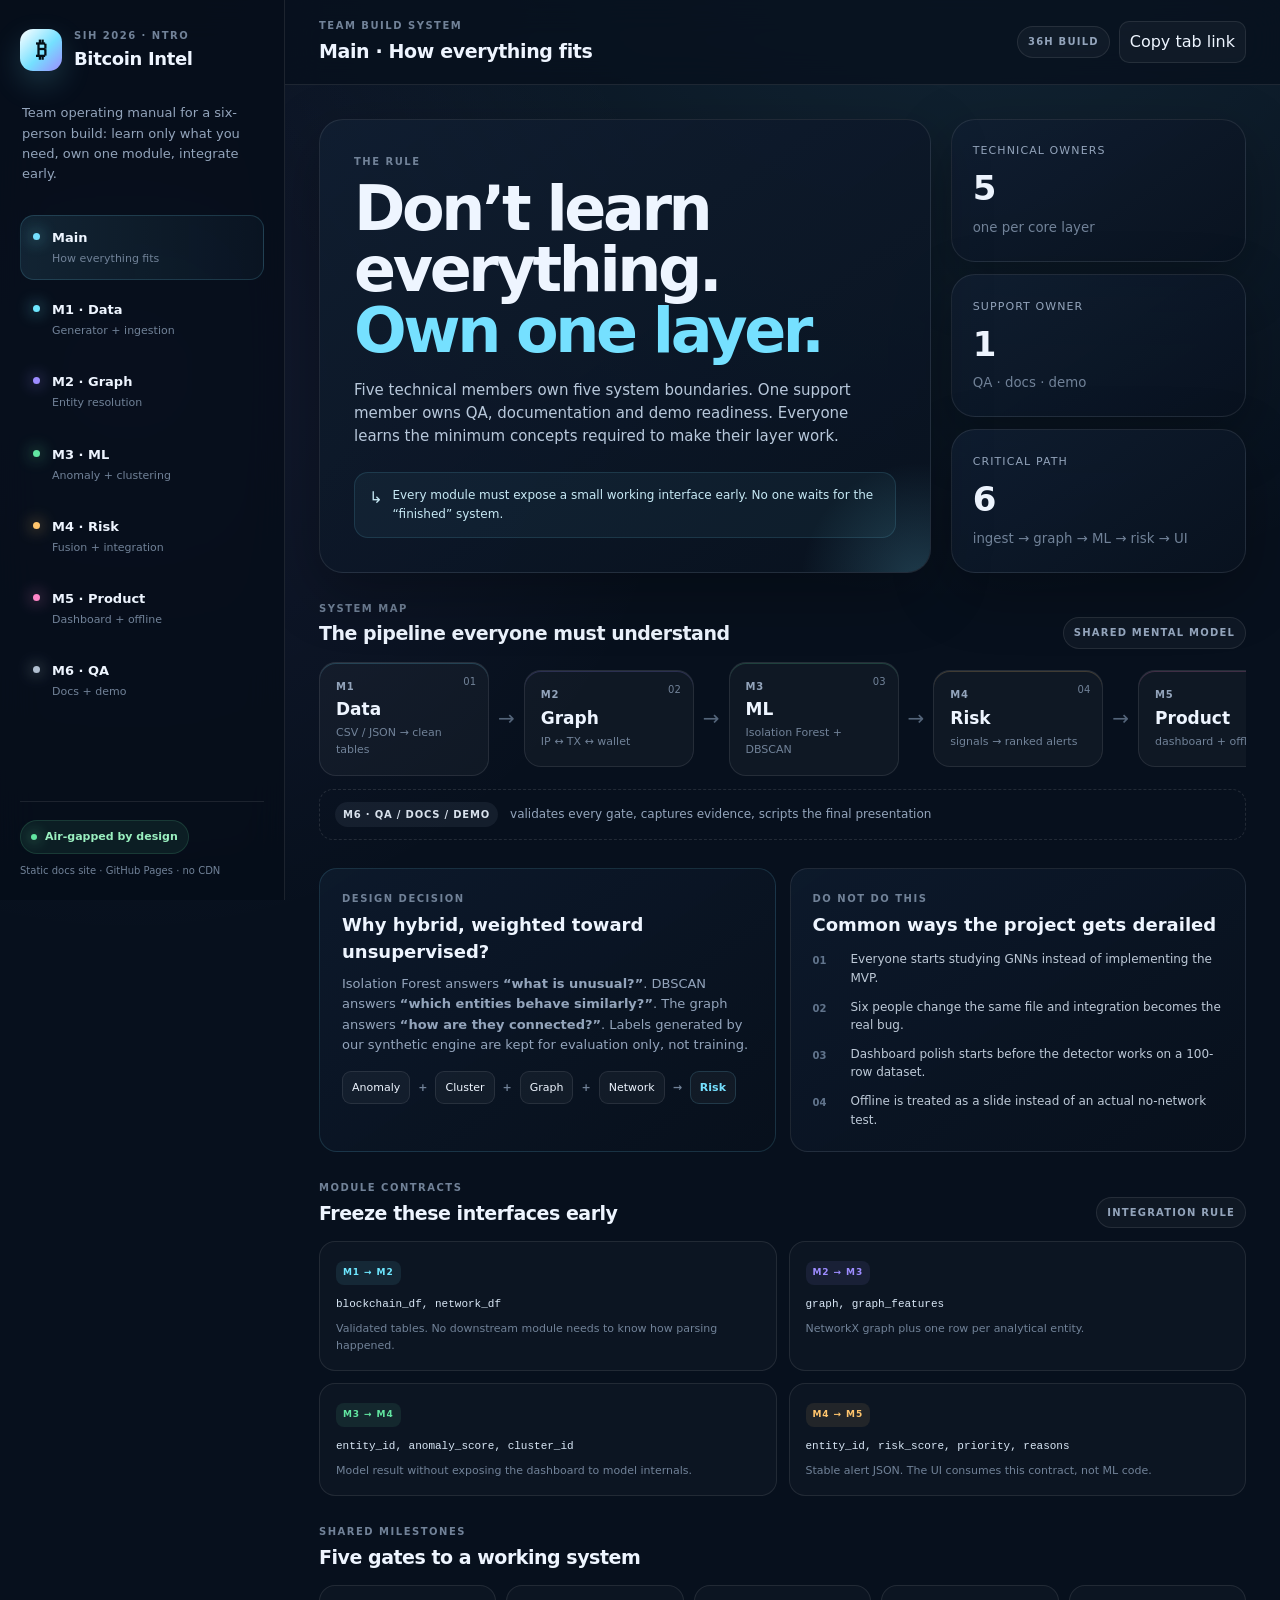
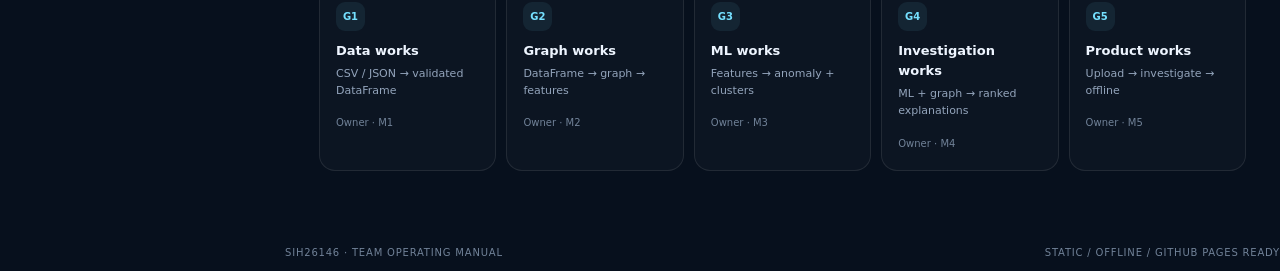
==== docs/index.html @ 5b1ecae4 "roles assignment and website" ====
<!doctype html>
<html lang="en">
<head>
  <meta charset="utf-8">
  <meta name="viewport" content="width=device-width, initial-scale=1">
  <meta name="theme-color" content="#09111f">
  <meta name="description" content="SIH26146 team operating manual — roles, learning roadmaps, module contracts, and the complete build flow.">
  <title>SIH26146 · Team Operating Manual</title>
  <link rel="stylesheet" href="styles.css">
</head>
<body>
  <div class="app-shell">
    <aside class="sidebar" id="sidebar">
      <div class="brand">
        <div class="brand-mark" aria-hidden="true">₿</div>
        <div>
          <div class="eyebrow">SIH 2026 · NTRO</div>
          <h1>Bitcoin Intel</h1>
        </div>
      </div>

      <div class="sidebar-copy">
        <p>Team operating manual for a six-person build: learn only what you need, own one module, integrate early.</p>
      </div>

      <nav class="role-nav" aria-label="Team sections">
        <button class="nav-item active" data-tab="main"><span class="nav-dot accent"></span><span><strong>Main</strong><small>How everything fits</small></span></button>
        <button class="nav-item" data-tab="m1"><span class="nav-dot cyan"></span><span><strong>M1 · Data</strong><small>Generator + ingestion</small></span></button>
        <button class="nav-item" data-tab="m2"><span class="nav-dot violet"></span><span><strong>M2 · Graph</strong><small>Entity resolution</small></span></button>
        <button class="nav-item" data-tab="m3"><span class="nav-dot green"></span><span><strong>M3 · ML</strong><small>Anomaly + clustering</small></span></button>
        <button class="nav-item" data-tab="m4"><span class="nav-dot amber"></span><span><strong>M4 · Risk</strong><small>Fusion + integration</small></span></button>
        <button class="nav-item" data-tab="m5"><span class="nav-dot pink"></span><span><strong>M5 · Product</strong><small>Dashboard + offline</small></span></button>
        <button class="nav-item" data-tab="m6"><span class="nav-dot slate"></span><span><strong>M6 · QA</strong><small>Docs + demo</small></span></button>
      </nav>

      <div class="sidebar-footer">
        <div class="status-pill"><span></span> Air-gapped by design</div>
        <div class="tiny">Static docs site · GitHub Pages · no CDN</div>
      </div>
    </aside>

    <main class="content">
      <header class="topbar">
        <button class="mobile-menu" id="menuBtn" aria-label="Open navigation">☰</button>
        <div>
          <div class="eyebrow">TEAM BUILD SYSTEM</div>
          <h2 id="pageTitle">Main · How everything fits</h2>
        </div>
        <div class="top-actions">
          <div class="build-tag">36h build</div>
          <button class="ghost-btn" id="copyLink">Copy tab link</button>
        </div>
      </header>

      <section class="page active-page" data-page="main">
        <div class="hero-grid">
          <div class="hero-copy">
            <div class="kicker">THE RULE</div>
            <h3>Don’t learn everything.<br><span>Own one layer.</span></h3>
            <p class="lead">Five technical members own five system boundaries. One support member owns QA, documentation and demo readiness. Everyone learns the minimum concepts required to make their layer work.</p>
            <div class="hero-note"><span class="note-icon">↳</span><span>Every module must expose a small working interface early. No one waits for the “finished” system.</span></div>
          </div>
          <div class="metric-stack">
            <div class="metric-card"><span>Technical owners</span><strong>5</strong><small>one per core layer</small></div>
            <div class="metric-card"><span>Support owner</span><strong>1</strong><small>QA · docs · demo</small></div>
            <div class="metric-card"><span>Critical path</span><strong>6</strong><small>ingest → graph → ML → risk → UI</small></div>
          </div>
        </div>

        <section class="section">
          <div class="section-head"><div><div class="kicker">SYSTEM MAP</div><h4>The pipeline everyone must understand</h4></div><span class="section-chip">shared mental model</span></div>
          <div class="pipeline">
            <div class="pipeline-node cyan"><span class="node-num">01</span><b>M1</b><strong>Data</strong><small>CSV / JSON → clean tables</small></div>
            <div class="pipe-arrow">→</div>
            <div class="pipeline-node violet"><span class="node-num">02</span><b>M2</b><strong>Graph</strong><small>IP ↔ TX ↔ wallet</small></div>
            <div class="pipe-arrow">→</div>
            <div class="pipeline-node green"><span class="node-num">03</span><b>M3</b><strong>ML</strong><small>Isolation Forest + DBSCAN</small></div>
            <div class="pipe-arrow">→</div>
            <div class="pipeline-node amber"><span class="node-num">04</span><b>M4</b><strong>Risk</strong><small>signals → ranked alerts</small></div>
            <div class="pipe-arrow">→</div>
            <div class="pipeline-node pink"><span class="node-num">05</span><b>M5</b><strong>Product</strong><small>dashboard + offline run</small></div>
          </div>
          <div class="support-lane"><span class="lane-label">M6 · QA / docs / demo</span><span>validates every gate, captures evidence, scripts the final presentation</span></div>
        </section>

        <section class="section two-col">
          <div class="panel accent-panel">
            <div class="kicker">DESIGN DECISION</div>
            <h4>Why hybrid, weighted toward unsupervised?</h4>
            <p>Isolation Forest answers <b>“what is unusual?”</b>. DBSCAN answers <b>“which entities behave similarly?”</b>. The graph answers <b>“how are they connected?”</b>. Labels generated by our synthetic engine are kept for evaluation only, not training.</p>
            <div class="mini-flow"><span>Anomaly</span><b>+</b><span>Cluster</span><b>+</b><span>Graph</span><b>+</b><span>Network</span><b>→</b><strong>Risk</strong></div>
          </div>
          <div class="panel">
            <div class="kicker">DO NOT DO THIS</div>
            <h4>Common ways the project gets derailed</h4>
            <div class="bad-list">
              <div><span>01</span><p>Everyone starts studying GNNs instead of implementing the MVP.</p></div>
              <div><span>02</span><p>Six people change the same file and integration becomes the real bug.</p></div>
              <div><span>03</span><p>Dashboard polish starts before the detector works on a 100-row dataset.</p></div>
              <div><span>04</span><p>Offline is treated as a slide instead of an actual no-network test.</p></div>
            </div>
          </div>
        </section>

        <section class="section">
          <div class="section-head"><div><div class="kicker">MODULE CONTRACTS</div><h4>Freeze these interfaces early</h4></div><span class="section-chip">integration rule</span></div>
          <div class="contracts">
            <div class="contract"><span class="contract-tag cyan-bg">M1 → M2</span><code>blockchain_df, network_df</code><p>Validated tables. No downstream module needs to know how parsing happened.</p></div>
            <div class="contract"><span class="contract-tag violet-bg">M2 → M3</span><code>graph, graph_features</code><p>NetworkX graph plus one row per analytical entity.</p></div>
            <div class="contract"><span class="contract-tag green-bg">M3 → M4</span><code>entity_id, anomaly_score, cluster_id</code><p>Model result without exposing the dashboard to model internals.</p></div>
            <div class="contract"><span class="contract-tag amber-bg">M4 → M5</span><code>entity_id, risk_score, priority, reasons</code><p>Stable alert JSON. The UI consumes this contract, not ML code.</p></div>
          </div>
        </section>

        <section class="section">
          <div class="section-head"><div><div class="kicker">SHARED MILESTONES</div><h4>Five gates to a working system</h4></div></div>
          <div class="milestones">
            <div class="mile"><span>G1</span><b>Data works</b><p>CSV / JSON → validated DataFrame</p><small>Owner · M1</small></div>
            <div class="mile"><span>G2</span><b>Graph works</b><p>DataFrame → graph → features</p><small>Owner · M2</small></div>
            <div class="mile"><span>G3</span><b>ML works</b><p>Features → anomaly + clusters</p><small>Owner · M3</small></div>
            <div class="mile"><span>G4</span><b>Investigation works</b><p>ML + graph → ranked explanations</p><small>Owner · M4</small></div>
            <div class="mile"><span>G5</span><b>Product works</b><p>Upload → investigate → offline</p><small>Owner · M5</small></div>
          </div>
        </section>
      </section>

      <section class="page" data-page="m1">
        <div class="role-hero role-cyan"><div><span class="role-badge">M1 · DATA ENGINEER</span><h3>Make sure garbage never reaches the rest of the system.</h3><p>Own the synthetic world and the ingestion boundary. Your output becomes the input contract for the graph engineer.</p></div><div class="role-stat"><b>Own</b><span>data/generator/*<br>src/ingestion/*</span></div></div>
        <div class="section two-col">
          <div class="panel"><div class="kicker">LEARN IN THIS ORDER</div><h4>Only the concepts you need</h4><ol class="learn-list"><li><b>Python + pandas</b><span>DataFrames, read_csv/read_json, filtering, groupby, merge, dtypes.</span></li><li><b>Validation</b><span>Missing fields, duplicates, invalid timestamps/IPs, numeric ranges.</span></li><li><b>Synthetic behavior</b><span>Normal, burst, fan-out, fan-in, chain, mixed scenarios.</span></li><li><b>Testing</b><span>Write small tests for accepted and rejected files.</span></li></ol></div>
          <div class="panel"><div class="kicker">FILES</div><h4>Where you work</h4><div class="file-tree"><code>data/generator/generate.py</code><code>src/ingestion/loader.py</code><code>tests/test_generator.py</code><code>tests/test_ingestion.py</code></div><div class="callout">Do not expose <code>ground_truth_anomalous</code> to ML training. It exists for post-hoc evaluation.</div></div>
        </div>
        <div class="section"><div class="section-head"><div><div class="kicker">SYNTHETIC ENGINE</div><h4>Generate behaviors, not random rows</h4></div></div><div class="behavior-grid"><div><b>NORMAL</b><span>ordinary payments, exchange use, miner payouts</span></div><div><b>BURST</b><span>normal activity followed by dense rapid transfers</span></div><div><b>FAN-OUT</b><span>one source distributes to many wallets</span></div><div><b>FAN-IN</b><span>many wallets consolidate into one</span></div><div><b>CHAIN</b><span>A → B → C → D with short inter-arrivals</span></div><div><b>MIXED</b><span>combined behaviors for harder tests</span></div></div></div>
        <div class="section"><div class="section-head"><div><div class="kicker">HANDOFF</div><h4>Your contract to M2</h4></div></div><div class="handoff"><div><span>BLOCKCHAIN</span><code>timestamp · txid · input_wallet · output_wallet · amount · fee · script_type</code></div><div><span>NETWORK</span><code>timestamp · src_ip · dst_ip · src_port · dst_port · txid</code></div></div></div>
        <div class="section two-col"><div class="panel"><div class="kicker">SUCCESS TEST</div><h4>You're done when…</h4><p>You can give the loader a good file, missing-column file, duplicate file, empty file and malformed file and predict exactly what each should do.</p></div><div class="panel"><div class="kicker">DO NOT OVERLEARN</div><h4>Skip for now</h4><p>Bitcoin cryptography, blockchain internals, Spark, huge-scale distributed systems. Your job is reliable synthetic data and clean ingestion first.</p></div></div>
      </section>

      <section class="page" data-page="m2">
        <div class="role-hero role-violet"><div><span class="role-badge">M2 · GRAPH ENGINEER</span><h3>Turn tables into relationships an investigator can follow.</h3><p>Own entity resolution, graph construction and graph-level features. Think in nodes, edges, paths and evidence.</p></div><div class="role-stat"><b>Own</b><span>src/graph/*</span></div></div>
        <div class="section two-col">
          <div class="panel"><div class="kicker">LEARN IN THIS ORDER</div><h4>Graph basics → NetworkX → heuristics</h4><ol class="learn-list"><li><b>Graph vocabulary</b><span>Node, edge, directed graph, weighted graph, degree, path, neighbor.</span></li><li><b>NetworkX</b><span>MultiDiGraph, node/edge attributes, neighbors, degree and metrics.</span></li><li><b>Bitcoin entity thinking</b><span>TXs, wallets and IP observations are different node types.</span></li><li><b>CIO heuristic</b><span>Multiple inputs can suggest common ownership, but the link is a heuristic, not truth.</span></li></ol></div>
          <div class="panel"><div class="kicker">FILES</div><h4>Where you work</h4><div class="file-tree"><code>src/graph/build_graph.py</code><code>src/graph/cio.py</code><code>src/graph/features.py</code><code>tests/test_graph.py</code></div><div class="callout">Keep relationship provenance. Prefer <code>method=CIO</code> and a confidence/evidence score over pretending a heuristic is certain.</div></div>
        </div>
        <div class="section"><div class="section-head"><div><div class="kicker">TARGET GRAPH</div><h4>What the graph should look like</h4></div></div><div class="ascii-graph"><span class="g-ip">IP_01</span><i>observed</i><span class="arrow">↓</span><span class="g-tx">TX_100</span><div class="fork"><span><span class="g-wallet">W_A</span><small>input</small></span><span><span class="g-wallet">W_B</span><small>output</small></span></div><span class="arrow">↓</span><span class="g-tx">TX_101</span><div class="fork"><span class="g-wallet">W_C</span><span class="g-wallet">W_D</span></div></div></div>
        <div class="section"><div class="section-head"><div><div class="kicker">FEATURE TABLE</div><h4>What M3 needs from you</h4></div></div><div class="feature-chips"><span>degree</span><span>in_degree</span><span>out_degree</span><span>PageRank</span><span>clustering</span><span>betweenness</span><span>unique_counterparties</span><span>cluster_size</span></div></div>
        <div class="section two-col"><div class="panel"><div class="kicker">SUCCESS TEST</div><h4>Build a toy graph first</h4><pre><code>A → B
A → C
A → D

B → X
C → X
D → X</code></pre><p>Confirm A has high out-degree and X has high in-degree. Then replace the toy graph with real generated records.</p></div><div class="panel"><div class="kicker">DO NOT OVERLEARN</div><h4>Skip GNNs for now</h4><p>You do not need GraphSAGE or GAT to build the first working graph. The graph's most valuable job is correlation, features and evidence.</p></div></div>
      </section>

      <section class="page" data-page="m3">
        <div class="role-hero role-green"><div><span class="role-badge">M3 · ML ENGINEER</span><h3>Answer “what is unusual?” and “which entities behave similarly?”</h3><p>Your critical path is simple: feature matrix → scaling → Isolation Forest → DBSCAN → evaluation. SHAP comes later.</p></div><div class="role-stat"><b>Own</b><span>src/ml/*</span></div></div>
        <div class="section two-col">
          <div class="panel"><div class="kicker">LEARN IN THIS ORDER</div><h4>Don't drown in ML theory</h4><ol class="learn-list"><li><b>Feature vectors</b><span>Turn wallet behavior into numbers.</span></li><li><b>Standardization</b><span>Learn why features on very different scales need normalization.</span></li><li><b>Isolation Forest</b><span>Learn the idea of isolating unusual points, then implement it.</span></li><li><b>DBSCAN</b><span>Dense groups become clusters; sparse points become noise.</span></li><li><b>Evaluation</b><span>Use your synthetic labels only after prediction: precision, recall, F1.</span></li></ol></div>
          <div class="panel"><div class="kicker">FILES</div><h4>Where you work</h4><div class="file-tree"><code>src/ml/detect.py</code><code>src/ml/preprocess.py</code><code>src/ml/evaluate.py</code><code>src/ml/explain.py</code></div><div class="callout">Start with DBSCAN, not HDBSCAN. If the critical path is stable, experiment later. Never feed generator labels into training.</div></div>
        </div>
        <div class="section"><div class="section-head"><div><div class="kicker">MODEL ROLES</div><h4>Keep the jobs separate</h4></div></div><div class="role-split"><div><b>Isolation Forest</b><span>“What is unusual compared with the baseline?”</span></div><div><b>DBSCAN</b><span>“Which entities sit in similar behavioral regions?”</span></div><div><b>Graph</b><span>“How are these entities actually connected?”</span></div><div><b>Ground truth</b><span>“Did our synthetic injection get detected?” — evaluation only.</span></div></div></div>
        <div class="section two-col"><div class="panel"><div class="kicker">SUCCESS TEST</div><h4>Make the detector react to behavior</h4><p>M1 gives you normal, burst, fan-out and chain scenarios. Your first useful result is not “99% accuracy”; it is being able to show that anomalous scenarios systematically receive stronger anomaly scores.</p></div><div class="panel"><div class="kicker">SHAP TIMING</div><h4>Do this after the detector works</h4><p>If SHAP becomes a blocker, ship a simpler evidence explanation first: deviation from baseline + graph evidence + feature contribution. The system must not wait for XAI perfection.</p></div></div>
        <div class="section"><div class="section-head"><div><div class="kicker">HANDOFF</div><h4>M4 receives this stable record</h4></div></div><div class="json-card"><code>{
  "entity_id": "W17",
  "anomaly_score": 0.91,
  "is_anomaly": true,
  "cluster_id": 4,
  "cluster_size": 17
}</code></div></div>
      </section>

      <section class="page" data-page="m4">
        <div class="role-hero role-amber"><div><span class="role-badge">M4 · RISK + INTEGRATION</span><h3>Make all five modules behave like one system.</h3><p>You own the boundary nobody notices until it breaks: module contracts, pipeline orchestration, risk fusion, alert formatting and end-to-end tests.</p></div><div class="role-stat"><b>Own</b><span>src/scoring/*<br>src/pipeline.py<br>integration tests</span></div></div>
        <div class="section two-col">
          <div class="panel"><div class="kicker">LEARN IN THIS ORDER</div><h4>Think like a systems engineer</h4><ol class="learn-list"><li><b>Python modules</b><span>Functions, imports, clean interfaces.</span></li><li><b>Data contracts</b><span>Know exactly what comes in and out of M1/M2/M3.</span></li><li><b>JSON</b><span>Turn model output into a stable alert format for M5.</span></li><li><b>Testing</b><span>Write integration tests that catch broken handoffs.</span></li></ol></div>
          <div class="panel"><div class="kicker">FILES</div><h4>Where you work</h4><div class="file-tree"><code>src/scoring/risk_engine.py</code><code>src/pipeline.py</code><code>tests/test_pipeline.py</code><code>tests/test_scoring.py</code></div><div class="callout">M4 should be the first person to say “this module contract is wrong.” Catch integration bugs before the dashboard does.</div></div>
        </div>
        <div class="section"><div class="section-head"><div><div class="kicker">RISK FUSION</div><h4>Signals become a ranked investigative lead</h4></div></div><div class="fusion-row"><div><span>ANOMALY</span><b>40%</b><small>starting weight</small></div><span class="plus">+</span><div><span>GRAPH</span><b>20%</b><small>starting weight</small></div><span class="plus">+</span><div><span>NETWORK</span><b>20%</b><small>starting weight</small></div><span class="plus">+</span><div><span>CLUSTER</span><b>20%</b><small>starting weight</small></div><span class="equals">=</span><div class="result"><span>RISK</span><b>0–100</b><small>ranked alert</small></div></div><p class="muted-note">These weights are configuration, not scientific truth. Compare a few settings on held-out synthetic scenarios and keep the result that behaves best.</p></div>
        <div class="section"><div class="section-head"><div><div class="kicker">ALERT CONTRACT</div><h4>This is what M5 displays</h4></div></div><div class="json-card"><code>{
  "entity_id": "W17",
  "risk_score": 91,
  "priority": "HIGH",
  "cluster_id": 4,
  "reasons": [
    "High transaction velocity",
    "Abnormal fan-out pattern",
    "IP reused across multiple entities"
  ]
}</code></div></div>
        <div class="section two-col"><div class="panel"><div class="kicker">SUCCESS TEST</div><h4>One command should run the backend</h4><pre><code>python -m src.pipeline data/sample.csv</code></pre><p>Result: a machine-readable alert artifact that the dashboard can consume without manually invoking five different modules.</p></div><div class="panel"><div class="kicker">YOUR BIGGEST JOB</div><h4>Protect the critical path</h4><p>Don't let GeoIP, Docker, SHAP, HDBSCAN or advanced graph metrics block the basic flow. Ship the smallest integrated system first.</p></div></div>
      </section>

      <section class="page" data-page="m5">
        <div class="role-hero role-pink"><div><span class="role-badge">M5 · DASHBOARD + OFFLINE</span><h3>Make the system usable — and prove it works with the internet off.</h3><p>Own the investigator experience plus local assets and deployment scripts. The judges should understand the value by clicking three things.</p></div><div class="role-stat"><b>Own</b><span>dashboard/*<br>docker/*<br>scripts/*</span></div></div>
        <div class="section two-col">
          <div class="panel"><div class="kicker">LEARN IN THIS ORDER</div><h4>Streamlit → PyVis → offline</h4><ol class="learn-list"><li><b>Streamlit</b><span>title, metrics, dataframe, button, selectbox, columns, state.</span></li><li><b>PyVis</b><span>Nodes, edges, grouping, labels, local resources.</span></li><li><b>Investigation UX</b><span>Overview → Ranked Alerts → Entity Detail.</span></li><li><b>Offline packaging</b><span>Local wheels, local assets, localhost, optional Docker image.</span></li></ol></div>
          <div class="panel"><div class="kicker">FILES</div><h4>Where you work</h4><div class="file-tree"><code>dashboard/app.py</code><code>dashboard/graph_view.py</code><code>docker/build_offline.sh</code><code>docker/Dockerfile</code><code>scripts/test_offline.sh</code></div><div class="callout">No CDN-hosted JS. No runtime API. No runtime pip install. The app must survive a physically disconnected network.</div></div>
        </div>
        <div class="section"><div class="section-head"><div><div class="kicker">JUDGE FLOW</div><h4>Build these three screens first</h4></div></div><div class="screen-flow"><div><span>01</span><b>Overview</b><p>Transactions · wallets · IPs · total alerts · high-priority alerts</p></div><i>→</i><div><span>02</span><b>Ranked Alerts</b><p>Entity · risk · cluster · reason · priority</p></div><i>→</i><div><span>03</span><b>Investigation</b><p>Graph · timeline · network context · evidence</p></div></div></div>
        <div class="section"><div class="section-head"><div><div class="kicker">OFFLINE CHECK</div><h4>The demo that earns the “offline” claim</h4></div></div><div class="offline-check"><div class="check"><span>✓</span> Start locally</div><div class="check"><span>✓</span> Upload dataset</div><div class="check"><span>✓</span> Run ML</div><div class="check"><span>✓</span> Render graph</div><div class="check"><span>✓</span> Show explanations</div><div class="check"><span>✓</span> Disable network</div><div class="check"><span>✓</span> Repeat the flow</div></div></div>
      </section>

      <section class="page" data-page="m6">
        <div class="role-hero role-slate"><div><span class="role-badge">M6 · QA + DOCS + DEMO</span><h3>Your job is to make the team's work understandable, testable and demo-ready.</h3><p>This is a deliberate non-coding role. You own the evidence package so technical members can stay on the critical path.</p></div><div class="role-stat"><b>Own</b><span>docs/*<br>QA matrix<br>demo script</span></div></div>
        <div class="section two-col">
          <div class="panel"><div class="kicker">LEARN FIRST</div><h4>Understand the project, not its internals</h4><ol class="learn-list"><li><b>Know the pipeline</b><span>Data → graph → ML → risk → dashboard.</span></li><li><b>Know the vocabulary</b><span>Anomaly, cluster, fan-in, fan-out, burst, evidence path.</span></li><li><b>Know the UI</b><span>Be able to guide a judge through one complete investigation.</span></li><li><b>Know the claims</b><span>Never say “criminal” or “proven laundering”; say “anomalous” / “investigative lead.”</span></li></ol></div>
          <div class="panel"><div class="kicker">DELIVERABLES</div><h4>Own these artifacts</h4><div class="file-tree"><code>docs/QA_CHECKLIST.md</code><code>docs/SCENARIOS.md</code><code>docs/JUDGE_QA.md</code><code>docs/demo-script.md</code><code>screenshots/*</code></div><div class="callout">Your evidence should answer: what was injected, what was detected, what score was produced, and why.</div></div>
        </div>
        <div class="section"><div class="section-head"><div><div class="kicker">QA MATRIX</div><h4>Test by scenario, not just by button</h4></div></div><div class="qa-grid"><div><b>NORMAL</b><span>Should stay low-risk.</span></div><div><b>BURST</b><span>Should show elevated temporal signals.</span></div><div><b>FAN-OUT</b><span>Should show high out-degree / counterparties.</span></div><div><b>FAN-IN</b><span>Should show high in-degree / consolidation.</span></div><div><b>CHAIN</b><span>Should expose sequential evidence.</span></div><div><b>MIXED</b><span>Should produce combined reasons.</span></div></div></div>
        <div class="section"><div class="section-head"><div><div class="kicker">DEMO SCRIPT</div><h4>Keep the story under five minutes</h4></div></div><div class="timeline"><div><span>00:00</span><p>Problem: turn raw metadata into ranked investigative leads.</p></div><div><span>00:30</span><p>Upload synthetic dataset and run investigation.</p></div><div><span>01:20</span><p>Open highest-risk entity.</p></div><div><span>02:00</span><p>Show graph + temporal/evidence path.</p></div><div><span>02:45</span><p>Explain anomaly model and why labels are evaluation-only.</p></div><div><span>03:30</span><p>Disable internet and repeat a local run.</p></div><div><span>04:15</span><p>Close with: offline + graph + correlation + explainability.</p></div></div></div>
        <div class="section"><div class="section-head"><div><div class="kicker">JUDGE QUESTIONS</div><h4>Know these answers cold</h4></div></div><div class="qa-list"><div><b>Why unsupervised?</b><p>Because reliable real-world labels are unavailable in the deployment setting; synthetic labels are kept for evaluation rather than training.</p></div><div><b>Does anomaly mean criminal?</b><p>No. It means the behavior deviates from the learned baseline and should be investigated.</p></div><div><b>Why a graph?</b><p>Because the core intelligence task is relational: how wallets, transactions and network observations connect.</p></div><div><b>Why not a huge neural model?</b><p>The system must run offline on CPU and explain its alerts. Simpler models make that constraint achievable and testable.</p></div></div></div>
      </section>

      <footer class="footer"><span>SIH26146 · team operating manual</span><span>Static / offline / GitHub Pages ready</span></footer>
    </main>
  </div>
  <script src="app.js"></script>
</body>
</html>
---- docs/styles.css ----
:root {
  --bg: #07101d;
  --panel: #0b1626;
  --panel-2: #0e1b2d;
  --line: rgba(255,255,255,.09);
  --text: #eef5ff;
  --muted: #93a4bb;
  --muted-2: #718298;
  --accent: #75e0ff;
  --cyan: #6ee7ff;
  --violet: #9d8cff;
  --green: #62e6a1;
  --amber: #ffc56d;
  --pink: #ff86c8;
  --slate: #b1bfd0;
  --shadow: 0 20px 60px rgba(0,0,0,.28);
  --radius: 18px;
}
* { box-sizing: border-box; }
html { scroll-behavior: smooth; }
body {
  margin: 0;
  background:
    radial-gradient(circle at 75% -10%, rgba(117,224,255,.12), transparent 35%),
    radial-gradient(circle at 10% 20%, rgba(157,140,255,.08), transparent 30%),
    var(--bg);
  color: var(--text);
  font-family: Inter, ui-sans-serif, system-ui, -apple-system, BlinkMacSystemFont, "Segoe UI", sans-serif;
  line-height: 1.55;
}
button { font: inherit; }
.app-shell { min-height: 100vh; display: grid; grid-template-columns: 285px minmax(0, 1fr); }
.sidebar {
  position: sticky; top: 0; height: 100vh; padding: 28px 20px 22px;
  border-right: 1px solid var(--line); background: rgba(6,14,25,.78); backdrop-filter: blur(18px);
  display: flex; flex-direction: column; z-index: 20;
}
.brand { display: flex; gap: 12px; align-items: center; margin-bottom: 18px; }
.brand-mark { width: 42px; height: 42px; border-radius: 13px; display:grid; place-items:center; font-size: 22px; font-weight: 800; color: #041018; background: linear-gradient(135deg,#fff,#75e0ff 55%,#9d8cff); box-shadow: 0 12px 30px rgba(117,224,255,.18); }
.eyebrow, .kicker { font-size: 10px; letter-spacing: .15em; text-transform: uppercase; color: var(--muted-2); font-weight: 800; }
.brand h1 { margin: 1px 0 0; font-size: 18px; letter-spacing: -.02em; }
.sidebar-copy { color: var(--muted); font-size: 13px; padding: 0 2px 18px; }
.role-nav { display: grid; gap: 7px; }
.nav-item {
  border: 1px solid transparent; background: transparent; color: inherit; text-align: left; width: 100%; padding: 12px 12px;
  border-radius: 14px; display: grid; grid-template-columns: 9px 1fr; gap: 10px; cursor: pointer; transition: .2s ease;
}
.nav-item:hover { background: rgba(255,255,255,.04); border-color: var(--line); transform: translateX(2px); }
.nav-item.active { background: linear-gradient(90deg, rgba(117,224,255,.10), rgba(117,224,255,.03)); border-color: rgba(117,224,255,.16); }
.nav-item strong { display:block; font-size: 13px; }
.nav-item small { display:block; color: var(--muted-2); margin-top: 2px; font-size: 11px; }
.nav-dot { width: 7px; height: 7px; border-radius: 50%; margin-top: 5px; box-shadow: 0 0 16px currentColor; }
.nav-dot.accent{color:var(--accent);background:currentColor}.nav-dot.cyan{color:var(--cyan);background:currentColor}.nav-dot.violet{color:var(--violet);background:currentColor}.nav-dot.green{color:var(--green);background:currentColor}.nav-dot.amber{color:var(--amber);background:currentColor}.nav-dot.pink{color:var(--pink);background:currentColor}.nav-dot.slate{color:var(--slate);background:currentColor}
.sidebar-footer { margin-top:auto; padding-top: 18px; border-top: 1px solid var(--line); }
.status-pill { display:inline-flex; align-items:center; gap:8px; padding: 7px 10px; border-radius:999px; background: rgba(98,230,161,.08); color:#9af0c0; border:1px solid rgba(98,230,161,.14); font-size:11px; font-weight:700; }
.status-pill span { width:6px;height:6px;border-radius:50%;background:var(--green);box-shadow:0 0 14px var(--green); }
.tiny { margin-top: 9px; font-size: 10px; color: var(--muted-2); }
.content { min-width: 0; }
.topbar { position: sticky; top: 0; z-index: 10; display:flex; align-items:center; justify-content:space-between; gap: 20px; padding: 18px 34px; border-bottom: 1px solid var(--line); background: rgba(7,16,29,.78); backdrop-filter: blur(16px); }
.topbar h2 { margin: 3px 0 0; font-size: 19px; letter-spacing: -.02em; }
.top-actions { display:flex; gap:9px; align-items:center; }
.build-tag, .section-chip { font-size:10px; font-weight:800; letter-spacing:.12em; text-transform:uppercase; padding:7px 10px; border-radius:999px; border:1px solid var(--line); background: rgba(255,255,255,.035); color:var(--muted); }
.ghost-btn, .mobile-menu { border:1px solid var(--line); background:rgba(255,255,255,.035); color:var(--text); border-radius:10px; padding:8px 10px; cursor:pointer; }
.mobile-menu { display:none; }
.page { display:none; width:min(1120px, calc(100% - 68px)); margin:0 auto; padding: 34px 0 40px; }
.page.active-page { display:block; animation: pageIn .25s ease; }
@keyframes pageIn { from {opacity:0; transform:translateY(4px)} to {opacity:1; transform:none} }
.hero-grid { display:grid; grid-template-columns: 1.45fr .7fr; gap: 20px; align-items:stretch; }
.hero-copy, .metric-card { border:1px solid var(--line); background:linear-gradient(145deg, rgba(16,30,49,.9), rgba(9,18,31,.92)); border-radius:24px; box-shadow:var(--shadow); }
.hero-copy { padding: 34px; position:relative; overflow:hidden; }
.hero-copy::after { content:""; position:absolute; width:260px; height:260px; right:-120px; bottom:-140px; border-radius:50%; background:radial-gradient(circle,rgba(117,224,255,.2),transparent 65%); pointer-events:none; }
.hero-copy h3, .role-hero h3 { font-size: clamp(36px, 5vw, 62px); line-height: .98; letter-spacing:-.055em; margin: 10px 0 17px; }
.hero-copy h3 span { color: var(--accent); }
.lead { max-width: 680px; color:#b8c8db; font-size: 15px; }
.hero-note { display:flex; gap: 10px; align-items:flex-start; margin-top: 24px; padding: 13px 14px; border:1px solid rgba(117,224,255,.13); border-radius:14px; background:rgba(117,224,255,.05); color:#c7e9f5; font-size:12px; }
.note-icon { font-size:16px; }
.metric-stack { display:grid; gap: 12px; }
.metric-card { padding: 21px; display:flex; flex-direction:column; justify-content:center; }
.metric-card span { color:var(--muted); font-size:11px; text-transform:uppercase; letter-spacing:.1em; }
.metric-card strong { margin:3px 0; font-size:34px; letter-spacing:-.05em; }
.metric-card small { color:var(--muted-2); }
.section { margin-top: 28px; }
.section-head { display:flex; justify-content:space-between; gap:18px; align-items:end; margin-bottom: 13px; }
.section-head h4 { margin:3px 0 0; font-size: 19px; letter-spacing:-.025em; }
.pipeline { display:grid; grid-template-columns: 1fr auto 1fr auto 1fr auto 1fr auto 1fr; align-items:center; gap:9px; overflow:auto; padding-bottom:3px; }
.pipeline-node { min-width: 170px; padding:16px; border-radius:17px; background:rgba(255,255,255,.035); border:1px solid var(--line); position:relative; }
.pipeline-node b { font-size:10px; letter-spacing:.08em; color:var(--muted); display:block; margin-bottom:2px; }
.pipeline-node strong { display:block; font-size:17px; }
.pipeline-node small { color:var(--muted-2); font-size:11px; display:block; margin-top:2px; }
.node-num { position:absolute; right:12px; top:11px; color:var(--muted-2); font-size:10px; }
.pipeline-node.cyan { box-shadow: inset 0 1px 0 rgba(110,231,255,.2) }.pipeline-node.violet{box-shadow: inset 0 1px 0 rgba(157,140,255,.2)}.pipeline-node.green{box-shadow: inset 0 1px 0 rgba(98,230,161,.2)}.pipeline-node.amber{box-shadow: inset 0 1px 0 rgba(255,197,109,.2)}.pipeline-node.pink{box-shadow: inset 0 1px 0 rgba(255,134,200,.2)}
.pipe-arrow { color:#54657a; font-size:20px; }
.support-lane { display:flex; gap: 12px; align-items:center; margin-top:10px; padding:12px 15px; border:1px dashed rgba(255,255,255,.11); border-radius:14px; color:var(--muted); font-size:12px; }
.lane-label { padding:5px 8px; border-radius:999px; background:rgba(177,191,208,.08); color:#d8e1ec; font-size:10px; font-weight:800; letter-spacing:.08em; text-transform:uppercase; }
.two-col { display:grid; grid-template-columns:1fr 1fr; gap:14px; }
.panel { border:1px solid var(--line); background:linear-gradient(145deg, rgba(14,27,45,.88), rgba(8,16,28,.92)); border-radius:18px; padding:22px; }
.panel h4 { margin:4px 0 8px; font-size:18px; }
.panel p { margin:0; color:var(--muted); font-size:13px; }
.accent-panel { border-color:rgba(117,224,255,.14); }
.mini-flow { margin-top:16px; display:flex; align-items:center; gap:8px; flex-wrap:wrap; font-size:11px; }
.mini-flow span,.mini-flow strong { padding:7px 9px; border-radius:9px; background:rgba(255,255,255,.04); border:1px solid var(--line); }
.mini-flow strong { color:var(--accent); border-color:rgba(117,224,255,.16); }
.mini-flow b { color:var(--muted-2); }
.bad-list { display:grid; gap:10px; margin-top:12px; }
.bad-list div { display:grid; grid-template-columns:28px 1fr; gap:10px; align-items:start; }
.bad-list span { color:#61748c; font-size:10px; font-weight:800; padding-top:3px; }
.bad-list p { font-size:12px; color:#bdc9d7; }
.contracts { display:grid; grid-template-columns:repeat(2,1fr); gap:12px; }
.contract { border:1px solid var(--line); background:rgba(255,255,255,.025); border-radius:16px; padding:16px; }
.contract-tag { display:inline-block; font-size:9px; letter-spacing:.1em; font-weight:800; padding:5px 7px; border-radius:8px; margin-bottom:11px; }
.cyan-bg{background:rgba(110,231,255,.09);color:var(--cyan)}.violet-bg{background:rgba(157,140,255,.09);color:var(--violet)}.green-bg{background:rgba(98,230,161,.09);color:var(--green)}.amber-bg{background:rgba(255,197,109,.09);color:var(--amber)}
.contract code,.file-tree code { display:block; color:#dae8f7; font-size:11px; overflow:auto; white-space:nowrap; }
.contract p { margin:7px 0 0; color:var(--muted-2); font-size:11px; }
.milestones { display:grid; grid-template-columns:repeat(5,1fr); gap:10px; }
.mile { border:1px solid var(--line); border-radius:16px; padding:16px; background:rgba(255,255,255,.025); }
.mile span { display:inline-grid; place-items:center; width:29px; height:29px; border-radius:9px; background:rgba(117,224,255,.08); color:var(--accent); font-size:10px; font-weight:800; }
.mile b { display:block; margin:10px 0 4px; font-size:13px; }.mile p{color:var(--muted);font-size:11px;margin:0 0 10px}.mile small{color:var(--muted-2);font-size:10px}
.role-hero { border-radius:24px; padding:31px; border:1px solid var(--line); background:linear-gradient(145deg, rgba(15,29,46,.95), rgba(8,16,28,.96)); display:flex; justify-content:space-between; gap:26px; align-items:flex-end; overflow:hidden; position:relative; }
.role-hero::after { content:""; position:absolute; width:340px; height:340px; right:-160px; top:-160px; border-radius:50%; background:radial-gradient(circle, currentColor, transparent 67%); opacity:.08; pointer-events:none; }
.role-hero h3 { max-width:760px; font-size:clamp(33px,4.6vw,56px); margin:10px 0 0; }
.role-hero p { max-width: 700px; color:#b7c7da; font-size:14px; margin:15px 0 0; }
.role-badge { display:inline-block; font-size:10px; font-weight:900; letter-spacing:.12em; border:1px solid currentColor; border-radius:999px; padding:7px 10px; }
.role-stat { min-width:180px; padding:16px; border-radius:15px; border:1px solid var(--line); background:rgba(0,0,0,.14); position:relative; z-index:1; }
.role-stat b { display:block; font-size:10px; letter-spacing:.11em; text-transform:uppercase; color:var(--muted-2); margin-bottom:7px; }.role-stat span{font-size:12px;color:#dbe5f0;line-height:1.65}
.role-cyan{color:var(--cyan)}.role-violet{color:var(--violet)}.role-green{color:var(--green)}.role-amber{color:var(--amber)}.role-pink{color:var(--pink)}.role-slate{color:var(--slate)}
.learn-list { margin:12px 0 0; padding-left:18px; display:grid; gap:13px; }.learn-list li{padding-left:3px;color:#dbe6f4}.learn-list b{display:block;font-size:13px}.learn-list span{display:block;color:var(--muted);font-size:12px;margin-top:2px}
.file-tree { display:grid; gap:8px; margin-top:13px; }.callout { margin-top:14px; padding:11px 12px; border-radius:12px; background:rgba(255,255,255,.035); border:1px solid var(--line); color:#aabacd; font-size:11px; }
.behavior-grid,.qa-grid { display:grid; grid-template-columns:repeat(3,1fr); gap:10px; }.behavior-grid div,.qa-grid div { border:1px solid var(--line); border-radius:15px; padding:15px; background:rgba(255,255,255,.025); }.behavior-grid b,.qa-grid b{display:block;font-size:11px;letter-spacing:.08em}.behavior-grid span,.qa-grid span{display:block;color:var(--muted);font-size:11px;margin-top:6px}
.handoff { display:grid; gap:10px; }.handoff div{padding:13px 15px;border:1px solid var(--line);border-radius:14px;background:rgba(255,255,255,.025)}.handoff span{display:block;color:var(--muted-2);font-size:9px;letter-spacing:.12em;font-weight:900;margin-bottom:7px}.handoff code{font-size:11px;color:#dae8f7;white-space:normal}
.ascii-graph { min-height:260px; border:1px solid var(--line); border-radius:18px; background:radial-gradient(circle at 50% 25%,rgba(117,224,255,.05),transparent 50%),rgba(255,255,255,.02); display:flex; align-items:center; justify-content:center; flex-direction:column; gap:11px; position:relative; overflow:hidden; }
.ascii-graph i{font-size:10px;color:var(--muted-2);}.g-ip,.g-tx,.g-wallet{padding:8px 11px;border-radius:10px;font-size:11px;font-weight:800;border:1px solid var(--line)}.g-ip{color:var(--cyan);background:rgba(110,231,255,.06)}.g-tx{color:var(--amber);background:rgba(255,197,109,.06)}.g-wallet{color:var(--violet);background:rgba(157,140,255,.06)}.g-wallet small{display:block;color:var(--muted-2);font-size:8px;text-align:center;font-weight:600;margin-top:2px}.fork{display:flex;gap:90px;align-items:flex-start}.arrow{color:#52657c}
.feature-chips { display:flex; gap:8px; flex-wrap:wrap; }.feature-chips span{font-family:ui-monospace,SFMono-Regular,Menlo,monospace;font-size:10px;padding:8px 10px;border:1px solid var(--line);border-radius:9px;background:rgba(255,255,255,.025);color:#ccd9e8}
pre,.json-card { margin:12px 0 0; padding:14px; border-radius:13px; border:1px solid var(--line); background:#06101c; overflow:auto; }.json-card code, pre code{font-family:ui-monospace,SFMono-Regular,Menlo,monospace;color:#cfe8ff;font-size:11px;line-height:1.6}.muted-note{color:var(--muted-2);font-size:11px;margin-top:12px}
.role-split { display:grid; grid-template-columns:repeat(4,1fr); gap:10px; }.role-split div{padding:16px;border:1px solid var(--line);border-radius:15px;background:rgba(255,255,255,.025)}.role-split b{display:block;font-size:12px}.role-split span{display:block;color:var(--muted);font-size:11px;margin-top:6px}
.fusion-row{display:grid;grid-template-columns:1fr auto 1fr auto 1fr auto 1fr auto 1.1fr;align-items:center;gap:9px}.fusion-row>div{border:1px solid var(--line);border-radius:14px;padding:14px;background:rgba(255,255,255,.025)}.fusion-row span:not(.plus):not(.equals){display:block;color:var(--muted-2);font-size:9px;letter-spacing:.1em;font-weight:900}.fusion-row b{display:block;font-size:22px;letter-spacing:-.04em}.fusion-row small{color:var(--muted-2);font-size:9px}.fusion-row .plus,.fusion-row .equals{color:#52657b;text-align:center}.fusion-row .result{border-color:rgba(255,197,109,.16);background:rgba(255,197,109,.05)}.fusion-row .result b{color:var(--amber)}
.screen-flow{display:grid;grid-template-columns:1fr auto 1fr auto 1fr;align-items:center;gap:10px}.screen-flow>div{padding:18px;border:1px solid var(--line);border-radius:16px;background:rgba(255,255,255,.025)}.screen-flow span{display:inline-grid;place-items:center;width:27px;height:27px;border-radius:8px;background:rgba(255,134,200,.08);color:var(--pink);font-size:10px;font-weight:800}.screen-flow b{display:block;margin-top:9px;font-size:14px}.screen-flow p{color:var(--muted);font-size:11px;margin:5px 0 0}.screen-flow i{color:#52657b;font-style:normal}
.offline-check{display:grid;grid-template-columns:repeat(4,1fr);gap:10px}.check{padding:12px;border:1px solid rgba(98,230,161,.12);background:rgba(98,230,161,.05);border-radius:13px;color:#c9f0da;font-size:11px}.check span{color:var(--green);margin-right:6px;font-weight:900}
.timeline{display:grid;gap:0}.timeline div{display:grid;grid-template-columns:70px 1fr;gap:14px;padding:12px 0;border-bottom:1px solid var(--line)}.timeline div:last-child{border-bottom:0}.timeline span{font-family:ui-monospace,SFMono-Regular,Menlo,monospace;color:var(--accent);font-size:10px;padding-top:3px}.timeline p{margin:0;color:#c1cfdd;font-size:12px}
.qa-list{display:grid;grid-template-columns:1fr 1fr;gap:10px}.qa-list div{padding:15px;border:1px solid var(--line);border-radius:15px;background:rgba(255,255,255,.025)}.qa-list b{font-size:12px}.qa-list p{margin-top:5px;color:var(--muted);font-size:11px}
.footer{display:flex;justify-content:space-between;gap:20px;padding:34px 0 10px;color:var(--muted-2);font-size:10px;text-transform:uppercase;letter-spacing:.08em}
@media (max-width: 1050px){.app-shell{grid-template-columns:235px 1fr}.page{width:min(100% - 42px,1120px)}.topbar{padding:16px 21px}.milestones{grid-template-columns:repeat(3,1fr)}.role-split{grid-template-columns:1fr 1fr}.fusion-row{grid-template-columns:1fr auto 1fr auto 1fr}.fusion-row>div:nth-of-type(6),.fusion-row>span:nth-of-type(6),.fusion-row>div:nth-of-type(7),.fusion-row>span:nth-of-type(7){display:none}}
@media (max-width: 780px){.app-shell{display:block}.sidebar{position:fixed;left:0;top:0;width:285px;transform:translateX(-101%);transition:.25s ease;box-shadow:30px 0 80px rgba(0,0,0,.35)}body.menu-open .sidebar{transform:none}.mobile-menu{display:block}.topbar{gap:10px}.top-actions .build-tag{display:none}.page{width:min(100% - 28px,1120px);padding-top:22px}.hero-grid,.two-col{grid-template-columns:1fr}.metric-stack{grid-template-columns:repeat(3,1fr)}.pipeline{grid-template-columns:1fr;gap:8px}.pipe-arrow{display:none}.pipeline-node{min-width:0}.support-lane{display:block}.lane-label{display:inline-block;margin-bottom:6px}.contracts{grid-template-columns:1fr}.milestones{grid-template-columns:1fr 1fr}.behavior-grid,.qa-grid{grid-template-columns:1fr 1fr}.role-hero{display:block}.role-stat{margin-top:20px}.screen-flow{grid-template-columns:1fr}.screen-flow i{display:none}.offline-check{grid-template-columns:1fr 1fr}.qa-list{grid-template-columns:1fr}.fusion-row{grid-template-columns:1fr;}.fusion-row .plus,.fusion-row .equals{display:none}.fork{gap:40px}.footer{display:block}.footer span{display:block;margin-top:5px}}
@media (max-width: 520px){.hero-copy{padding:24px}.metric-stack{grid-template-columns:1fr}.milestones,.behavior-grid,.qa-grid,.offline-check{grid-template-columns:1fr}.role-hero{padding:24px}.role-hero h3{font-size:34px}.topbar h2{font-size:16px}.ghost-btn{font-size:11px}.section-head{align-items:flex-start;flex-direction:column;gap:8px}}
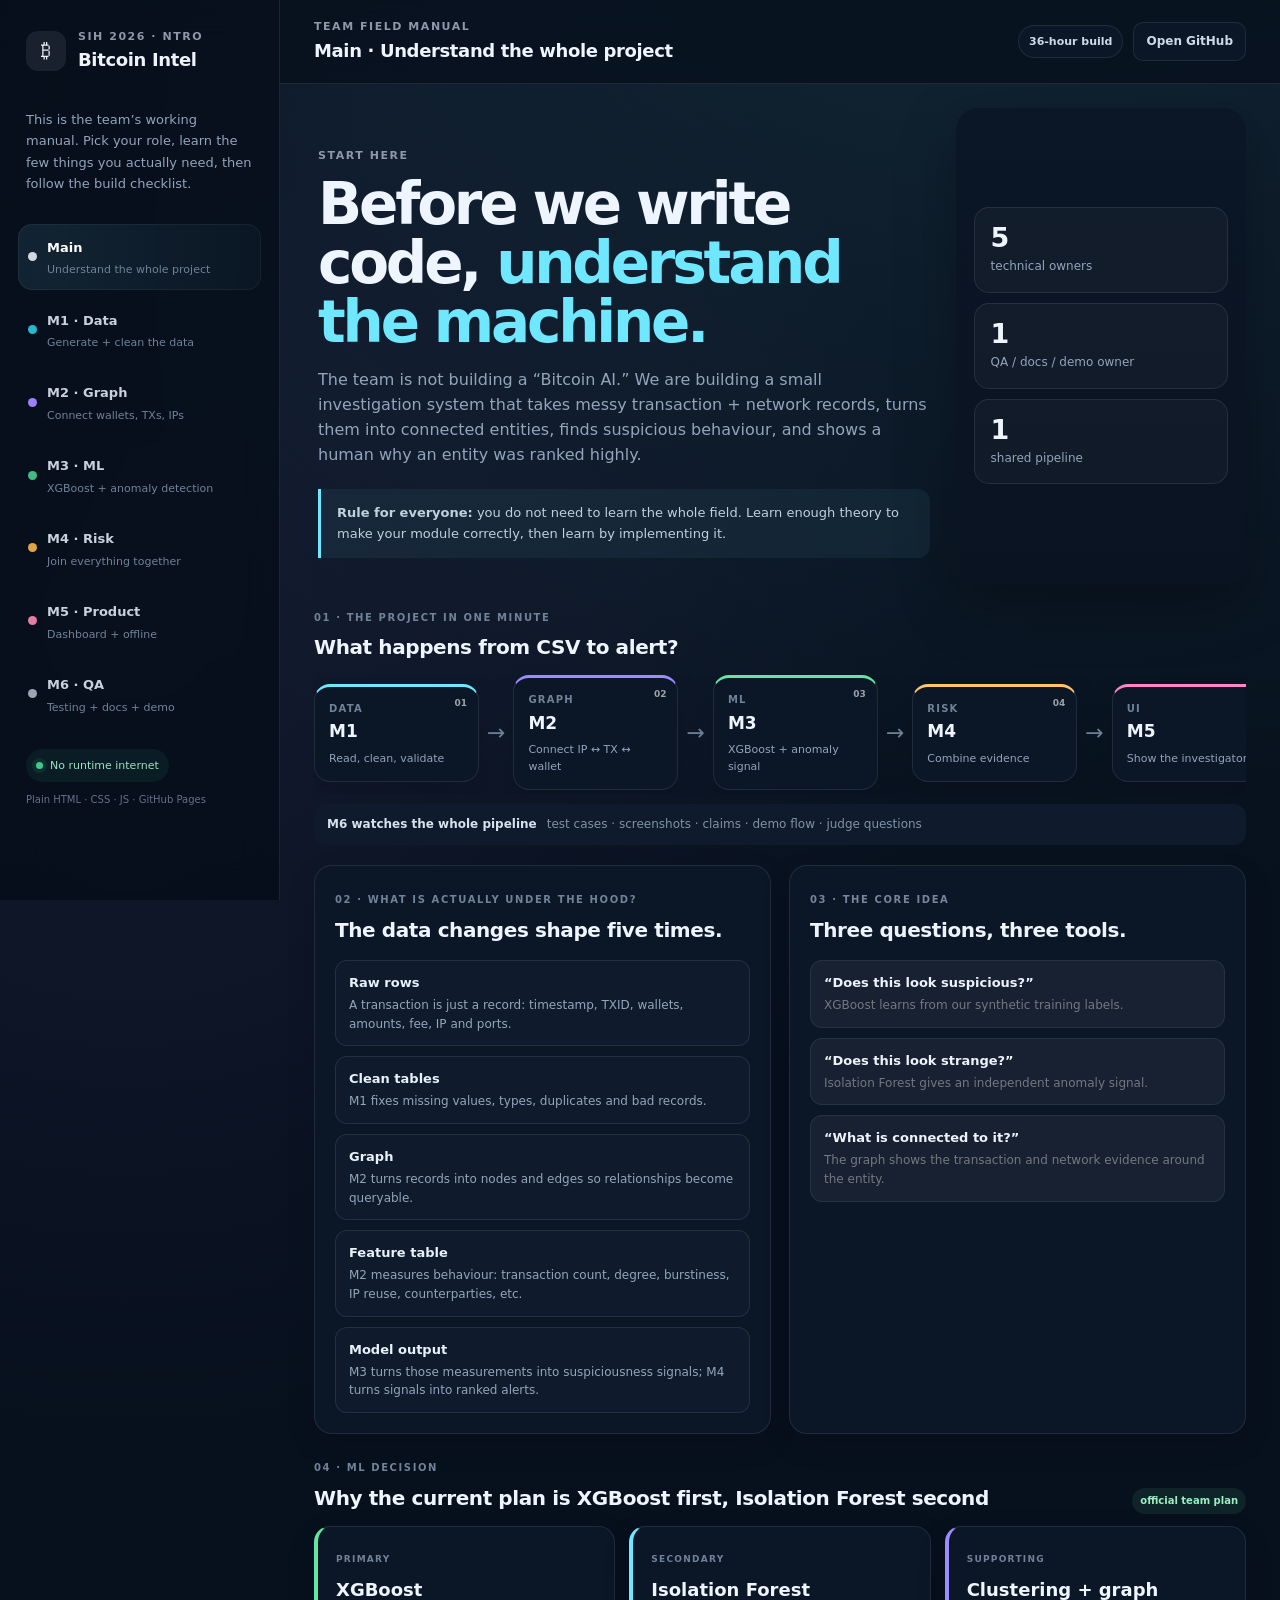
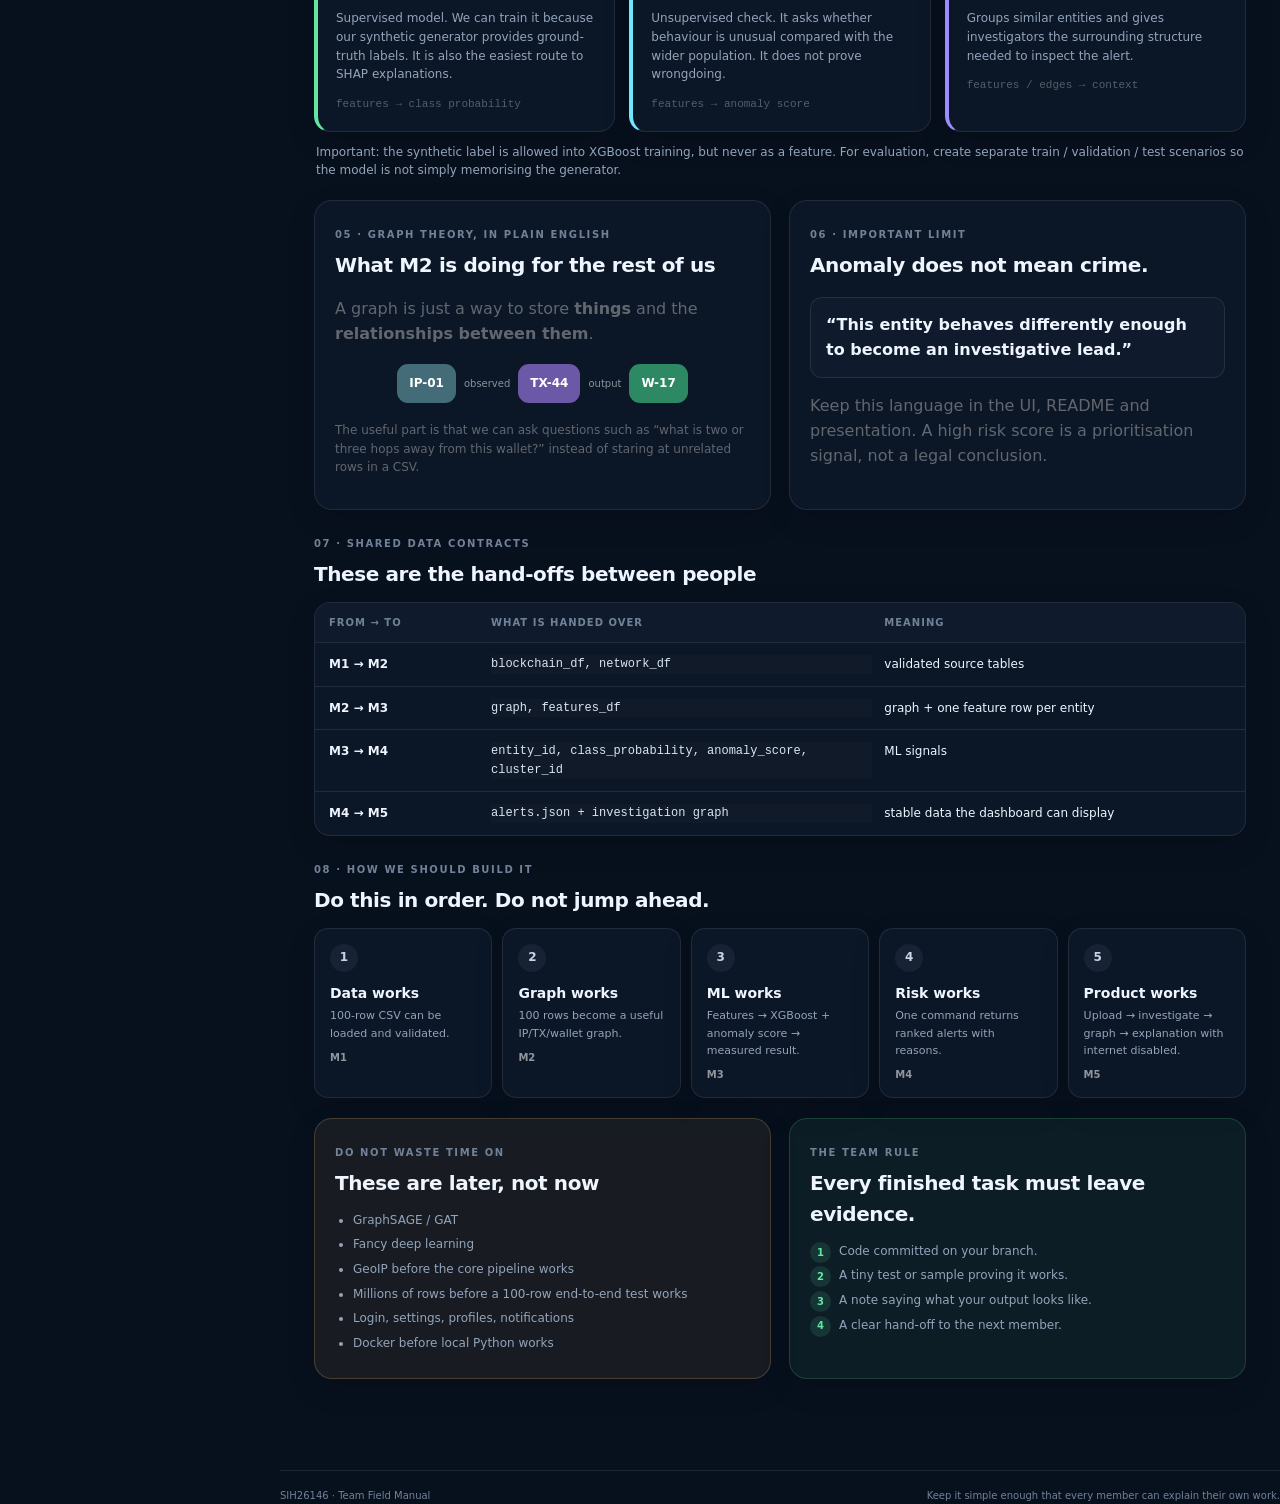
==== commit 9d9450dd: "added proper roadmap and clear tasks" ====
--- a/docs/index.html
+++ b/docs/index.html
@@ -3,217 +3,316 @@
 <head>
   <meta charset="utf-8">
   <meta name="viewport" content="width=device-width, initial-scale=1">
-  <meta name="theme-color" content="#09111f">
-  <meta name="description" content="SIH26146 team operating manual — roles, learning roadmaps, module contracts, and the complete build flow.">
-  <title>SIH26146 · Team Operating Manual</title>
+  <meta name="theme-color" content="#0b1220">
+  <meta name="description" content="SIH26146 team field manual — learn the project, own a module, build it, test it, hand it off.">
+  <title>SIH26146 · Team Field Manual</title>
   <link rel="stylesheet" href="styles.css">
 </head>
 <body>
-  <div class="app-shell">
-    <aside class="sidebar" id="sidebar">
-      <div class="brand">
-        <div class="brand-mark" aria-hidden="true">₿</div>
-        <div>
-          <div class="eyebrow">SIH 2026 · NTRO</div>
-          <h1>Bitcoin Intel</h1>
-        </div>
+<div class="app-shell">
+  <aside class="sidebar" id="sidebar">
+    <div class="brand">
+      <div class="brand-mark">₿</div>
+      <div>
+        <div class="eyebrow">SIH 2026 · NTRO</div>
+        <h1>Bitcoin Intel</h1>
       </div>
-
-      <div class="sidebar-copy">
-        <p>Team operating manual for a six-person build: learn only what you need, own one module, integrate early.</p>
+    </div>
+    <p class="sidebar-intro">This is the team’s working manual. Pick your role, learn the few things you actually need, then follow the build checklist.</p>
+
+    <nav class="role-nav" aria-label="Team sections">
+      <button class="nav-item active" data-tab="main"><span class="nav-dot accent"></span><span><strong>Main</strong><small>Understand the whole project</small></span></button>
+      <button class="nav-item" data-tab="m1"><span class="nav-dot cyan"></span><span><strong>M1 · Data</strong><small>Generate + clean the data</small></span></button>
+      <button class="nav-item" data-tab="m2"><span class="nav-dot violet"></span><span><strong>M2 · Graph</strong><small>Connect wallets, TXs, IPs</small></span></button>
+      <button class="nav-item" data-tab="m3"><span class="nav-dot green"></span><span><strong>M3 · ML</strong><small>XGBoost + anomaly detection</small></span></button>
+      <button class="nav-item" data-tab="m4"><span class="nav-dot amber"></span><span><strong>M4 · Risk</strong><small>Join everything together</small></span></button>
+      <button class="nav-item" data-tab="m5"><span class="nav-dot pink"></span><span><strong>M5 · Product</strong><small>Dashboard + offline</small></span></button>
+      <button class="nav-item" data-tab="m6"><span class="nav-dot slate"></span><span><strong>M6 · QA</strong><small>Testing + docs + demo</small></span></button>
+    </nav>
+
+    <div class="sidebar-footer">
+      <div class="status-pill"><span></span> No runtime internet</div>
+      <div class="tiny">Plain HTML · CSS · JS · GitHub Pages</div>
+    </div>
+  </aside>
+
+  <main class="content">
+    <header class="topbar">
+      <button class="mobile-menu" id="menuBtn" aria-label="Open navigation">☰</button>
+      <div>
+        <div class="eyebrow">TEAM FIELD MANUAL</div>
+        <h2 id="pageTitle">Main · Understand the whole project</h2>
       </div>
-
-      <nav class="role-nav" aria-label="Team sections">
-        <button class="nav-item active" data-tab="main"><span class="nav-dot accent"></span><span><strong>Main</strong><small>How everything fits</small></span></button>
-        <button class="nav-item" data-tab="m1"><span class="nav-dot cyan"></span><span><strong>M1 · Data</strong><small>Generator + ingestion</small></span></button>
-        <button class="nav-item" data-tab="m2"><span class="nav-dot violet"></span><span><strong>M2 · Graph</strong><small>Entity resolution</small></span></button>
-        <button class="nav-item" data-tab="m3"><span class="nav-dot green"></span><span><strong>M3 · ML</strong><small>Anomaly + clustering</small></span></button>
-        <button class="nav-item" data-tab="m4"><span class="nav-dot amber"></span><span><strong>M4 · Risk</strong><small>Fusion + integration</small></span></button>
-        <button class="nav-item" data-tab="m5"><span class="nav-dot pink"></span><span><strong>M5 · Product</strong><small>Dashboard + offline</small></span></button>
-        <button class="nav-item" data-tab="m6"><span class="nav-dot slate"></span><span><strong>M6 · QA</strong><small>Docs + demo</small></span></button>
-      </nav>
-
-      <div class="sidebar-footer">
-        <div class="status-pill"><span></span> Air-gapped by design</div>
-        <div class="tiny">Static docs site · GitHub Pages · no CDN</div>
+      <div class="top-actions">
+        <span class="build-tag">36-hour build</span>
+        <a class="ghost-btn" href="https://github.com/bishuk-dev/sih26146-bitcoin-intel" target="_blank" rel="noopener noreferrer">Open GitHub</a>
       </div>
-    </aside>
-
-    <main class="content">
-      <header class="topbar">
-        <button class="mobile-menu" id="menuBtn" aria-label="Open navigation">☰</button>
-        <div>
-          <div class="eyebrow">TEAM BUILD SYSTEM</div>
-          <h2 id="pageTitle">Main · How everything fits</h2>
-        </div>
-        <div class="top-actions">
-          <div class="build-tag">36h build</div>
-          <button class="ghost-btn" id="copyLink">Copy tab link</button>
-        </div>
-      </header>
-
-      <section class="page active-page" data-page="main">
-        <div class="hero-grid">
-          <div class="hero-copy">
-            <div class="kicker">THE RULE</div>
-            <h3>Don’t learn everything.<br><span>Own one layer.</span></h3>
-            <p class="lead">Five technical members own five system boundaries. One support member owns QA, documentation and demo readiness. Everyone learns the minimum concepts required to make their layer work.</p>
-            <div class="hero-note"><span class="note-icon">↳</span><span>Every module must expose a small working interface early. No one waits for the “finished” system.</span></div>
+    </header>
+
+    <!-- ========================= MAIN ========================= -->
+    <section class="page active-page" data-page="main">
+      <div class="hero-grid">
+        <div class="hero-copy">
+          <span class="eyebrow">START HERE</span>
+          <h3>Before we write code, <em>understand the machine.</em></h3>
+          <p class="lead">The team is not building a “Bitcoin AI.” We are building a small investigation system that takes messy transaction + network records, turns them into connected entities, finds suspicious behaviour, and shows a human why an entity was ranked highly.</p>
+          <div class="quick-note"><b>Rule for everyone:</b> you do not need to learn the whole field. Learn enough theory to make your module correctly, then learn by implementing it.</div>
+        </div>
+        <div class="hero-side">
+          <div class="big-stat"><b>5</b><span>technical owners</span></div>
+          <div class="big-stat"><b>1</b><span>QA / docs / demo owner</span></div>
+          <div class="big-stat"><b>1</b><span>shared pipeline</span></div>
+        </div>
+      </div>
+
+      <section class="section">
+        <div class="section-head"><div><span class="kicker">01 · THE PROJECT IN ONE MINUTE</span><h4>What happens from CSV to alert?</h4></div></div>
+        <div class="pipeline big-pipeline">
+          <div class="pipeline-node cyan"><span>01</span><b>DATA</b><strong>M1</strong><small>Read, clean, validate</small></div>
+          <div class="pipe-arrow">→</div>
+          <div class="pipeline-node violet"><span>02</span><b>GRAPH</b><strong>M2</strong><small>Connect IP ↔ TX ↔ wallet</small></div>
+          <div class="pipe-arrow">→</div>
+          <div class="pipeline-node green"><span>03</span><b>ML</b><strong>M3</strong><small>XGBoost + anomaly signal</small></div>
+          <div class="pipe-arrow">→</div>
+          <div class="pipeline-node amber"><span>04</span><b>RISK</b><strong>M4</strong><small>Combine evidence</small></div>
+          <div class="pipe-arrow">→</div>
+          <div class="pipeline-node pink"><span>05</span><b>UI</b><strong>M5</strong><small>Show the investigator</small></div>
+        </div>
+        <div class="support-lane"><b>M6 watches the whole pipeline</b><span>test cases · screenshots · claims · demo flow · judge questions</span></div>
+      </section>
+
+      <section class="section two-col">
+        <div class="panel paper">
+          <span class="kicker">02 · WHAT IS ACTUALLY UNDER THE HOOD?</span>
+          <h4>The data changes shape five times.</h4>
+          <div class="underhood">
+            <div><b>Raw rows</b><span>A transaction is just a record: timestamp, TXID, wallets, amounts, fee, IP and ports.</span></div>
+            <div><b>Clean tables</b><span>M1 fixes missing values, types, duplicates and bad records.</span></div>
+            <div><b>Graph</b><span>M2 turns records into nodes and edges so relationships become queryable.</span></div>
+            <div><b>Feature table</b><span>M2 measures behaviour: transaction count, degree, burstiness, IP reuse, counterparties, etc.</span></div>
+            <div><b>Model output</b><span>M3 turns those measurements into suspiciousness signals; M4 turns signals into ranked alerts.</span></div>
           </div>
-          <div class="metric-stack">
-            <div class="metric-card"><span>Technical owners</span><strong>5</strong><small>one per core layer</small></div>
-            <div class="metric-card"><span>Support owner</span><strong>1</strong><small>QA · docs · demo</small></div>
-            <div class="metric-card"><span>Critical path</span><strong>6</strong><small>ingest → graph → ML → risk → UI</small></div>
+        </div>
+        <div class="panel dark-paper">
+          <span class="kicker">03 · THE CORE IDEA</span>
+          <h4>Three questions, three tools.</h4>
+          <div class="question-stack">
+            <div><b>“Does this look suspicious?”</b><span>XGBoost learns from our synthetic training labels.</span></div>
+            <div><b>“Does this look strange?”</b><span>Isolation Forest gives an independent anomaly signal.</span></div>
+            <div><b>“What is connected to it?”</b><span>The graph shows the transaction and network evidence around the entity.</span></div>
           </div>
         </div>
-
-        <section class="section">
-          <div class="section-head"><div><div class="kicker">SYSTEM MAP</div><h4>The pipeline everyone must understand</h4></div><span class="section-chip">shared mental model</span></div>
-          <div class="pipeline">
-            <div class="pipeline-node cyan"><span class="node-num">01</span><b>M1</b><strong>Data</strong><small>CSV / JSON → clean tables</small></div>
-            <div class="pipe-arrow">→</div>
-            <div class="pipeline-node violet"><span class="node-num">02</span><b>M2</b><strong>Graph</strong><small>IP ↔ TX ↔ wallet</small></div>
-            <div class="pipe-arrow">→</div>
-            <div class="pipeline-node green"><span class="node-num">03</span><b>M3</b><strong>ML</strong><small>Isolation Forest + DBSCAN</small></div>
-            <div class="pipe-arrow">→</div>
-            <div class="pipeline-node amber"><span class="node-num">04</span><b>M4</b><strong>Risk</strong><small>signals → ranked alerts</small></div>
-            <div class="pipe-arrow">→</div>
-            <div class="pipeline-node pink"><span class="node-num">05</span><b>M5</b><strong>Product</strong><small>dashboard + offline run</small></div>
+      </section>
+
+      <section class="section">
+        <div class="section-head"><div><span class="kicker">04 · ML DECISION</span><h4>Why the current plan is XGBoost first, Isolation Forest second</h4></div><span class="section-chip green-chip">official team plan</span></div>
+        <div class="decision-grid">
+          <div class="decision-card primary"><span class="decision-label">PRIMARY</span><h5>XGBoost</h5><p>Supervised model. We can train it because our synthetic generator provides ground-truth labels. It is also the easiest route to SHAP explanations.</p><div class="decision-arrow">features → class probability</div></div>
+          <div class="decision-card secondary"><span class="decision-label">SECONDARY</span><h5>Isolation Forest</h5><p>Unsupervised check. It asks whether behaviour is unusual compared with the wider population. It does not prove wrongdoing.</p><div class="decision-arrow">features → anomaly score</div></div>
+          <div class="decision-card support"><span class="decision-label">SUPPORTING</span><h5>Clustering + graph</h5><p>Groups similar entities and gives investigators the surrounding structure needed to inspect the alert.</p><div class="decision-arrow">features / edges → context</div></div>
+        </div>
+        <p class="small-note">Important: the synthetic label is allowed into XGBoost training, but never as a feature. For evaluation, create separate train / validation / test scenarios so the model is not simply memorising the generator.</p>
+      </section>
+
+      <section class="section two-col">
+        <div class="panel">
+          <span class="kicker">05 · GRAPH THEORY, IN PLAIN ENGLISH</span>
+          <h4>What M2 is doing for the rest of us</h4>
+          <p>A graph is just a way to store <b>things</b> and the <b>relationships between them</b>.</p>
+          <div class="mini-graph">
+            <div class="g-node ip">IP-01</div><div class="g-edge">observed</div><div class="g-node tx">TX-44</div><div class="g-edge">output</div><div class="g-node wallet">W-17</div>
           </div>
-          <div class="support-lane"><span class="lane-label">M6 · QA / docs / demo</span><span>validates every gate, captures evidence, scripts the final presentation</span></div>
-        </section>
-
-        <section class="section two-col">
-          <div class="panel accent-panel">
-            <div class="kicker">DESIGN DECISION</div>
-            <h4>Why hybrid, weighted toward unsupervised?</h4>
-            <p>Isolation Forest answers <b>“what is unusual?”</b>. DBSCAN answers <b>“which entities behave similarly?”</b>. The graph answers <b>“how are they connected?”</b>. Labels generated by our synthetic engine are kept for evaluation only, not training.</p>
-            <div class="mini-flow"><span>Anomaly</span><b>+</b><span>Cluster</span><b>+</b><span>Graph</span><b>+</b><span>Network</span><b>→</b><strong>Risk</strong></div>
-          </div>
-          <div class="panel">
-            <div class="kicker">DO NOT DO THIS</div>
-            <h4>Common ways the project gets derailed</h4>
-            <div class="bad-list">
-              <div><span>01</span><p>Everyone starts studying GNNs instead of implementing the MVP.</p></div>
-              <div><span>02</span><p>Six people change the same file and integration becomes the real bug.</p></div>
-              <div><span>03</span><p>Dashboard polish starts before the detector works on a 100-row dataset.</p></div>
-              <div><span>04</span><p>Offline is treated as a slide instead of an actual no-network test.</p></div>
-            </div>
-          </div>
-        </section>
-
-        <section class="section">
-          <div class="section-head"><div><div class="kicker">MODULE CONTRACTS</div><h4>Freeze these interfaces early</h4></div><span class="section-chip">integration rule</span></div>
-          <div class="contracts">
-            <div class="contract"><span class="contract-tag cyan-bg">M1 → M2</span><code>blockchain_df, network_df</code><p>Validated tables. No downstream module needs to know how parsing happened.</p></div>
-            <div class="contract"><span class="contract-tag violet-bg">M2 → M3</span><code>graph, graph_features</code><p>NetworkX graph plus one row per analytical entity.</p></div>
-            <div class="contract"><span class="contract-tag green-bg">M3 → M4</span><code>entity_id, anomaly_score, cluster_id</code><p>Model result without exposing the dashboard to model internals.</p></div>
-            <div class="contract"><span class="contract-tag amber-bg">M4 → M5</span><code>entity_id, risk_score, priority, reasons</code><p>Stable alert JSON. The UI consumes this contract, not ML code.</p></div>
-          </div>
-        </section>
-
-        <section class="section">
-          <div class="section-head"><div><div class="kicker">SHARED MILESTONES</div><h4>Five gates to a working system</h4></div></div>
-          <div class="milestones">
-            <div class="mile"><span>G1</span><b>Data works</b><p>CSV / JSON → validated DataFrame</p><small>Owner · M1</small></div>
-            <div class="mile"><span>G2</span><b>Graph works</b><p>DataFrame → graph → features</p><small>Owner · M2</small></div>
-            <div class="mile"><span>G3</span><b>ML works</b><p>Features → anomaly + clusters</p><small>Owner · M3</small></div>
-            <div class="mile"><span>G4</span><b>Investigation works</b><p>ML + graph → ranked explanations</p><small>Owner · M4</small></div>
-            <div class="mile"><span>G5</span><b>Product works</b><p>Upload → investigate → offline</p><small>Owner · M5</small></div>
-          </div>
-        </section>
-      </section>
-
-      <section class="page" data-page="m1">
-        <div class="role-hero role-cyan"><div><span class="role-badge">M1 · DATA ENGINEER</span><h3>Make sure garbage never reaches the rest of the system.</h3><p>Own the synthetic world and the ingestion boundary. Your output becomes the input contract for the graph engineer.</p></div><div class="role-stat"><b>Own</b><span>data/generator/*<br>src/ingestion/*</span></div></div>
-        <div class="section two-col">
-          <div class="panel"><div class="kicker">LEARN IN THIS ORDER</div><h4>Only the concepts you need</h4><ol class="learn-list"><li><b>Python + pandas</b><span>DataFrames, read_csv/read_json, filtering, groupby, merge, dtypes.</span></li><li><b>Validation</b><span>Missing fields, duplicates, invalid timestamps/IPs, numeric ranges.</span></li><li><b>Synthetic behavior</b><span>Normal, burst, fan-out, fan-in, chain, mixed scenarios.</span></li><li><b>Testing</b><span>Write small tests for accepted and rejected files.</span></li></ol></div>
-          <div class="panel"><div class="kicker">FILES</div><h4>Where you work</h4><div class="file-tree"><code>data/generator/generate.py</code><code>src/ingestion/loader.py</code><code>tests/test_generator.py</code><code>tests/test_ingestion.py</code></div><div class="callout">Do not expose <code>ground_truth_anomalous</code> to ML training. It exists for post-hoc evaluation.</div></div>
-        </div>
-        <div class="section"><div class="section-head"><div><div class="kicker">SYNTHETIC ENGINE</div><h4>Generate behaviors, not random rows</h4></div></div><div class="behavior-grid"><div><b>NORMAL</b><span>ordinary payments, exchange use, miner payouts</span></div><div><b>BURST</b><span>normal activity followed by dense rapid transfers</span></div><div><b>FAN-OUT</b><span>one source distributes to many wallets</span></div><div><b>FAN-IN</b><span>many wallets consolidate into one</span></div><div><b>CHAIN</b><span>A → B → C → D with short inter-arrivals</span></div><div><b>MIXED</b><span>combined behaviors for harder tests</span></div></div></div>
-        <div class="section"><div class="section-head"><div><div class="kicker">HANDOFF</div><h4>Your contract to M2</h4></div></div><div class="handoff"><div><span>BLOCKCHAIN</span><code>timestamp · txid · input_wallet · output_wallet · amount · fee · script_type</code></div><div><span>NETWORK</span><code>timestamp · src_ip · dst_ip · src_port · dst_port · txid</code></div></div></div>
-        <div class="section two-col"><div class="panel"><div class="kicker">SUCCESS TEST</div><h4>You're done when…</h4><p>You can give the loader a good file, missing-column file, duplicate file, empty file and malformed file and predict exactly what each should do.</p></div><div class="panel"><div class="kicker">DO NOT OVERLEARN</div><h4>Skip for now</h4><p>Bitcoin cryptography, blockchain internals, Spark, huge-scale distributed systems. Your job is reliable synthetic data and clean ingestion first.</p></div></div>
-      </section>
-
-      <section class="page" data-page="m2">
-        <div class="role-hero role-violet"><div><span class="role-badge">M2 · GRAPH ENGINEER</span><h3>Turn tables into relationships an investigator can follow.</h3><p>Own entity resolution, graph construction and graph-level features. Think in nodes, edges, paths and evidence.</p></div><div class="role-stat"><b>Own</b><span>src/graph/*</span></div></div>
-        <div class="section two-col">
-          <div class="panel"><div class="kicker">LEARN IN THIS ORDER</div><h4>Graph basics → NetworkX → heuristics</h4><ol class="learn-list"><li><b>Graph vocabulary</b><span>Node, edge, directed graph, weighted graph, degree, path, neighbor.</span></li><li><b>NetworkX</b><span>MultiDiGraph, node/edge attributes, neighbors, degree and metrics.</span></li><li><b>Bitcoin entity thinking</b><span>TXs, wallets and IP observations are different node types.</span></li><li><b>CIO heuristic</b><span>Multiple inputs can suggest common ownership, but the link is a heuristic, not truth.</span></li></ol></div>
-          <div class="panel"><div class="kicker">FILES</div><h4>Where you work</h4><div class="file-tree"><code>src/graph/build_graph.py</code><code>src/graph/cio.py</code><code>src/graph/features.py</code><code>tests/test_graph.py</code></div><div class="callout">Keep relationship provenance. Prefer <code>method=CIO</code> and a confidence/evidence score over pretending a heuristic is certain.</div></div>
-        </div>
-        <div class="section"><div class="section-head"><div><div class="kicker">TARGET GRAPH</div><h4>What the graph should look like</h4></div></div><div class="ascii-graph"><span class="g-ip">IP_01</span><i>observed</i><span class="arrow">↓</span><span class="g-tx">TX_100</span><div class="fork"><span><span class="g-wallet">W_A</span><small>input</small></span><span><span class="g-wallet">W_B</span><small>output</small></span></div><span class="arrow">↓</span><span class="g-tx">TX_101</span><div class="fork"><span class="g-wallet">W_C</span><span class="g-wallet">W_D</span></div></div></div>
-        <div class="section"><div class="section-head"><div><div class="kicker">FEATURE TABLE</div><h4>What M3 needs from you</h4></div></div><div class="feature-chips"><span>degree</span><span>in_degree</span><span>out_degree</span><span>PageRank</span><span>clustering</span><span>betweenness</span><span>unique_counterparties</span><span>cluster_size</span></div></div>
-        <div class="section two-col"><div class="panel"><div class="kicker">SUCCESS TEST</div><h4>Build a toy graph first</h4><pre><code>A → B
-A → C
-A → D
-
-B → X
-C → X
-D → X</code></pre><p>Confirm A has high out-degree and X has high in-degree. Then replace the toy graph with real generated records.</p></div><div class="panel"><div class="kicker">DO NOT OVERLEARN</div><h4>Skip GNNs for now</h4><p>You do not need GraphSAGE or GAT to build the first working graph. The graph's most valuable job is correlation, features and evidence.</p></div></div>
-      </section>
-
-      <section class="page" data-page="m3">
-        <div class="role-hero role-green"><div><span class="role-badge">M3 · ML ENGINEER</span><h3>Answer “what is unusual?” and “which entities behave similarly?”</h3><p>Your critical path is simple: feature matrix → scaling → Isolation Forest → DBSCAN → evaluation. SHAP comes later.</p></div><div class="role-stat"><b>Own</b><span>src/ml/*</span></div></div>
-        <div class="section two-col">
-          <div class="panel"><div class="kicker">LEARN IN THIS ORDER</div><h4>Don't drown in ML theory</h4><ol class="learn-list"><li><b>Feature vectors</b><span>Turn wallet behavior into numbers.</span></li><li><b>Standardization</b><span>Learn why features on very different scales need normalization.</span></li><li><b>Isolation Forest</b><span>Learn the idea of isolating unusual points, then implement it.</span></li><li><b>DBSCAN</b><span>Dense groups become clusters; sparse points become noise.</span></li><li><b>Evaluation</b><span>Use your synthetic labels only after prediction: precision, recall, F1.</span></li></ol></div>
-          <div class="panel"><div class="kicker">FILES</div><h4>Where you work</h4><div class="file-tree"><code>src/ml/detect.py</code><code>src/ml/preprocess.py</code><code>src/ml/evaluate.py</code><code>src/ml/explain.py</code></div><div class="callout">Start with DBSCAN, not HDBSCAN. If the critical path is stable, experiment later. Never feed generator labels into training.</div></div>
-        </div>
-        <div class="section"><div class="section-head"><div><div class="kicker">MODEL ROLES</div><h4>Keep the jobs separate</h4></div></div><div class="role-split"><div><b>Isolation Forest</b><span>“What is unusual compared with the baseline?”</span></div><div><b>DBSCAN</b><span>“Which entities sit in similar behavioral regions?”</span></div><div><b>Graph</b><span>“How are these entities actually connected?”</span></div><div><b>Ground truth</b><span>“Did our synthetic injection get detected?” — evaluation only.</span></div></div></div>
-        <div class="section two-col"><div class="panel"><div class="kicker">SUCCESS TEST</div><h4>Make the detector react to behavior</h4><p>M1 gives you normal, burst, fan-out and chain scenarios. Your first useful result is not “99% accuracy”; it is being able to show that anomalous scenarios systematically receive stronger anomaly scores.</p></div><div class="panel"><div class="kicker">SHAP TIMING</div><h4>Do this after the detector works</h4><p>If SHAP becomes a blocker, ship a simpler evidence explanation first: deviation from baseline + graph evidence + feature contribution. The system must not wait for XAI perfection.</p></div></div>
-        <div class="section"><div class="section-head"><div><div class="kicker">HANDOFF</div><h4>M4 receives this stable record</h4></div></div><div class="json-card"><code>{
-  "entity_id": "W17",
-  "anomaly_score": 0.91,
-  "is_anomaly": true,
-  "cluster_id": 4,
-  "cluster_size": 17
-}</code></div></div>
-      </section>
-
-      <section class="page" data-page="m4">
-        <div class="role-hero role-amber"><div><span class="role-badge">M4 · RISK + INTEGRATION</span><h3>Make all five modules behave like one system.</h3><p>You own the boundary nobody notices until it breaks: module contracts, pipeline orchestration, risk fusion, alert formatting and end-to-end tests.</p></div><div class="role-stat"><b>Own</b><span>src/scoring/*<br>src/pipeline.py<br>integration tests</span></div></div>
-        <div class="section two-col">
-          <div class="panel"><div class="kicker">LEARN IN THIS ORDER</div><h4>Think like a systems engineer</h4><ol class="learn-list"><li><b>Python modules</b><span>Functions, imports, clean interfaces.</span></li><li><b>Data contracts</b><span>Know exactly what comes in and out of M1/M2/M3.</span></li><li><b>JSON</b><span>Turn model output into a stable alert format for M5.</span></li><li><b>Testing</b><span>Write integration tests that catch broken handoffs.</span></li></ol></div>
-          <div class="panel"><div class="kicker">FILES</div><h4>Where you work</h4><div class="file-tree"><code>src/scoring/risk_engine.py</code><code>src/pipeline.py</code><code>tests/test_pipeline.py</code><code>tests/test_scoring.py</code></div><div class="callout">M4 should be the first person to say “this module contract is wrong.” Catch integration bugs before the dashboard does.</div></div>
-        </div>
-        <div class="section"><div class="section-head"><div><div class="kicker">RISK FUSION</div><h4>Signals become a ranked investigative lead</h4></div></div><div class="fusion-row"><div><span>ANOMALY</span><b>40%</b><small>starting weight</small></div><span class="plus">+</span><div><span>GRAPH</span><b>20%</b><small>starting weight</small></div><span class="plus">+</span><div><span>NETWORK</span><b>20%</b><small>starting weight</small></div><span class="plus">+</span><div><span>CLUSTER</span><b>20%</b><small>starting weight</small></div><span class="equals">=</span><div class="result"><span>RISK</span><b>0–100</b><small>ranked alert</small></div></div><p class="muted-note">These weights are configuration, not scientific truth. Compare a few settings on held-out synthetic scenarios and keep the result that behaves best.</p></div>
-        <div class="section"><div class="section-head"><div><div class="kicker">ALERT CONTRACT</div><h4>This is what M5 displays</h4></div></div><div class="json-card"><code>{
+          <p class="muted">The useful part is that we can ask questions such as “what is two or three hops away from this wallet?” instead of staring at unrelated rows in a CSV.</p>
+        </div>
+        <div class="panel">
+          <span class="kicker">06 · IMPORTANT LIMIT</span>
+          <h4>Anomaly does not mean crime.</h4>
+          <div class="quote-box">“This entity behaves differently enough to become an investigative lead.”</div>
+          <p>Keep this language in the UI, README and presentation. A high risk score is a prioritisation signal, not a legal conclusion.</p>
+        </div>
+      </section>
+
+      <section class="section">
+        <div class="section-head"><div><span class="kicker">07 · SHARED DATA CONTRACTS</span><h4>These are the hand-offs between people</h4></div></div>
+        <div class="contract-table">
+          <div class="contract-row head"><b>From → To</b><b>What is handed over</b><b>Meaning</b></div>
+          <div class="contract-row"><b>M1 → M2</b><code>blockchain_df, network_df</code><span>validated source tables</span></div>
+          <div class="contract-row"><b>M2 → M3</b><code>graph, features_df</code><span>graph + one feature row per entity</span></div>
+          <div class="contract-row"><b>M3 → M4</b><code>entity_id, class_probability, anomaly_score, cluster_id</code><span>ML signals</span></div>
+          <div class="contract-row"><b>M4 → M5</b><code>alerts.json + investigation graph</code><span>stable data the dashboard can display</span></div>
+        </div>
+      </section>
+
+      <section class="section">
+        <div class="section-head"><div><span class="kicker">08 · HOW WE SHOULD BUILD IT</span><h4>Do this in order. Do not jump ahead.</h4></div></div>
+        <div class="gates">
+          <div class="gate"><span>1</span><div><b>Data works</b><p>100-row CSV can be loaded and validated.</p><small>M1</small></div></div>
+          <div class="gate"><span>2</span><div><b>Graph works</b><p>100 rows become a useful IP/TX/wallet graph.</p><small>M2</small></div></div>
+          <div class="gate"><span>3</span><div><b>ML works</b><p>Features → XGBoost + anomaly score → measured result.</p><small>M3</small></div></div>
+          <div class="gate"><span>4</span><div><b>Risk works</b><p>One command returns ranked alerts with reasons.</p><small>M4</small></div></div>
+          <div class="gate"><span>5</span><div><b>Product works</b><p>Upload → investigate → graph → explanation with internet disabled.</p><small>M5</small></div></div>
+        </div>
+      </section>
+
+      <section class="section two-col">
+        <div class="panel warning-panel">
+          <span class="kicker">DO NOT WASTE TIME ON</span>
+          <h4>These are later, not now</h4>
+          <ul class="plain-list"><li>GraphSAGE / GAT</li><li>Fancy deep learning</li><li>GeoIP before the core pipeline works</li><li>Millions of rows before a 100-row end-to-end test works</li><li>Login, settings, profiles, notifications</li><li>Docker before local Python works</li></ul>
+        </div>
+        <div class="panel success-panel">
+          <span class="kicker">THE TEAM RULE</span>
+          <h4>Every finished task must leave evidence.</h4>
+          <ol class="plain-list numbered"><li>Code committed on your branch.</li><li>A tiny test or sample proving it works.</li><li>A note saying what your output looks like.</li><li>A clear hand-off to the next member.</li></ol>
+        </div>
+      </section>
+    </section>
+
+    <!-- ========================= M1 ========================= -->
+    <section class="page" data-page="m1">
+      <div class="role-hero role-cyan"><div><span class="role-badge">M1 · DATA ENGINEER</span><h3>Your job: make believable data and make bad input fail early.</h3><p>You own the front door. Everything after you assumes the data is shaped correctly.</p></div><div class="role-stat"><b>Own</b><span>data/generator/*<br>src/ingestion/*</span></div></div>
+
+      <section class="section two-col">
+        <div class="panel"><span class="kicker">WHAT TO LEARN FIRST</span><h4>Learn this, then code.</h4><ol class="step-list"><li><b>pandas</b><span>DataFrame, read_csv, read_json, filtering, groupby, merge, dtypes.</span></li><li><b>Validation</b><span>Missing fields, duplicate rows, invalid timestamps, IP validation, numeric ranges.</span></li><li><b>Random data generation</b><span>NumPy random generator + Faker for IPs and identifiers.</span></li><li><b>Scenario thinking</b><span>Normal, burst, fan-out, fan-in, chain, mixed.</span></li></ol></div>
+        <div class="panel paper"><span class="kicker">FILES</span><h4>Work here</h4><div class="file-list"><code>data/generator/generate.py</code><code>src/ingestion/loader.py</code><code>tests/test_generator.py</code><code>tests/test_ingestion.py</code></div><div class="callout">Do not change graph or ML code just to make your module work. Fix the data at the boundary.</div></div>
+      </section>
+
+      <section class="section">
+        <div class="section-head"><div><span class="kicker">BUILD ORDER</span><h4>Do these steps in this exact order</h4></div></div>
+        <div class="action-list">
+          <div class="action"><span>01</span><div><h5>Create the 100-row sample</h5><p>Make the smallest hand-checkable dataset first. Include at least one of every important field.</p><pre>data/sample/blockchain.csv
+data/sample/network.csv</pre></div></div>
+          <div class="action"><span>02</span><div><h5>Write the schema check</h5><p>Reject files with missing required columns. Convert timestamps and numeric columns to fixed types.</p><pre>required = ["timestamp", "txid", "input_wallet", "output_wallet", "amount", "fee", "script_type"]</pre></div></div>
+          <div class="action"><span>03</span><div><h5>Generate normal behaviour</h5><p>Create realistic wallet activity first. It should have a mixture of small and medium transfers, repeated counterparties, and ordinary timing.</p></div></div>
+          <div class="action"><span>04</span><div><h5>Add controlled anomalies</h5><p>Implement burst, fan-out, fan-in, chain and mixed scenarios. Keep a hidden <code>ground_truth_anomalous</code> and <code>scenario_type</code> column for evaluation.</p></div></div>
+          <div class="action"><span>05</span><div><h5>Make train/validation/test generators different</h5><p>Change ranges and scenario mixtures so the model cannot simply memorise one magic number.</p></div></div>
+          <div class="action"><span>06</span><div><h5>Write failure tests</h5><p>Test empty file, missing column, duplicate TX, bad IP, negative amount and bad timestamp.</p></div></div>
+        </div>
+      </section>
+
+      <section class="section two-col">
+        <div class="panel"><span class="kicker">HAND OFF TO M2</span><h4>What M2 should receive</h4><div class="code-card"><code>blockchain_df</code><code>network_df</code></div><p>Same column names every time. M2 should not need to know which file format you parsed.</p></div>
+        <div class="panel"><span class="kicker">DONE WHEN</span><h4>You are actually finished when…</h4><ul class="check-list"><li>100-row sample loads.</li><li>Bad files fail with useful messages.</li><li>Generator can produce all six scenarios.</li><li>Ground truth exists but is not mixed into normal features.</li><li>M2 can use your output without editing it manually.</li></ul></div>
+      </section>
+
+      <section class="section"><div class="section-head"><div><span class="kicker">COMMON MISTAKES</span><h4>Watch these</h4></div></div><div class="mistake-grid"><div><b>Random = realistic?</b><p>No. Behaviour is the point. Random rows without relationships are useless for this project.</p></div><div><b>Labels are public?</b><p>No. Keep them in the evaluation data path, not in the ML feature set.</p></div><div><b>Huge data first?</b><p>No. Get 100 rows working, then 10k, then 100k.</p></div></div></section>
+    </section>
+
+    <!-- ========================= M2 ========================= -->
+    <section class="page" data-page="m2">
+      <div class="role-hero role-violet"><div><span class="role-badge">M2 · GRAPH ENGINEER</span><h3>Your job: turn rows into relationships the rest of the team can reason about.</h3><p>The graph is not decoration. It is where the transaction and network layers become one investigative picture.</p></div><div class="role-stat"><b>Own</b><span>src/graph/*</span></div></div>
+
+      <section class="section two-col">
+        <div class="panel"><span class="kicker">LEARN FIRST</span><h4>The small set of graph ideas you need</h4><ol class="step-list"><li><b>Node</b><span>A thing: wallet, TX, IP, ASN.</span></li><li><b>Edge</b><span>A relationship: INPUT, OUTPUT, OBSERVED, SENDS_TO.</span></li><li><b>Directed graph</b><span>Direction matters for money flow.</span></li><li><b>Degree</b><span>How many incoming/outgoing relationships a node has.</span></li><li><b>Path / hop</b><span>How far one entity is from another.</span></li><li><b>Entity clustering</b><span>When multiple wallet addresses may belong to one actor.</span></li></ol></div>
+        <div class="panel paper"><span class="kicker">FILES</span><h4>Work here</h4><div class="file-list"><code>src/graph/build_graph.py</code><code>src/graph/cio.py</code><code>src/graph/features.py</code><code>tests/test_graph.py</code></div><div class="callout">Start with a tiny graph you can draw on paper. If you can't explain a node or edge, don't add it yet.</div></div>
+      </section>
+
+      <section class="section"><div class="section-head"><div><span class="kicker">BUILD ORDER</span><h4>Build the graph in layers</h4></div></div><div class="action-list">
+        <div class="action"><span>01</span><div><h5>Build the transaction-only graph</h5><p>Start with wallet → TX → wallet. Confirm amounts and timestamps are stored on edges.</p><pre>W01 --INPUT--> TX01 --OUTPUT--> W02</pre></div></div>
+        <div class="action"><span>02</span><div><h5>Add network observations</h5><p>Connect IP → TX when the source timestamp falls within the agreed observation rule from the PS/synthetic generator.</p><pre>IP01 --OBSERVED--> TX01</pre></div></div>
+        <div class="action"><span>03</span><div><h5>Add entity clustering</h5><p>Implement Common Input Ownership as a heuristic. Keep the method and confidence; do not present the cluster as absolute truth.</p></div></div>
+        <div class="action"><span>04</span><div><h5>Compute graph features</h5><p>At minimum: in-degree, out-degree, total degree, unique counterparties, PageRank, clustering coefficient and cluster size.</p></div></div>
+        <div class="action"><span>05</span><div><h5>Add behavioural graph features</h5><p>Fan-in/out, merge/split ratios, path length and simple peeling-chain length. Avoid expensive centralities until the basic pipeline is fast.</p></div></div>
+        <div class="action"><span>06</span><div><h5>Save a small investigation subgraph</h5><p>Given an entity ID, return its 2–3 hop neighbourhood. M5 will use this later for the evidence view.</p></div></div>
+      </div></section>
+
+      <section class="section two-col">
+        <div class="panel"><span class="kicker">HAND OFF TO M3</span><h4>The ML input</h4><div class="code-card"><code>features_df</code><code>entity_id + numerical features</code></div><p>One row per analytical entity. No raw wallet strings as ML features. No ground-truth label in the feature matrix.</p></div>
+        <div class="panel"><span class="kicker">DONE WHEN</span><h4>Prove these three things</h4><ul class="check-list"><li>A fan-out wallet has high out-degree.</li><li>A fan-in wallet has high in-degree.</li><li>Clicking an entity returns a sensible local subgraph.</li></ul></div>
+      </section>
+    </section>
+
+    <!-- ========================= M3 ========================= -->
+    <section class="page" data-page="m3">
+      <div class="role-hero role-green"><div><span class="role-badge">M3 · ML / DETECTION ENGINEER</span><h3>Your job: turn M2's measurements into evidence the system can rank.</h3><p>Primary model: XGBoost. Secondary model: Isolation Forest. Your biggest responsibility is preventing leakage and proving the model actually works.</p></div><div class="role-stat"><b>Own</b><span>src/ml/*<br>ML experiments</span></div></div>
+
+      <section class="section two-col">
+        <div class="panel"><span class="kicker">WHAT YOU NEED TO UNDERSTAND</span><h4>Learn the idea before the library.</h4><ol class="step-list"><li><b>Feature</b><span>A measurable property such as degree, burstiness or transaction count.</span></li><li><b>Sample</b><span>One entity / wallet row.</span></li><li><b>Classification</b><span>Learn from labelled examples: benign vs anomalous.</span></li><li><b>Overfitting</b><span>Model memorises the training examples instead of learning a useful pattern.</span></li><li><b>Leakage</b><span>Information from the answer sneaks into the features or test process.</span></li><li><b>Precision / recall / F1</b><span>Measure whether alerts are useful, not merely numerous.</span></li></ol></div>
+        <div class="panel paper"><span class="kicker">FILES</span><h4>Your ML workspace</h4><div class="file-list"><code>src/ml/preprocess.py</code><code>src/ml/detect.py</code><code>src/ml/evaluate.py</code><code>src/ml/explain.py</code><code>tests/test_ml.py</code><code>ml_learning/*</code></div><div class="callout">Do not start with SHAP or hyperparameter tuning. First make a tiny XGBoost model produce a real metric on held-out data.</div></div>
+      </section>
+
+      <section class="section"><div class="section-head"><div><span class="kicker">YOUR BUILD ORDER</span><h4>Follow this order</h4></div></div><div class="action-list">
+        <div class="action"><span>01</span><div><h5>Build a toy classifier</h5><p>Create 100–500 synthetic feature rows and train XGBoost on two classes. Do this before touching the Bitcoin pipeline.</p><pre>X → XGBoost → probability → prediction</pre></div></div>
+        <div class="action"><span>02</span><div><h5>Create the feature list</h5><p>Agree with M2 on the numerical feature columns. Example: transaction_count, total_inflow, counterparties, burstiness, degree, pagerank, IP_count.</p></div></div>
+        <div class="action"><span>03</span><div><h5>Make three dataset versions</h5><p>Training, validation and test must come from different random seeds and preferably different behaviour ranges. This is how you defend yourself against the “you trained on your own generator” question.</p></div></div>
+        <div class="action"><span>04</span><div><h5>Train XGBoost</h5><p>Start with a small CPU-friendly model. Save the feature list and the trained model. Do not tune ten parameters at once.</p><pre>model.fit(X_train, y_train)
+prob = model.predict_proba(X_test)[:, 1]</pre></div></div>
+        <div class="action"><span>05</span><div><h5>Measure the model</h5><p>Report precision, recall, F1 and PR-AUC. Also record false positives. If the model catches every anomaly by flagging everything, that is not a success.</p></div></div>
+        <div class="action"><span>06</span><div><h5>Add SHAP</h5><p>Once the model is stable, use TreeExplainer to show the top features pushing a prediction higher or lower.</p><pre>explainer = shap.TreeExplainer(model)
+values = explainer.shap_values(X_one)</pre></div></div>
+        <div class="action"><span>07</span><div><h5>Add Isolation Forest</h5><p>Train it on the same behavioural features without labels. Store its anomaly score separately. Do not pretend the score is a probability of crime.</p></div></div>
+        <div class="action"><span>08</span><div><h5>Hand both signals to M4</h5><p>Return class probability, anomaly score, cluster ID and top explanation features.</p></div></div>
+      </div></section>
+
+      <section class="section"><div class="section-head"><div><span class="kicker">MODEL UNDER THE HOOD</span><h4>What your code is actually doing</h4></div></div><div class="model-map">
+        <div class="model-step"><span>1</span><b>M2's features</b><small>one row per entity</small></div><div class="pipe-arrow">→</div>
+        <div class="model-step"><span>2</span><b>Preprocess</b><small>select columns / fill missing values</small></div><div class="pipe-arrow">→</div>
+        <div class="model-step primary"><span>3</span><b>XGBoost</b><small>learn suspicious patterns</small></div><div class="pipe-arrow">→</div>
+        <div class="model-step"><span>4</span><b>SHAP</b><small>explain prediction</small></div>
+      </div><div class="model-map secondary-row"><div class="model-step secondary"><span>+</span><b>Isolation Forest</b><small>independent unusualness signal</small></div><div class="pipe-arrow">→</div><div class="model-step"><span>→</span><b>M4</b><small>combine signals into risk</small></div></div></section>
+
+      <section class="section two-col">
+        <div class="panel"><span class="kicker">EVALUATION RULE</span><h4>Ground truth is for training AND testing — but never as a feature.</h4><div class="code-card"><code>X = df[FEATURE_COLUMNS]</code><code>y = df["ground_truth_anomalous"]</code><code>model.fit(X_train, y_train)</code><code>metrics(y_test, predictions)</code></div><p>The test label is not shown to the model. It only lets us measure how well our detector did.</p></div>
+        <div class="panel warning-panel"><span class="kicker">DO NOT CHEAT YOURSELF</span><h4>Red flags in your own experiment</h4><ul class="check-list"><li>Random row split only.</li><li>Ground-truth column accidentally included in X.</li><li>Training and test generated with exactly the same tiny rule.</li><li>Accuracy shown without false positives.</li><li>“Confidence 97%” without saying what it means.</li></ul></div>
+      </section>
+
+      <section class="section"><div class="section-head"><div><span class="kicker">DONE WHEN</span><h4>You can show these numbers on your own laptop</h4></div></div><div class="done-grid"><div><b>Baseline</b><span>XGBoost produces a real F1 / PR-AUC on a held-out set.</span></div><div><b>Robustness</b><span>Performance does not collapse when generator ranges or scenario mixture changes.</span></div><div><b>Explainability</b><span>For one alert, you can list the top features behind the prediction.</span></div><div><b>Handoff</b><span>M4 can consume one JSON row without reading your training code.</span></div></div></section>
+    </section>
+
+    <!-- ========================= M4 ========================= -->
+    <section class="page" data-page="m4">
+      <div class="role-hero role-amber"><div><span class="role-badge">M4 · RISK + INTEGRATION</span><h3>Your job: make five separate modules behave like one application.</h3><p>You are the person who makes sure the system can go from one command to a ranked alert without someone manually copying data between notebooks.</p></div><div class="role-stat"><b>Own</b><span>src/scoring/*<br>src/pipeline.py<br>integration tests</span></div></div>
+
+      <section class="section two-col"><div class="panel"><span class="kicker">LEARN FIRST</span><h4>You need software integration more than advanced ML.</h4><ol class="step-list"><li><b>Functions and modules</b><span>How to keep each stage independent.</span></li><li><b>Data contracts</b><span>What each function receives and returns.</span></li><li><b>JSON</b><span>The dashboard-friendly alert format.</span></li><li><b>Testing</b><span>How to prove the whole pipeline runs from a clean start.</span></li></ol></div><div class="panel paper"><span class="kicker">FILES</span><h4>Work here</h4><div class="file-list"><code>src/scoring/risk_engine.py</code><code>src/pipeline.py</code><code>tests/test_pipeline.py</code><code>tests/test_scoring.py</code></div></div></section>
+
+      <section class="section"><div class="section-head"><div><span class="kicker">BUILD ORDER</span><h4>Make one command do the whole job</h4></div></div><div class="action-list">
+        <div class="action"><span>01</span><div><h5>Define the alert schema</h5><p>Agree on: entity_id, risk_score, priority, class_probability, anomaly_score, cluster_id, reasons, evidence_ids.</p></div></div>
+        <div class="action"><span>02</span><div><h5>Write the pipeline skeleton</h5><p>Call ingestion → graph → features → ML → scoring. At first it can use tiny sample data.</p><pre>python -m src.pipeline data/sample/blockchain.csv</pre></div></div>
+        <div class="action"><span>03</span><div><h5>Build the risk score</h5><p>Start with configurable weights. Later test a few weight combinations on held-out scenarios instead of claiming the weights are “scientifically correct.”</p></div></div>
+        <div class="action"><span>04</span><div><h5>Turn technical outputs into reasons</h5><p>Examples: “high transaction velocity”, “unusually high fan-out”, “IP reused across many wallets”.</p></div></div>
+        <div class="action"><span>05</span><div><h5>Return ranked alerts</h5><p>Sort highest risk first. Keep enough evidence for the dashboard to open the entity's graph and timeline.</p></div></div>
+        <div class="action"><span>06</span><div><h5>Run the same pipeline from a clean shell</h5><p>If your system needs five manual commands, keep integrating until it can be launched simply.</p></div></div>
+      </div></section>
+      <section class="section two-col"><div class="panel"><span class="kicker">HAND OFF TO M5</span><h4>Give the dashboard a boring, stable JSON shape.</h4><div class="code-card"><code>{
   "entity_id": "W17",
   "risk_score": 91,
   "priority": "HIGH",
+  "class_probability": 0.87,
+  "anomaly_score": 0.94,
   "cluster_id": 4,
-  "reasons": [
-    "High transaction velocity",
-    "Abnormal fan-out pattern",
-    "IP reused across multiple entities"
-  ]
-}</code></div></div>
-        <div class="section two-col"><div class="panel"><div class="kicker">SUCCESS TEST</div><h4>One command should run the backend</h4><pre><code>python -m src.pipeline data/sample.csv</code></pre><p>Result: a machine-readable alert artifact that the dashboard can consume without manually invoking five different modules.</p></div><div class="panel"><div class="kicker">YOUR BIGGEST JOB</div><h4>Protect the critical path</h4><p>Don't let GeoIP, Docker, SHAP, HDBSCAN or advanced graph metrics block the basic flow. Ship the smallest integrated system first.</p></div></div>
-      </section>
-
-      <section class="page" data-page="m5">
-        <div class="role-hero role-pink"><div><span class="role-badge">M5 · DASHBOARD + OFFLINE</span><h3>Make the system usable — and prove it works with the internet off.</h3><p>Own the investigator experience plus local assets and deployment scripts. The judges should understand the value by clicking three things.</p></div><div class="role-stat"><b>Own</b><span>dashboard/*<br>docker/*<br>scripts/*</span></div></div>
-        <div class="section two-col">
-          <div class="panel"><div class="kicker">LEARN IN THIS ORDER</div><h4>Streamlit → PyVis → offline</h4><ol class="learn-list"><li><b>Streamlit</b><span>title, metrics, dataframe, button, selectbox, columns, state.</span></li><li><b>PyVis</b><span>Nodes, edges, grouping, labels, local resources.</span></li><li><b>Investigation UX</b><span>Overview → Ranked Alerts → Entity Detail.</span></li><li><b>Offline packaging</b><span>Local wheels, local assets, localhost, optional Docker image.</span></li></ol></div>
-          <div class="panel"><div class="kicker">FILES</div><h4>Where you work</h4><div class="file-tree"><code>dashboard/app.py</code><code>dashboard/graph_view.py</code><code>docker/build_offline.sh</code><code>docker/Dockerfile</code><code>scripts/test_offline.sh</code></div><div class="callout">No CDN-hosted JS. No runtime API. No runtime pip install. The app must survive a physically disconnected network.</div></div>
-        </div>
-        <div class="section"><div class="section-head"><div><div class="kicker">JUDGE FLOW</div><h4>Build these three screens first</h4></div></div><div class="screen-flow"><div><span>01</span><b>Overview</b><p>Transactions · wallets · IPs · total alerts · high-priority alerts</p></div><i>→</i><div><span>02</span><b>Ranked Alerts</b><p>Entity · risk · cluster · reason · priority</p></div><i>→</i><div><span>03</span><b>Investigation</b><p>Graph · timeline · network context · evidence</p></div></div></div>
-        <div class="section"><div class="section-head"><div><div class="kicker">OFFLINE CHECK</div><h4>The demo that earns the “offline” claim</h4></div></div><div class="offline-check"><div class="check"><span>✓</span> Start locally</div><div class="check"><span>✓</span> Upload dataset</div><div class="check"><span>✓</span> Run ML</div><div class="check"><span>✓</span> Render graph</div><div class="check"><span>✓</span> Show explanations</div><div class="check"><span>✓</span> Disable network</div><div class="check"><span>✓</span> Repeat the flow</div></div></div>
-      </section>
-
-      <section class="page" data-page="m6">
-        <div class="role-hero role-slate"><div><span class="role-badge">M6 · QA + DOCS + DEMO</span><h3>Your job is to make the team's work understandable, testable and demo-ready.</h3><p>This is a deliberate non-coding role. You own the evidence package so technical members can stay on the critical path.</p></div><div class="role-stat"><b>Own</b><span>docs/*<br>QA matrix<br>demo script</span></div></div>
-        <div class="section two-col">
-          <div class="panel"><div class="kicker">LEARN FIRST</div><h4>Understand the project, not its internals</h4><ol class="learn-list"><li><b>Know the pipeline</b><span>Data → graph → ML → risk → dashboard.</span></li><li><b>Know the vocabulary</b><span>Anomaly, cluster, fan-in, fan-out, burst, evidence path.</span></li><li><b>Know the UI</b><span>Be able to guide a judge through one complete investigation.</span></li><li><b>Know the claims</b><span>Never say “criminal” or “proven laundering”; say “anomalous” / “investigative lead.”</span></li></ol></div>
-          <div class="panel"><div class="kicker">DELIVERABLES</div><h4>Own these artifacts</h4><div class="file-tree"><code>docs/QA_CHECKLIST.md</code><code>docs/SCENARIOS.md</code><code>docs/JUDGE_QA.md</code><code>docs/demo-script.md</code><code>screenshots/*</code></div><div class="callout">Your evidence should answer: what was injected, what was detected, what score was produced, and why.</div></div>
-        </div>
-        <div class="section"><div class="section-head"><div><div class="kicker">QA MATRIX</div><h4>Test by scenario, not just by button</h4></div></div><div class="qa-grid"><div><b>NORMAL</b><span>Should stay low-risk.</span></div><div><b>BURST</b><span>Should show elevated temporal signals.</span></div><div><b>FAN-OUT</b><span>Should show high out-degree / counterparties.</span></div><div><b>FAN-IN</b><span>Should show high in-degree / consolidation.</span></div><div><b>CHAIN</b><span>Should expose sequential evidence.</span></div><div><b>MIXED</b><span>Should produce combined reasons.</span></div></div></div>
-        <div class="section"><div class="section-head"><div><div class="kicker">DEMO SCRIPT</div><h4>Keep the story under five minutes</h4></div></div><div class="timeline"><div><span>00:00</span><p>Problem: turn raw metadata into ranked investigative leads.</p></div><div><span>00:30</span><p>Upload synthetic dataset and run investigation.</p></div><div><span>01:20</span><p>Open highest-risk entity.</p></div><div><span>02:00</span><p>Show graph + temporal/evidence path.</p></div><div><span>02:45</span><p>Explain anomaly model and why labels are evaluation-only.</p></div><div><span>03:30</span><p>Disable internet and repeat a local run.</p></div><div><span>04:15</span><p>Close with: offline + graph + correlation + explainability.</p></div></div></div>
-        <div class="section"><div class="section-head"><div><div class="kicker">JUDGE QUESTIONS</div><h4>Know these answers cold</h4></div></div><div class="qa-list"><div><b>Why unsupervised?</b><p>Because reliable real-world labels are unavailable in the deployment setting; synthetic labels are kept for evaluation rather than training.</p></div><div><b>Does anomaly mean criminal?</b><p>No. It means the behavior deviates from the learned baseline and should be investigated.</p></div><div><b>Why a graph?</b><p>Because the core intelligence task is relational: how wallets, transactions and network observations connect.</p></div><div><b>Why not a huge neural model?</b><p>The system must run offline on CPU and explain its alerts. Simpler models make that constraint achievable and testable.</p></div></div></div>
-      </section>
-
-      <footer class="footer"><span>SIH26146 · team operating manual</span><span>Static / offline / GitHub Pages ready</span></footer>
-    </main>
-  </div>
-  <script src="app.js"></script>
+  "reasons": ["high fan-out", "IP reused", "burst activity"]
+}</code></div></div><div class="panel"><span class="kicker">DONE WHEN</span><h4>Your test is simple.</h4><ul class="check-list"><li>One command creates the alert artifact.</li><li>Same input produces reproducible output.</li><li>Dashboard does not import your internal model code.</li><li>Broken modules fail with a readable error.</li></ul></div></section>
+    </section>
+
+    <!-- ========================= M5 ========================= -->
+    <section class="page" data-page="m5">
+      <div class="role-hero role-pink"><div><span class="role-badge">M5 · PRODUCT + OFFLINE</span><h3>Your job: make the system understandable in three clicks — then prove it works without internet.</h3><p>The final product is an investigator tool, not a collection of charts.</p></div><div class="role-stat"><b>Own</b><span>dashboard/*<br>docker/*<br>scripts/*</span></div></div>
+
+      <section class="section two-col"><div class="panel"><span class="kicker">LEARN FIRST</span><h4>Only learn the UI pieces you need.</h4><ol class="step-list"><li><b>Streamlit</b><span>metrics, tables, buttons, columns, selection and state.</span></li><li><b>PyVis</b><span>nodes, edges, labels, groups and local resources.</span></li><li><b>Investigation flow</b><span>Overview → alerts → entity detail.</span></li><li><b>Offline packaging</b><span>local Python packages and local JS assets.</span></li></ol></div><div class="panel paper"><span class="kicker">FILES</span><h4>Work here</h4><div class="file-list"><code>dashboard/app.py</code><code>dashboard/graph_view.py</code><code>dashboard/components/*</code><code>docker/*</code><code>scripts/test_offline.sh</code></div></div></section>
+
+      <section class="section"><div class="section-head"><div><span class="kicker">BUILD ORDER</span><h4>Build only these screens first</h4></div></div><div class="screen-flow"><div><span>01</span><b>Overview</b><p>Transactions · wallets · IPs · total alerts · high-risk alerts.</p></div><i>→</i><div><span>02</span><b>Ranked Alerts</b><p>Sort by risk. Let the user choose an alert.</p></div><i>→</i><div><span>03</span><b>Investigation</b><p>Graph + reasons + timeline + network context.</p></div></div></section>
+
+      <section class="section"><div class="section-head"><div><span class="kicker">VISUAL RULE</span><h4>Show evidence, not generic analytics.</h4></div></div><div class="dashboard-mock"><div class="mock-top"><b>NTRO BTC FORENSICS</b><span>Air-gapped</span></div><div class="mock-metrics"><div>Alerts<strong>128</strong></div><div>High risk<strong>17</strong></div><div>Entities<strong>42k</strong></div><div>Transactions<strong>3.1M</strong></div></div><div class="mock-body"><div class="mock-graph"><span class="mg ip">IP-4</span><span class="mg tx">TX-44</span><span class="mg wallet">W-17</span><span class="mg wallet2">W-21</span><span class="mg tx2">TX-52</span><span class="line l1"></span><span class="line l2"></span><span class="line l3"></span><span class="line l4"></span></div><div class="mock-alert"><small>HIGH PRIORITY</small><h5>W-17 · Risk 91</h5><p>High transaction velocity</p><p>Abnormal fan-out</p><p>IP reused across multiple wallets</p></div></div></div></section>
+
+      <section class="section two-col"><div class="panel warning-panel"><span class="kicker">OFFLINE</span><h4>Build the offline proof, not just the claim.</h4><ol class="step-list"><li><b>Freeze dependencies</b><span>requirements.lock + wheelhouse.</span></li><li><b>Bundle browser assets</b><span>No CDN for PyVis or other runtime resources.</span></li><li><b>Start locally</b><span>localhost only.</span></li><li><b>Disconnect network</b><span>Run the same workflow again.</span></li></ol></div><div class="panel success-panel"><span class="kicker">DONE WHEN</span><h4>Judge test</h4><div class="offline-grid"><span>Network OFF</span><span>Upload CSV</span><span>Run model</span><span>Show graph</span><span>Show reasons</span><span>No error</span></div></div></section>
+    </section>
+
+    <!-- ========================= M6 ========================= -->
+    <section class="page" data-page="m6">
+      <div class="role-hero role-slate"><div><span class="role-badge">M6 · QA + DOCS + DEMO</span><h3>Your job: make the technical work understandable and catch failures before the judges do.</h3><p>This is a support role with real ownership. You are not “just making the PPT.”</p></div><div class="role-stat"><b>Own</b><span>docs/*<br>QA matrix<br>demo script</span></div></div>
+
+      <section class="section two-col"><div class="panel"><span class="kicker">LEARN FIRST</span><h4>Understand the system from the outside.</h4><ol class="step-list"><li><b>Pipeline</b><span>Data → graph → ML → risk → dashboard.</span></li><li><b>Vocabulary</b><span>fan-in, fan-out, burst, anomaly, cluster, evidence path.</span></li><li><b>Claims</b><span>Know the difference between “anomalous” and “criminal”.</span></li><li><b>Demo flow</b><span>Be able to guide a judge through one complete investigation.</span></li></ol></div><div class="panel paper"><span class="kicker">DELIVERABLES</span><h4>Create and maintain</h4><div class="file-list"><code>docs/QA_CHECKLIST.md</code><code>docs/SCENARIOS.md</code><code>docs/JUDGE_QA.md</code><code>docs/demo-script.md</code><code>screenshots/*</code></div></div></section>
+
+      <section class="section"><div class="section-head"><div><span class="kicker">TEST THE BEHAVIOUR</span><h4>For each scenario, write down what should happen.</h4></div></div><div class="qa-grid"><div><b>NORMAL</b><span>Should stay mostly low-risk.</span></div><div><b>BURST</b><span>Temporal features should rise.</span></div><div><b>FAN-OUT</b><span>Out-degree / counterparties should rise.</span></div><div><b>FAN-IN</b><span>In-degree / consolidation should rise.</span></div><div><b>CHAIN</b><span>Sequential path should be visible.</span></div><div><b>MIXED</b><span>Multiple evidence reasons should appear.</span></div></div></section>
+
+      <section class="section"><div class="section-head"><div><span class="kicker">DEMO SCRIPT</span><h4>Five minutes. No wandering.</h4></div></div><div class="timeline"><div><span>00:00</span><p>Explain the problem: raw metadata is hard to investigate manually.</p></div><div><span>00:30</span><p>Upload the dataset and run the investigation.</p></div><div><span>01:20</span><p>Open the top alert.</p></div><div><span>02:00</span><p>Show its graph, path and reasons.</p></div><div><span>02:45</span><p>Explain XGBoost, Isolation Forest and evaluation.</p></div><div><span>03:30</span><p>Disconnect the network.</p></div><div><span>04:00</span><p>Run again and prove the application still works.</p></div><div><span>04:40</span><p>Close: offline + graph + correlation + explainability.</p></div></div></section>
+
+      <section class="section"><div class="section-head"><div><span class="kicker">JUDGE QUESTIONS</span><h4>Prepare short, honest answers.</h4></div></div><div class="qa-list"><div><b>Why XGBoost?</b><p>It is a strong CPU-friendly choice for our engineered tabular graph/temporal features and gives us a straightforward SHAP path.</p></div><div><b>Why also Isolation Forest?</b><p>It gives an independent unsupervised “how unusual is this?” signal.</p></div><div><b>Why synthetic data?</b><p>The PS requires synthetic data. We keep ground truth for evaluation and deliberately test on different generated distributions.</p></div><div><b>Does an alert prove crime?</b><p>No. It is an investigative lead based on behavioural and relational evidence.</p></div><div><b>Why a graph?</b><p>Because the useful question is often “what is connected to this entity?” rather than “what does this one row look like?”</p></div></div></section>
+    </section>
+
+    <footer class="footer"><span>SIH26146 · Team Field Manual</span><span>Keep it simple enough that every member can explain their own work.</span></footer>
+  </main>
+</div>
+<script src="app.js"></script>
 </body>
 </html>
--- a/docs/styles.css
+++ b/docs/styles.css
@@ -1,12 +1,202 @@
+:root {
+  --bg: #f4f1ea;
+  --paper: #fffdf8;
+  --ink: #171a20;
+  --muted: #666a73;
+  --line: #dedbd3;
+  --sidebar: #0b1220;
+  --sidebar-2: #111a2b;
+  --cyan: #1593aa;
+  --violet: #7356d8;
+  --green: #268c63;
+  --amber: #c28218;
+  --pink: #c64b7c;
+  --slate: #718096;
+  --shadow: 0 18px 50px rgba(25, 30, 40, 0.08);
+  --radius: 18px;
+}
+
+* { box-sizing: border-box; }
+html { scroll-behavior: smooth; }
+body {
+  margin: 0;
+  background: var(--bg);
+  color: var(--ink);
+  font-family: Inter, ui-sans-serif, system-ui, -apple-system, BlinkMacSystemFont, "Segoe UI", sans-serif;
+  line-height: 1.55;
+}
+a { color: inherit; }
+button { font: inherit; }
+
+.app-shell { min-height: 100vh; display: grid; grid-template-columns: 280px minmax(0, 1fr); }
+.sidebar {
+  position: sticky; top: 0; height: 100vh; overflow-y: auto;
+  background: linear-gradient(180deg, var(--sidebar), #0d1524 70%, #0b111d);
+  color: #eef3fa; padding: 28px 18px 20px;
+  border-right: 1px solid rgba(255,255,255,0.06);
+}
+.brand { display:flex; align-items:center; gap:12px; padding: 0 8px 22px; }
+.brand-mark { width:40px; height:40px; display:grid; place-items:center; border-radius:12px; background:rgba(255,255,255,.08); font-size:20px; }
+.eyebrow { font-size:11px; text-transform:uppercase; letter-spacing:.14em; font-weight:800; color:#8f98a9; }
+.brand h1 { margin:1px 0 0; font-size:18px; letter-spacing:-.02em; }
+.sidebar-intro { color:#aeb7c7; font-size:13px; line-height:1.65; padding: 0 8px 16px; }
+.role-nav { display:grid; gap:7px; }
+.nav-item {
+  width:100%; border:0; background:transparent; color:#c9d1dd; border-radius:14px;
+  padding:11px 10px; text-align:left; display:flex; gap:10px; align-items:center; cursor:pointer; transition:.2s ease;
+}
+.nav-item:hover { background:rgba(255,255,255,.06); color:#fff; }
+.nav-item.active { background:#182337; color:#fff; box-shadow:inset 0 0 0 1px rgba(255,255,255,.05); }
+.nav-item small { display:block; color:#7f8a9d; margin-top:2px; font-size:11px; }
+.nav-item strong { font-size:13px; }
+.nav-dot { width:9px; height:9px; border-radius:999px; flex:none; background:#7b8798; }
+.nav-dot.accent { background:#d2d8e2; } .nav-dot.cyan { background:#28b8cc; } .nav-dot.violet { background:#9b82ff; } .nav-dot.green { background:#43ba84; } .nav-dot.amber { background:#e1a642; } .nav-dot.pink { background:#e47ca3; } .nav-dot.slate { background:#9aa4b6; }
+.sidebar-footer { margin-top:22px; padding: 0 8px; }
+.status-pill { display:inline-flex; align-items:center; gap:7px; padding:8px 10px; border-radius:999px; background:rgba(45,185,134,.08); color:#9ce1c4; font-size:11px; }
+.status-pill span { width:7px; height:7px; border-radius:50%; background:#41c98e; box-shadow:0 0 0 4px rgba(65,201,142,.1); }
+.tiny { margin-top:10px; font-size:10px; color:#657187; }
+
+.content { min-width: 0; }
+.topbar {
+  position: sticky; top:0; z-index:10; display:flex; align-items:center; justify-content:space-between; gap:16px;
+  padding:18px 34px; background:rgba(244,241,234,.92); backdrop-filter: blur(10px); border-bottom:1px solid rgba(30,30,30,.06);
+}
+.topbar h2 { margin:2px 0 0; font-size:18px; letter-spacing:-.02em; }
+.top-actions { display:flex; align-items:center; gap:10px; }
+.build-tag { font-size:11px; font-weight:800; padding:7px 10px; border:1px solid var(--line); background:var(--paper); border-radius:999px; color:#555c67; }
+.ghost-btn { text-decoration:none; font-size:12px; font-weight:700; padding:9px 12px; border-radius:10px; border:1px solid var(--line); background:var(--paper); }
+.ghost-btn:hover { background:#fff; }
+.mobile-menu { display:none; }
+
+.page { display:none; padding: 24px 34px 56px; max-width: 1260px; margin:0 auto; }
+.page.active-page { display:block; animation: enter .2s ease; }
+@keyframes enter { from { opacity:0; transform:translateY(5px);} to {opacity:1; transform:none;} }
+
+.hero-grid { display:grid; grid-template-columns:minmax(0,1.6fr) .75fr; gap:22px; align-items:stretch; }
+.hero-copy { padding: 34px 4px 26px; }
+.hero-copy h3 { margin:8px 0 16px; font-size: clamp(34px, 5vw, 58px); line-height:1.02; letter-spacing:-.055em; max-width:800px; }
+.hero-copy h3 em { font-style:normal; color:#52677a; }
+.lead { max-width:820px; font-size:16px; color:#5f636b; }
+.quick-note { margin-top:22px; max-width:780px; padding:14px 16px; border-left:3px solid #1e6676; background:#ecf3f4; border-radius:0 12px 12px 0; color:#39464d; font-size:13px; }
+.hero-side { background:var(--sidebar); color:#eef4fc; border-radius:22px; padding:18px; display:grid; gap:10px; align-content:center; box-shadow:var(--shadow); }
+.big-stat { padding:16px; border:1px solid rgba(255,255,255,.08); border-radius:15px; background:rgba(255,255,255,.03); }
+.big-stat b { display:block; font-size:27px; line-height:1; } .big-stat span { display:block; color:#9da8b9; font-size:12px; margin-top:6px; }
+
+.section { margin-top:20px; }
+.section-head { display:flex; align-items:flex-end; justify-content:space-between; gap:15px; margin-bottom:12px; }
+.section h4 { margin:4px 0 0; font-size:20px; letter-spacing:-.02em; }
+.kicker { font-size:10px; font-weight:900; text-transform:uppercase; letter-spacing:.16em; color:#7f858f; }
+.section-chip { padding:5px 8px; border-radius:999px; background:#eeeae2; font-size:10px; font-weight:800; color:#6c717a; }
+.green-chip { background:#e5f2ec; color:#2b7656; }
+
+.pipeline { display:flex; align-items:center; gap:8px; overflow:auto; padding-bottom:4px; }
+.pipeline-node { min-width:165px; padding:14px; border-radius:16px; border:1px solid var(--line); background:var(--paper); position:relative; box-shadow:0 8px 20px rgba(20,20,20,.03); }
+.pipeline-node span { position:absolute; top:10px; right:11px; font-size:9px; color:#9da2a8; font-weight:800; }
+.pipeline-node b { display:block; font-size:10px; letter-spacing:.12em; color:#6e737c; }
+.pipeline-node strong { display:block; margin-top:2px; font-size:17px; }
+.pipeline-node small { display:block; color:#777c84; font-size:11px; margin-top:5px; }
+.pipeline-node.cyan { border-top:3px solid var(--cyan); } .pipeline-node.violet { border-top:3px solid var(--violet); } .pipeline-node.green { border-top:3px solid var(--green); } .pipeline-node.amber { border-top:3px solid var(--amber); } .pipeline-node.pink { border-top:3px solid var(--pink); }
+.pipe-arrow { color:#9ca3ad; font-size:22px; flex:none; }
+.support-lane { margin-top:10px; display:flex; gap:10px; align-items:center; padding:11px 13px; background:#ece9e2; border-radius:12px; font-size:12px; color:#6b7078; }
+.support-lane b { color:#394049; }
+
+.two-col { display:grid; grid-template-columns:1fr 1fr; gap:18px; }
+.panel { padding:20px; border-radius:var(--radius); background:var(--paper); border:1px solid var(--line); box-shadow:var(--shadow); }
+.paper { background:#fffefa; } .dark-paper { background:#121a29; color:#edf3fb; border-color:#182336; } .dark-paper .kicker { color:#78849b; }
+.panel p { color:#62666f; }
+.dark-paper p, .dark-paper span, .dark-paper small { color:#aeb8c8; }
+.question-stack, .underhood { display:grid; gap:10px; margin-top:14px; }
+.question-stack > div, .underhood > div { padding:12px 13px; border-radius:12px; background:rgba(255,255,255,.05); border:1px solid rgba(255,255,255,.07); }
+.underhood > div { background:#f5f2eb; border:1px solid #ece6db; }
+.underhood b, .question-stack b { display:block; font-size:13px; } .underhood span, .question-stack span { display:block; font-size:12px; margin-top:3px; color:#737880; }
+
+.decision-grid { display:grid; grid-template-columns:repeat(3,1fr); gap:14px; }
+.decision-card { padding:18px; border-radius:16px; border:1px solid var(--line); background:var(--paper); }
+.decision-card.primary { border-left:4px solid var(--green); } .decision-card.secondary { border-left:4px solid var(--cyan); } .decision-card.support { border-left:4px solid var(--violet); }
+.decision-label { display:inline-block; font-size:9px; font-weight:900; letter-spacing:.14em; color:#7a7f88; }
+.decision-card h5 { margin:7px 0 5px; font-size:18px; }
+.decision-card p { margin:0; font-size:12px; color:#646a73; }
+.decision-arrow { margin-top:12px; font-family:ui-monospace,monospace; color:#555d68; font-size:11px; }
+.small-note { margin:11px 2px 0; font-size:12px; color:#73777f; }
+
+.mini-graph { display:flex; align-items:center; justify-content:center; gap:8px; margin:18px 0; flex-wrap:wrap; }
+.g-node { padding:10px 12px; border-radius:11px; font-weight:800; font-size:12px; color:white; }.g-node.ip{background:#446b78}.g-node.tx{background:#6b59a7}.g-node.wallet{background:#2c8964}.g-edge{font-size:10px;color:#8d9299;}
+.quote-box { margin:16px 0; padding:15px; border-radius:12px; background:#f1eee7; border:1px solid #e4ded2; font-weight:700; }
+
+.contract-table { border:1px solid var(--line); border-radius:16px; overflow:hidden; background:var(--paper); }
+.contract-row { display:grid; grid-template-columns:150px 1.1fr 1fr; gap:12px; padding:12px 14px; border-top:1px solid #ece8df; font-size:12px; align-items:start; }
+.contract-row:first-child { border-top:0; } .contract-row.head { background:#efebe4; font-size:10px; text-transform:uppercase; letter-spacing:.1em; color:#737880; }
+.contract-row code, .file-list code, pre, .code-card code { font-family:ui-monospace,SFMono-Regular,Menlo,monospace; }
+
+.gates { display:grid; grid-template-columns:repeat(5,1fr); gap:10px; }
+.gate { padding:15px; background:var(--paper); border:1px solid var(--line); border-radius:14px; }
+.gate > span { width:28px; height:28px; display:grid; place-items:center; border-radius:50%; background:#ebe6dc; font-size:12px; font-weight:900; }
+.gate b { display:block; margin-top:11px; font-size:14px; } .gate p { margin:3px 0 0; font-size:11px; color:#6c7178; } .gate small{display:block;margin-top:8px;color:#92969d;font-size:10px;font-weight:800;}
+
+.warning-panel { background:#fff8e8; border-color:#eddab0; }.success-panel { background:#f2faf5; border-color:#d0e9da; }
+.plain-list { margin:12px 0 0; padding-left:18px; color:#61666e; }.plain-list li{margin:6px 0;font-size:12px;}.numbered{counter-reset:item;list-style:none;padding:0}.numbered li{counter-increment:item;position:relative;padding-left:29px}.numbered li:before{content:counter(item);position:absolute;left:0;top:0;width:21px;height:21px;display:grid;place-items:center;border-radius:50%;background:#e5eee8;color:#2d7d57;font-size:10px;font-weight:900;}
+
+.role-hero { padding:28px; border-radius:22px; color:white; display:flex; justify-content:space-between; gap:20px; align-items:flex-end; box-shadow:var(--shadow); }
+.role-hero h3{margin:7px 0 8px;font-size:34px;line-height:1.06;letter-spacing:-.04em;max-width:820px}.role-hero p{margin:0;color:rgba(255,255,255,.82);max-width:780px;font-size:14px}.role-badge{display:inline-block;font-size:10px;font-weight:900;letter-spacing:.15em;color:rgba(255,255,255,.72)}
+.role-stat{min-width:170px;padding:14px;border:1px solid rgba(255,255,255,.18);background:rgba(255,255,255,.08);border-radius:14px}.role-stat b{display:block;font-size:10px;text-transform:uppercase;letter-spacing:.1em;color:rgba(255,255,255,.65)}.role-stat span{display:block;font-size:12px;font-family:ui-monospace,monospace;margin-top:5px}.role-cyan{background:linear-gradient(135deg,#0e7287,#196173)}.role-violet{background:linear-gradient(135deg,#5b49b3,#7154bb)}.role-green{background:linear-gradient(135deg,#1f7754,#277c5d)}.role-amber{background:linear-gradient(135deg,#9b6916,#b17a20)}.role-pink{background:linear-gradient(135deg,#9e3e67,#b64b78)}.role-slate{background:linear-gradient(135deg,#495568,#5d6c82)}
+
+.step-list { list-style:none; padding:0; margin:14px 0 0; display:grid; gap:9px; counter-reset:step; }.step-list li{counter-increment:step;position:relative;padding:12px 12px 12px 41px;border:1px solid #ece7dd;background:#fbf9f4;border-radius:12px}.step-list li:before{content:counter(step);position:absolute;left:12px;top:12px;width:21px;height:21px;border-radius:50%;display:grid;place-items:center;background:#ece8df;color:#6a6f77;font-size:10px;font-weight:900}.step-list b{display:block;font-size:12px}.step-list span{display:block;font-size:11px;color:#73777e;margin-top:3px}
+.file-list { display:grid; gap:8px; margin-top:12px; }.file-list code{display:block;padding:10px 11px;border:1px solid #e8e3da;background:#f6f3ed;border-radius:9px;font-size:11px;overflow:auto}.callout{margin-top:12px;padding:11px 12px;border-left:3px solid #6b7b89;background:#f0f1f0;font-size:11px;color:#62676e;border-radius:0 10px 10px 0}
+.action-list { display:grid; gap:10px; }.action{display:grid;grid-template-columns:32px minmax(0,1fr);gap:13px;padding:16px;border:1px solid var(--line);background:var(--paper);border-radius:15px}.action > span{width:30px;height:30px;border-radius:50%;background:#ebe7df;display:grid;place-items:center;font-size:10px;font-weight:900}.action h5{margin:0;font-size:14px}.action p{margin:5px 0 0;color:#656a72;font-size:12px}.action pre{margin:9px 0 0;padding:10px;background:#161d28;color:#dce5f0;border-radius:9px;overflow:auto;font-size:11px}.action code{font-family:ui-monospace,monospace;font-size:11px}
+.check-list { list-style:none; padding:0; margin:12px 0 0; display:grid; gap:8px; }.check-list li{padding-left:22px;position:relative;font-size:12px;color:#5f646d}.check-list li:before{content:'✓';position:absolute;left:0;top:0;color:#2b8d64;font-weight:900}.mistake-grid{display:grid;grid-template-columns:repeat(3,1fr);gap:10px}.mistake-grid>div{padding:14px;border:1px solid var(--line);border-radius:13px;background:var(--paper)}.mistake-grid b{font-size:12px}.mistake-grid p{font-size:11px;color:#6d7179;margin:5px 0 0}
+
+.model-map{display:flex;align-items:center;justify-content:center;gap:8px;overflow:auto}.secondary-row{margin-top:12px}.model-step{min-width:150px;padding:14px;border:1px solid var(--line);background:var(--paper);border-radius:14px}.model-step.primary{border-top:3px solid var(--green)}.model-step.secondary{border-top:3px solid var(--cyan)}.model-step span{display:inline-grid;place-items:center;width:24px;height:24px;border-radius:50%;background:#ece8e0;font-size:10px;font-weight:900}.model-step b{display:block;font-size:12px;margin-top:8px}.model-step small{display:block;color:#747981;font-size:10px;margin-top:3px}.code-card{display:grid;gap:7px;margin-top:12px}.code-card code{display:block;background:#171e29;color:#e0e8f3;padding:10px 11px;border-radius:9px;font-size:11px;overflow:auto;white-space:pre-wrap}.done-grid{display:grid;grid-template-columns:repeat(4,1fr);gap:10px}.done-grid>div{padding:14px;border:1px solid var(--line);background:var(--paper);border-radius:13px}.done-grid b{font-size:12px}.done-grid span{display:block;color:#6d7279;font-size:11px;margin-top:4px}
+
+.screen-flow{display:grid;grid-template-columns:1fr 32px 1fr 32px 1fr;align-items:center;gap:8px}.screen-flow>div{padding:18px;border:1px solid var(--line);background:var(--paper);border-radius:15px}.screen-flow span{display:inline-grid;place-items:center;width:27px;height:27px;border-radius:50%;background:#eee9e0;font-size:10px;font-weight:900}.screen-flow b{display:block;margin-top:8px;font-size:13px}.screen-flow p{font-size:11px;color:#6b7077;margin:4px 0 0}.screen-flow i{text-align:center;font-style:normal;color:#92979f;font-size:20px}
+.dashboard-mock{border:1px solid #283448;background:#111824;border-radius:18px;padding:16px;color:#ecf2fa;box-shadow:var(--shadow)}.mock-top{display:flex;justify-content:space-between;font-size:12px}.mock-top span{padding:5px 8px;border-radius:999px;background:#172438;color:#83d6b5;font-size:10px}.mock-metrics{display:grid;grid-template-columns:repeat(4,1fr);gap:10px;margin-top:12px}.mock-metrics>div{padding:12px;border:1px solid rgba(255,255,255,.06);border-radius:12px;background:rgba(255,255,255,.03);color:#95a1b3;font-size:10px}.mock-metrics strong{display:block;color:#fff;font-size:20px;margin-top:4px}.mock-body{display:grid;grid-template-columns:1.5fr .7fr;gap:12px;margin-top:12px}.mock-graph{position:relative;min-height:220px;border:1px solid rgba(255,255,255,.06);border-radius:12px;background:radial-gradient(circle at 30% 30%,rgba(72,188,143,.08),transparent 40%),#0e151f}.mg{position:absolute;padding:7px 9px;border-radius:9px;font-size:10px;font-weight:800;z-index:2}.mg.ip{left:10%;top:22%;background:#3b6370}.mg.tx{left:34%;top:40%;background:#65569c}.mg.wallet{left:60%;top:25%;background:#26795a}.mg.wallet2{left:62%;top:66%;background:#26795a}.mg.tx2{left:34%;top:67%;background:#65569c}.line{position:absolute;height:2px;background:#617183;transform-origin:left center;z-index:1}.l1{left:18%;top:28%;width:130px;transform:rotate(17deg)}.l2{left:46%;top:44%;width:100px;transform:rotate(-20deg)}.l3{left:42%;top:48%;width:115px;transform:rotate(27deg)}.l4{left:49%;top:70%;width:90px;transform:rotate(-8deg)}.mock-alert{border:1px solid rgba(255,255,255,.07);border-radius:12px;padding:14px}.mock-alert small{font-size:9px;color:#f0a3b8;font-weight:900;letter-spacing:.12em}.mock-alert h5{font-size:17px;margin:7px 0 10px}.mock-alert p{font-size:10px;color:#aeb8c6;margin:6px 0}
+.offline-grid{display:grid;grid-template-columns:repeat(2,1fr);gap:8px;margin-top:12px}.offline-grid span{padding:10px;border:1px solid #d7e7dc;background:#f7fbf8;border-radius:10px;font-size:11px;color:#37624f}.qa-grid{display:grid;grid-template-columns:repeat(3,1fr);gap:10px}.qa-grid>div{padding:14px;border:1px solid var(--line);background:var(--paper);border-radius:13px}.qa-grid b{font-size:11px}.qa-grid span{display:block;color:#6a7078;font-size:11px;margin-top:4px}.timeline{border-left:2px solid #d9d4ca;padding-left:18px;display:grid;gap:11px}.timeline>div{display:grid;grid-template-columns:65px 1fr;gap:10px}.timeline span{font-family:ui-monospace,monospace;font-size:11px;font-weight:800;color:#727781}.timeline p{margin:0;font-size:12px;color:#62676f}.qa-list{display:grid;gap:10px}.qa-list>div{padding:14px;border:1px solid var(--line);background:var(--paper);border-radius:13px}.qa-list b{font-size:12px}.qa-list p{font-size:11px;color:#676c74;margin:5px 0 0}
+
+.footer { margin-top:35px; padding-top:17px; border-top:1px solid var(--line); display:flex; justify-content:space-between; gap:14px; color:#8b8e94; font-size:10px; }
+.muted { color:#7b8088; font-size:12px; }.plus, .equals { color:#9da2a9; font-weight:900; }
+
+@media (max-width: 1050px) {
+  .app-shell { grid-template-columns: 230px minmax(0,1fr); }
+  .page { padding-inline:24px; }
+  .topbar { padding-inline:24px; }
+  .decision-grid, .done-grid { grid-template-columns:1fr; }
+  .gates { grid-template-columns:repeat(2,1fr); }
+}
+@media (max-width: 820px) {
+  .app-shell { grid-template-columns:1fr; }
+  .sidebar { position:fixed; inset:0 auto 0 0; width:280px; z-index:50; transform:translateX(-100%); transition:.25s ease; box-shadow:20px 0 60px rgba(0,0,0,.2); }
+  body.menu-open .sidebar { transform:none; }
+  .mobile-menu { display:inline-grid; place-items:center; width:38px; height:38px; border-radius:10px; border:1px solid var(--line); background:var(--paper); cursor:pointer; }
+  .hero-grid, .two-col { grid-template-columns:1fr; }
+  .top-actions .ghost-btn { display:none; }
+  .role-hero { flex-direction:column; align-items:flex-start; }
+  .role-stat { min-width:unset; width:100%; }
+  .contract-row { grid-template-columns:1fr; gap:4px; }
+  .contract-row.head { display:none; }
+  .screen-flow { grid-template-columns:1fr; }.screen-flow i{transform:rotate(90deg)}
+  .mock-body { grid-template-columns:1fr; }
+  .mock-metrics { grid-template-columns:repeat(2,1fr); }
+  .qa-grid, .mistake-grid { grid-template-columns:1fr; }
+  .gates { grid-template-columns:1fr; }
+}
+@media (max-width: 520px) {
+  .page { padding:18px 14px 40px; }
+  .topbar { padding:14px; }
+  .hero-copy { padding-top:20px; }.hero-copy h3{font-size:38px}.role-hero h3{font-size:27px}
+  .pipeline { align-items:stretch; }.pipeline-node{min-width:145px}.pipe-arrow{display:none}
+  .footer { flex-direction:column; }
+}
+
+/* ================================================================
+   DARK THEME — restored from the original team site
+   ================================================================ */
 :root {
   --bg: #07101d;
-  --panel: #0b1626;
-  --panel-2: #0e1b2d;
+  --paper: #0b1626;
+  --ink: #eef5ff;
+  --muted: #93a4bb;
   --line: rgba(255,255,255,.09);
-  --text: #eef5ff;
-  --muted: #93a4bb;
-  --muted-2: #718298;
-  --accent: #75e0ff;
+  --sidebar: #060e19;
+  --sidebar-2: #0e1b2d;
   --cyan: #6ee7ff;
   --violet: #9d8cff;
   --green: #62e6a1;
@@ -14,130 +204,102 @@
   --pink: #ff86c8;
   --slate: #b1bfd0;
   --shadow: 0 20px 60px rgba(0,0,0,.28);
-  --radius: 18px;
-}
-* { box-sizing: border-box; }
-html { scroll-behavior: smooth; }
+}
+
 body {
-  margin: 0;
   background:
     radial-gradient(circle at 75% -10%, rgba(117,224,255,.12), transparent 35%),
     radial-gradient(circle at 10% 20%, rgba(157,140,255,.08), transparent 30%),
     var(--bg);
-  color: var(--text);
-  font-family: Inter, ui-sans-serif, system-ui, -apple-system, BlinkMacSystemFont, "Segoe UI", sans-serif;
-  line-height: 1.55;
-}
-button { font: inherit; }
-.app-shell { min-height: 100vh; display: grid; grid-template-columns: 285px minmax(0, 1fr); }
+  color: var(--ink);
+}
+
 .sidebar {
-  position: sticky; top: 0; height: 100vh; padding: 28px 20px 22px;
-  border-right: 1px solid var(--line); background: rgba(6,14,25,.78); backdrop-filter: blur(18px);
-  display: flex; flex-direction: column; z-index: 20;
-}
-.brand { display: flex; gap: 12px; align-items: center; margin-bottom: 18px; }
-.brand-mark { width: 42px; height: 42px; border-radius: 13px; display:grid; place-items:center; font-size: 22px; font-weight: 800; color: #041018; background: linear-gradient(135deg,#fff,#75e0ff 55%,#9d8cff); box-shadow: 0 12px 30px rgba(117,224,255,.18); }
-.eyebrow, .kicker { font-size: 10px; letter-spacing: .15em; text-transform: uppercase; color: var(--muted-2); font-weight: 800; }
-.brand h1 { margin: 1px 0 0; font-size: 18px; letter-spacing: -.02em; }
-.sidebar-copy { color: var(--muted); font-size: 13px; padding: 0 2px 18px; }
-.role-nav { display: grid; gap: 7px; }
-.nav-item {
-  border: 1px solid transparent; background: transparent; color: inherit; text-align: left; width: 100%; padding: 12px 12px;
-  border-radius: 14px; display: grid; grid-template-columns: 9px 1fr; gap: 10px; cursor: pointer; transition: .2s ease;
-}
-.nav-item:hover { background: rgba(255,255,255,.04); border-color: var(--line); transform: translateX(2px); }
+  background: rgba(6,14,25,.78);
+  backdrop-filter: blur(18px);
+  border-right-color: var(--line);
+}
+.sidebar-intro, .sidebar-copy { color: var(--muted); }
+.nav-item { color: #c9d1dd; }
+.nav-item:hover { background: rgba(255,255,255,.04); border-color: var(--line); }
 .nav-item.active { background: linear-gradient(90deg, rgba(117,224,255,.10), rgba(117,224,255,.03)); border-color: rgba(117,224,255,.16); }
-.nav-item strong { display:block; font-size: 13px; }
-.nav-item small { display:block; color: var(--muted-2); margin-top: 2px; font-size: 11px; }
-.nav-dot { width: 7px; height: 7px; border-radius: 50%; margin-top: 5px; box-shadow: 0 0 16px currentColor; }
-.nav-dot.accent{color:var(--accent);background:currentColor}.nav-dot.cyan{color:var(--cyan);background:currentColor}.nav-dot.violet{color:var(--violet);background:currentColor}.nav-dot.green{color:var(--green);background:currentColor}.nav-dot.amber{color:var(--amber);background:currentColor}.nav-dot.pink{color:var(--pink);background:currentColor}.nav-dot.slate{color:var(--slate);background:currentColor}
-.sidebar-footer { margin-top:auto; padding-top: 18px; border-top: 1px solid var(--line); }
-.status-pill { display:inline-flex; align-items:center; gap:8px; padding: 7px 10px; border-radius:999px; background: rgba(98,230,161,.08); color:#9af0c0; border:1px solid rgba(98,230,161,.14); font-size:11px; font-weight:700; }
-.status-pill span { width:6px;height:6px;border-radius:50%;background:var(--green);box-shadow:0 0 14px var(--green); }
-.tiny { margin-top: 9px; font-size: 10px; color: var(--muted-2); }
-.content { min-width: 0; }
-.topbar { position: sticky; top: 0; z-index: 10; display:flex; align-items:center; justify-content:space-between; gap: 20px; padding: 18px 34px; border-bottom: 1px solid var(--line); background: rgba(7,16,29,.78); backdrop-filter: blur(16px); }
-.topbar h2 { margin: 3px 0 0; font-size: 19px; letter-spacing: -.02em; }
-.top-actions { display:flex; gap:9px; align-items:center; }
-.build-tag, .section-chip { font-size:10px; font-weight:800; letter-spacing:.12em; text-transform:uppercase; padding:7px 10px; border-radius:999px; border:1px solid var(--line); background: rgba(255,255,255,.035); color:var(--muted); }
-.ghost-btn, .mobile-menu { border:1px solid var(--line); background:rgba(255,255,255,.035); color:var(--text); border-radius:10px; padding:8px 10px; cursor:pointer; }
-.mobile-menu { display:none; }
-.page { display:none; width:min(1120px, calc(100% - 68px)); margin:0 auto; padding: 34px 0 40px; }
-.page.active-page { display:block; animation: pageIn .25s ease; }
-@keyframes pageIn { from {opacity:0; transform:translateY(4px)} to {opacity:1; transform:none} }
-.hero-grid { display:grid; grid-template-columns: 1.45fr .7fr; gap: 20px; align-items:stretch; }
-.hero-copy, .metric-card { border:1px solid var(--line); background:linear-gradient(145deg, rgba(16,30,49,.9), rgba(9,18,31,.92)); border-radius:24px; box-shadow:var(--shadow); }
-.hero-copy { padding: 34px; position:relative; overflow:hidden; }
-.hero-copy::after { content:""; position:absolute; width:260px; height:260px; right:-120px; bottom:-140px; border-radius:50%; background:radial-gradient(circle,rgba(117,224,255,.2),transparent 65%); pointer-events:none; }
-.hero-copy h3, .role-hero h3 { font-size: clamp(36px, 5vw, 62px); line-height: .98; letter-spacing:-.055em; margin: 10px 0 17px; }
-.hero-copy h3 span { color: var(--accent); }
-.lead { max-width: 680px; color:#b8c8db; font-size: 15px; }
-.hero-note { display:flex; gap: 10px; align-items:flex-start; margin-top: 24px; padding: 13px 14px; border:1px solid rgba(117,224,255,.13); border-radius:14px; background:rgba(117,224,255,.05); color:#c7e9f5; font-size:12px; }
-.note-icon { font-size:16px; }
-.metric-stack { display:grid; gap: 12px; }
-.metric-card { padding: 21px; display:flex; flex-direction:column; justify-content:center; }
-.metric-card span { color:var(--muted); font-size:11px; text-transform:uppercase; letter-spacing:.1em; }
-.metric-card strong { margin:3px 0; font-size:34px; letter-spacing:-.05em; }
-.metric-card small { color:var(--muted-2); }
-.section { margin-top: 28px; }
-.section-head { display:flex; justify-content:space-between; gap:18px; align-items:end; margin-bottom: 13px; }
-.section-head h4 { margin:3px 0 0; font-size: 19px; letter-spacing:-.025em; }
-.pipeline { display:grid; grid-template-columns: 1fr auto 1fr auto 1fr auto 1fr auto 1fr; align-items:center; gap:9px; overflow:auto; padding-bottom:3px; }
-.pipeline-node { min-width: 170px; padding:16px; border-radius:17px; background:rgba(255,255,255,.035); border:1px solid var(--line); position:relative; }
-.pipeline-node b { font-size:10px; letter-spacing:.08em; color:var(--muted); display:block; margin-bottom:2px; }
-.pipeline-node strong { display:block; font-size:17px; }
-.pipeline-node small { color:var(--muted-2); font-size:11px; display:block; margin-top:2px; }
-.node-num { position:absolute; right:12px; top:11px; color:var(--muted-2); font-size:10px; }
-.pipeline-node.cyan { box-shadow: inset 0 1px 0 rgba(110,231,255,.2) }.pipeline-node.violet{box-shadow: inset 0 1px 0 rgba(157,140,255,.2)}.pipeline-node.green{box-shadow: inset 0 1px 0 rgba(98,230,161,.2)}.pipeline-node.amber{box-shadow: inset 0 1px 0 rgba(255,197,109,.2)}.pipeline-node.pink{box-shadow: inset 0 1px 0 rgba(255,134,200,.2)}
-.pipe-arrow { color:#54657a; font-size:20px; }
-.support-lane { display:flex; gap: 12px; align-items:center; margin-top:10px; padding:12px 15px; border:1px dashed rgba(255,255,255,.11); border-radius:14px; color:var(--muted); font-size:12px; }
-.lane-label { padding:5px 8px; border-radius:999px; background:rgba(177,191,208,.08); color:#d8e1ec; font-size:10px; font-weight:800; letter-spacing:.08em; text-transform:uppercase; }
-.two-col { display:grid; grid-template-columns:1fr 1fr; gap:14px; }
-.panel { border:1px solid var(--line); background:linear-gradient(145deg, rgba(14,27,45,.88), rgba(8,16,28,.92)); border-radius:18px; padding:22px; }
-.panel h4 { margin:4px 0 8px; font-size:18px; }
-.panel p { margin:0; color:var(--muted); font-size:13px; }
-.accent-panel { border-color:rgba(117,224,255,.14); }
-.mini-flow { margin-top:16px; display:flex; align-items:center; gap:8px; flex-wrap:wrap; font-size:11px; }
-.mini-flow span,.mini-flow strong { padding:7px 9px; border-radius:9px; background:rgba(255,255,255,.04); border:1px solid var(--line); }
-.mini-flow strong { color:var(--accent); border-color:rgba(117,224,255,.16); }
-.mini-flow b { color:var(--muted-2); }
-.bad-list { display:grid; gap:10px; margin-top:12px; }
-.bad-list div { display:grid; grid-template-columns:28px 1fr; gap:10px; align-items:start; }
-.bad-list span { color:#61748c; font-size:10px; font-weight:800; padding-top:3px; }
-.bad-list p { font-size:12px; color:#bdc9d7; }
-.contracts { display:grid; grid-template-columns:repeat(2,1fr); gap:12px; }
-.contract { border:1px solid var(--line); background:rgba(255,255,255,.025); border-radius:16px; padding:16px; }
-.contract-tag { display:inline-block; font-size:9px; letter-spacing:.1em; font-weight:800; padding:5px 7px; border-radius:8px; margin-bottom:11px; }
-.cyan-bg{background:rgba(110,231,255,.09);color:var(--cyan)}.violet-bg{background:rgba(157,140,255,.09);color:var(--violet)}.green-bg{background:rgba(98,230,161,.09);color:var(--green)}.amber-bg{background:rgba(255,197,109,.09);color:var(--amber)}
-.contract code,.file-tree code { display:block; color:#dae8f7; font-size:11px; overflow:auto; white-space:nowrap; }
-.contract p { margin:7px 0 0; color:var(--muted-2); font-size:11px; }
-.milestones { display:grid; grid-template-columns:repeat(5,1fr); gap:10px; }
-.mile { border:1px solid var(--line); border-radius:16px; padding:16px; background:rgba(255,255,255,.025); }
-.mile span { display:inline-grid; place-items:center; width:29px; height:29px; border-radius:9px; background:rgba(117,224,255,.08); color:var(--accent); font-size:10px; font-weight:800; }
-.mile b { display:block; margin:10px 0 4px; font-size:13px; }.mile p{color:var(--muted);font-size:11px;margin:0 0 10px}.mile small{color:var(--muted-2);font-size:10px}
-.role-hero { border-radius:24px; padding:31px; border:1px solid var(--line); background:linear-gradient(145deg, rgba(15,29,46,.95), rgba(8,16,28,.96)); display:flex; justify-content:space-between; gap:26px; align-items:flex-end; overflow:hidden; position:relative; }
-.role-hero::after { content:""; position:absolute; width:340px; height:340px; right:-160px; top:-160px; border-radius:50%; background:radial-gradient(circle, currentColor, transparent 67%); opacity:.08; pointer-events:none; }
-.role-hero h3 { max-width:760px; font-size:clamp(33px,4.6vw,56px); margin:10px 0 0; }
-.role-hero p { max-width: 700px; color:#b7c7da; font-size:14px; margin:15px 0 0; }
-.role-badge { display:inline-block; font-size:10px; font-weight:900; letter-spacing:.12em; border:1px solid currentColor; border-radius:999px; padding:7px 10px; }
-.role-stat { min-width:180px; padding:16px; border-radius:15px; border:1px solid var(--line); background:rgba(0,0,0,.14); position:relative; z-index:1; }
-.role-stat b { display:block; font-size:10px; letter-spacing:.11em; text-transform:uppercase; color:var(--muted-2); margin-bottom:7px; }.role-stat span{font-size:12px;color:#dbe5f0;line-height:1.65}
-.role-cyan{color:var(--cyan)}.role-violet{color:var(--violet)}.role-green{color:var(--green)}.role-amber{color:var(--amber)}.role-pink{color:var(--pink)}.role-slate{color:var(--slate)}
-.learn-list { margin:12px 0 0; padding-left:18px; display:grid; gap:13px; }.learn-list li{padding-left:3px;color:#dbe6f4}.learn-list b{display:block;font-size:13px}.learn-list span{display:block;color:var(--muted);font-size:12px;margin-top:2px}
-.file-tree { display:grid; gap:8px; margin-top:13px; }.callout { margin-top:14px; padding:11px 12px; border-radius:12px; background:rgba(255,255,255,.035); border:1px solid var(--line); color:#aabacd; font-size:11px; }
-.behavior-grid,.qa-grid { display:grid; grid-template-columns:repeat(3,1fr); gap:10px; }.behavior-grid div,.qa-grid div { border:1px solid var(--line); border-radius:15px; padding:15px; background:rgba(255,255,255,.025); }.behavior-grid b,.qa-grid b{display:block;font-size:11px;letter-spacing:.08em}.behavior-grid span,.qa-grid span{display:block;color:var(--muted);font-size:11px;margin-top:6px}
-.handoff { display:grid; gap:10px; }.handoff div{padding:13px 15px;border:1px solid var(--line);border-radius:14px;background:rgba(255,255,255,.025)}.handoff span{display:block;color:var(--muted-2);font-size:9px;letter-spacing:.12em;font-weight:900;margin-bottom:7px}.handoff code{font-size:11px;color:#dae8f7;white-space:normal}
-.ascii-graph { min-height:260px; border:1px solid var(--line); border-radius:18px; background:radial-gradient(circle at 50% 25%,rgba(117,224,255,.05),transparent 50%),rgba(255,255,255,.02); display:flex; align-items:center; justify-content:center; flex-direction:column; gap:11px; position:relative; overflow:hidden; }
-.ascii-graph i{font-size:10px;color:var(--muted-2);}.g-ip,.g-tx,.g-wallet{padding:8px 11px;border-radius:10px;font-size:11px;font-weight:800;border:1px solid var(--line)}.g-ip{color:var(--cyan);background:rgba(110,231,255,.06)}.g-tx{color:var(--amber);background:rgba(255,197,109,.06)}.g-wallet{color:var(--violet);background:rgba(157,140,255,.06)}.g-wallet small{display:block;color:var(--muted-2);font-size:8px;text-align:center;font-weight:600;margin-top:2px}.fork{display:flex;gap:90px;align-items:flex-start}.arrow{color:#52657c}
-.feature-chips { display:flex; gap:8px; flex-wrap:wrap; }.feature-chips span{font-family:ui-monospace,SFMono-Regular,Menlo,monospace;font-size:10px;padding:8px 10px;border:1px solid var(--line);border-radius:9px;background:rgba(255,255,255,.025);color:#ccd9e8}
-pre,.json-card { margin:12px 0 0; padding:14px; border-radius:13px; border:1px solid var(--line); background:#06101c; overflow:auto; }.json-card code, pre code{font-family:ui-monospace,SFMono-Regular,Menlo,monospace;color:#cfe8ff;font-size:11px;line-height:1.6}.muted-note{color:var(--muted-2);font-size:11px;margin-top:12px}
-.role-split { display:grid; grid-template-columns:repeat(4,1fr); gap:10px; }.role-split div{padding:16px;border:1px solid var(--line);border-radius:15px;background:rgba(255,255,255,.025)}.role-split b{display:block;font-size:12px}.role-split span{display:block;color:var(--muted);font-size:11px;margin-top:6px}
-.fusion-row{display:grid;grid-template-columns:1fr auto 1fr auto 1fr auto 1fr auto 1.1fr;align-items:center;gap:9px}.fusion-row>div{border:1px solid var(--line);border-radius:14px;padding:14px;background:rgba(255,255,255,.025)}.fusion-row span:not(.plus):not(.equals){display:block;color:var(--muted-2);font-size:9px;letter-spacing:.1em;font-weight:900}.fusion-row b{display:block;font-size:22px;letter-spacing:-.04em}.fusion-row small{color:var(--muted-2);font-size:9px}.fusion-row .plus,.fusion-row .equals{color:#52657b;text-align:center}.fusion-row .result{border-color:rgba(255,197,109,.16);background:rgba(255,197,109,.05)}.fusion-row .result b{color:var(--amber)}
-.screen-flow{display:grid;grid-template-columns:1fr auto 1fr auto 1fr;align-items:center;gap:10px}.screen-flow>div{padding:18px;border:1px solid var(--line);border-radius:16px;background:rgba(255,255,255,.025)}.screen-flow span{display:inline-grid;place-items:center;width:27px;height:27px;border-radius:8px;background:rgba(255,134,200,.08);color:var(--pink);font-size:10px;font-weight:800}.screen-flow b{display:block;margin-top:9px;font-size:14px}.screen-flow p{color:var(--muted);font-size:11px;margin:5px 0 0}.screen-flow i{color:#52657b;font-style:normal}
-.offline-check{display:grid;grid-template-columns:repeat(4,1fr);gap:10px}.check{padding:12px;border:1px solid rgba(98,230,161,.12);background:rgba(98,230,161,.05);border-radius:13px;color:#c9f0da;font-size:11px}.check span{color:var(--green);margin-right:6px;font-weight:900}
-.timeline{display:grid;gap:0}.timeline div{display:grid;grid-template-columns:70px 1fr;gap:14px;padding:12px 0;border-bottom:1px solid var(--line)}.timeline div:last-child{border-bottom:0}.timeline span{font-family:ui-monospace,SFMono-Regular,Menlo,monospace;color:var(--accent);font-size:10px;padding-top:3px}.timeline p{margin:0;color:#c1cfdd;font-size:12px}
-.qa-list{display:grid;grid-template-columns:1fr 1fr;gap:10px}.qa-list div{padding:15px;border:1px solid var(--line);border-radius:15px;background:rgba(255,255,255,.025)}.qa-list b{font-size:12px}.qa-list p{margin-top:5px;color:var(--muted);font-size:11px}
-.footer{display:flex;justify-content:space-between;gap:20px;padding:34px 0 10px;color:var(--muted-2);font-size:10px;text-transform:uppercase;letter-spacing:.08em}
-@media (max-width: 1050px){.app-shell{grid-template-columns:235px 1fr}.page{width:min(100% - 42px,1120px)}.topbar{padding:16px 21px}.milestones{grid-template-columns:repeat(3,1fr)}.role-split{grid-template-columns:1fr 1fr}.fusion-row{grid-template-columns:1fr auto 1fr auto 1fr}.fusion-row>div:nth-of-type(6),.fusion-row>span:nth-of-type(6),.fusion-row>div:nth-of-type(7),.fusion-row>span:nth-of-type(7){display:none}}
-@media (max-width: 780px){.app-shell{display:block}.sidebar{position:fixed;left:0;top:0;width:285px;transform:translateX(-101%);transition:.25s ease;box-shadow:30px 0 80px rgba(0,0,0,.35)}body.menu-open .sidebar{transform:none}.mobile-menu{display:block}.topbar{gap:10px}.top-actions .build-tag{display:none}.page{width:min(100% - 28px,1120px);padding-top:22px}.hero-grid,.two-col{grid-template-columns:1fr}.metric-stack{grid-template-columns:repeat(3,1fr)}.pipeline{grid-template-columns:1fr;gap:8px}.pipe-arrow{display:none}.pipeline-node{min-width:0}.support-lane{display:block}.lane-label{display:inline-block;margin-bottom:6px}.contracts{grid-template-columns:1fr}.milestones{grid-template-columns:1fr 1fr}.behavior-grid,.qa-grid{grid-template-columns:1fr 1fr}.role-hero{display:block}.role-stat{margin-top:20px}.screen-flow{grid-template-columns:1fr}.screen-flow i{display:none}.offline-check{grid-template-columns:1fr 1fr}.qa-list{grid-template-columns:1fr}.fusion-row{grid-template-columns:1fr;}.fusion-row .plus,.fusion-row .equals{display:none}.fork{gap:40px}.footer{display:block}.footer span{display:block;margin-top:5px}}
-@media (max-width: 520px){.hero-copy{padding:24px}.metric-stack{grid-template-columns:1fr}.milestones,.behavior-grid,.qa-grid,.offline-check{grid-template-columns:1fr}.role-hero{padding:24px}.role-hero h3{font-size:34px}.topbar h2{font-size:16px}.ghost-btn{font-size:11px}.section-head{align-items:flex-start;flex-direction:column;gap:8px}}
+.nav-item small { color: #718298; }
+.sidebar-footer { border-top-color: var(--line); }
+
+.topbar {
+  background: rgba(7,16,29,.78);
+  border-bottom-color: var(--line);
+  backdrop-filter: blur(16px);
+}
+.build-tag, .ghost-btn {
+  background: var(--paper);
+  border-color: var(--line);
+  color: #cfd9e7;
+}
+.ghost-btn:hover { background: var(--sidebar-2); }
+
+.hero-copy h3 { color: var(--ink); }
+.hero-copy h3 em { color: var(--cyan); }
+.lead, .muted { color: var(--muted); }
+.quick-note { background: rgba(117,224,255,.06); border-left-color: var(--cyan); color: #bfd0df; }
+.hero-side { background: linear-gradient(180deg,#0b1626,#0a1321); box-shadow: var(--shadow); }
+.big-stat { border-color: var(--line); background: rgba(255,255,255,.03); }
+.big-stat span { color: var(--muted); }
+
+.section-chip { background: #172235; color: #93a4bb; }
+.green-chip { background: rgba(98,230,161,.09); color: #9af0c0; }
+.pipeline-node, .panel, .decision-card, .gate, .contract-table, .role-cards > *, .action, .done-grid > div,
+.screen-flow > div, .qa-grid > div, .qa-list > div, .mistake-grid > div, .model-step, .offline-grid > div {
+  background: var(--paper);
+  border-color: var(--line);
+  box-shadow: 0 10px 30px rgba(0,0,0,.12);
+}
+.pipeline-node small, .decision-card p, .small-note, .gate p, .action p, .check-list li, .mistake-grid p,
+.model-step small, .done-grid span, .qa-grid span, .timeline p, .qa-list p { color: var(--muted); }
+.pipeline-node b, .decision-label, .contract-row.head, .kicker { color: #718298; }
+.pipe-arrow, .equals, .plus { color: #718298; }
+.support-lane { background: #0f1b2c; color: #8191a6; }
+.support-lane b { color: #d8e2ee; }
+
+.underhood > div, .quote-box { background: #0f1b2c; border-color: var(--line); }
+.underhood span { color: var(--muted); }
+.underhood b { color: #e8f1fb; }
+
+.contract-row { border-top-color: var(--line); }
+.contract-row.head { background: #0f1b2c; color: #718298; }
+.contract-row code, .file-list code { color: #d7e5f2; background: #101a29; border-color: var(--line); }
+
+.warning-panel { background: rgba(255,197,109,.07); border-color: rgba(255,197,109,.2); }
+.success-panel { background: rgba(98,230,161,.06); border-color: rgba(98,230,161,.18); }
+.plain-list, .numbered { color: var(--muted); }
+.numbered li:before { background: rgba(98,230,161,.12); color: var(--green); }
+
+.step-list li { background: #0e1929; border-color: var(--line); }
+.step-list li:before { background: #172235; color: #9aaabd; }
+.step-list span { color: var(--muted); }
+.callout { background: rgba(117,224,255,.05); border-left-color: #5e7185; color: #9cacbf; }
+.action > span { background: #172235; color: #d4dfec; }
+.action pre, .code-card code { background: #070e18; color: #dbe6f3; border: 1px solid rgba(255,255,255,.06); }
+.check-list li:before { color: var(--green); }
+
+.role-hero { box-shadow: var(--shadow); }
+.role-stat { background: rgba(255,255,255,.08); border-color: rgba(255,255,255,.16); }
+
+.model-step span, .screen-flow span, .gate > span { background: #172235; color: #c8d4e2; }
+.done-grid > div, .qa-grid > div, .qa-list > div, .mistake-grid > div { color: var(--ink); }
+
+.offline-grid span { background: rgba(98,230,161,.06); border-color: rgba(98,230,161,.16); color: #a4d6bd; }
+.timeline { border-left-color: #263549; }
+
+.footer { border-top-color: var(--line); color: #718298; }
+
+/* mock dashboard already dark; tune only contrast-related leftovers */
+.dashboard-mock { border-color: #283448; background: #111824; }
+
+.mobile-menu { background: var(--paper); border-color: var(--line); color: var(--ink); }
+
+/* Tables / scrollbars */
+::-webkit-scrollbar { width: 9px; height: 9px; }
+::-webkit-scrollbar-track { background: #08111e; }
+::-webkit-scrollbar-thumb { background: #24344a; border-radius: 999px; }
+::-webkit-scrollbar-thumb:hover { background: #314762; }
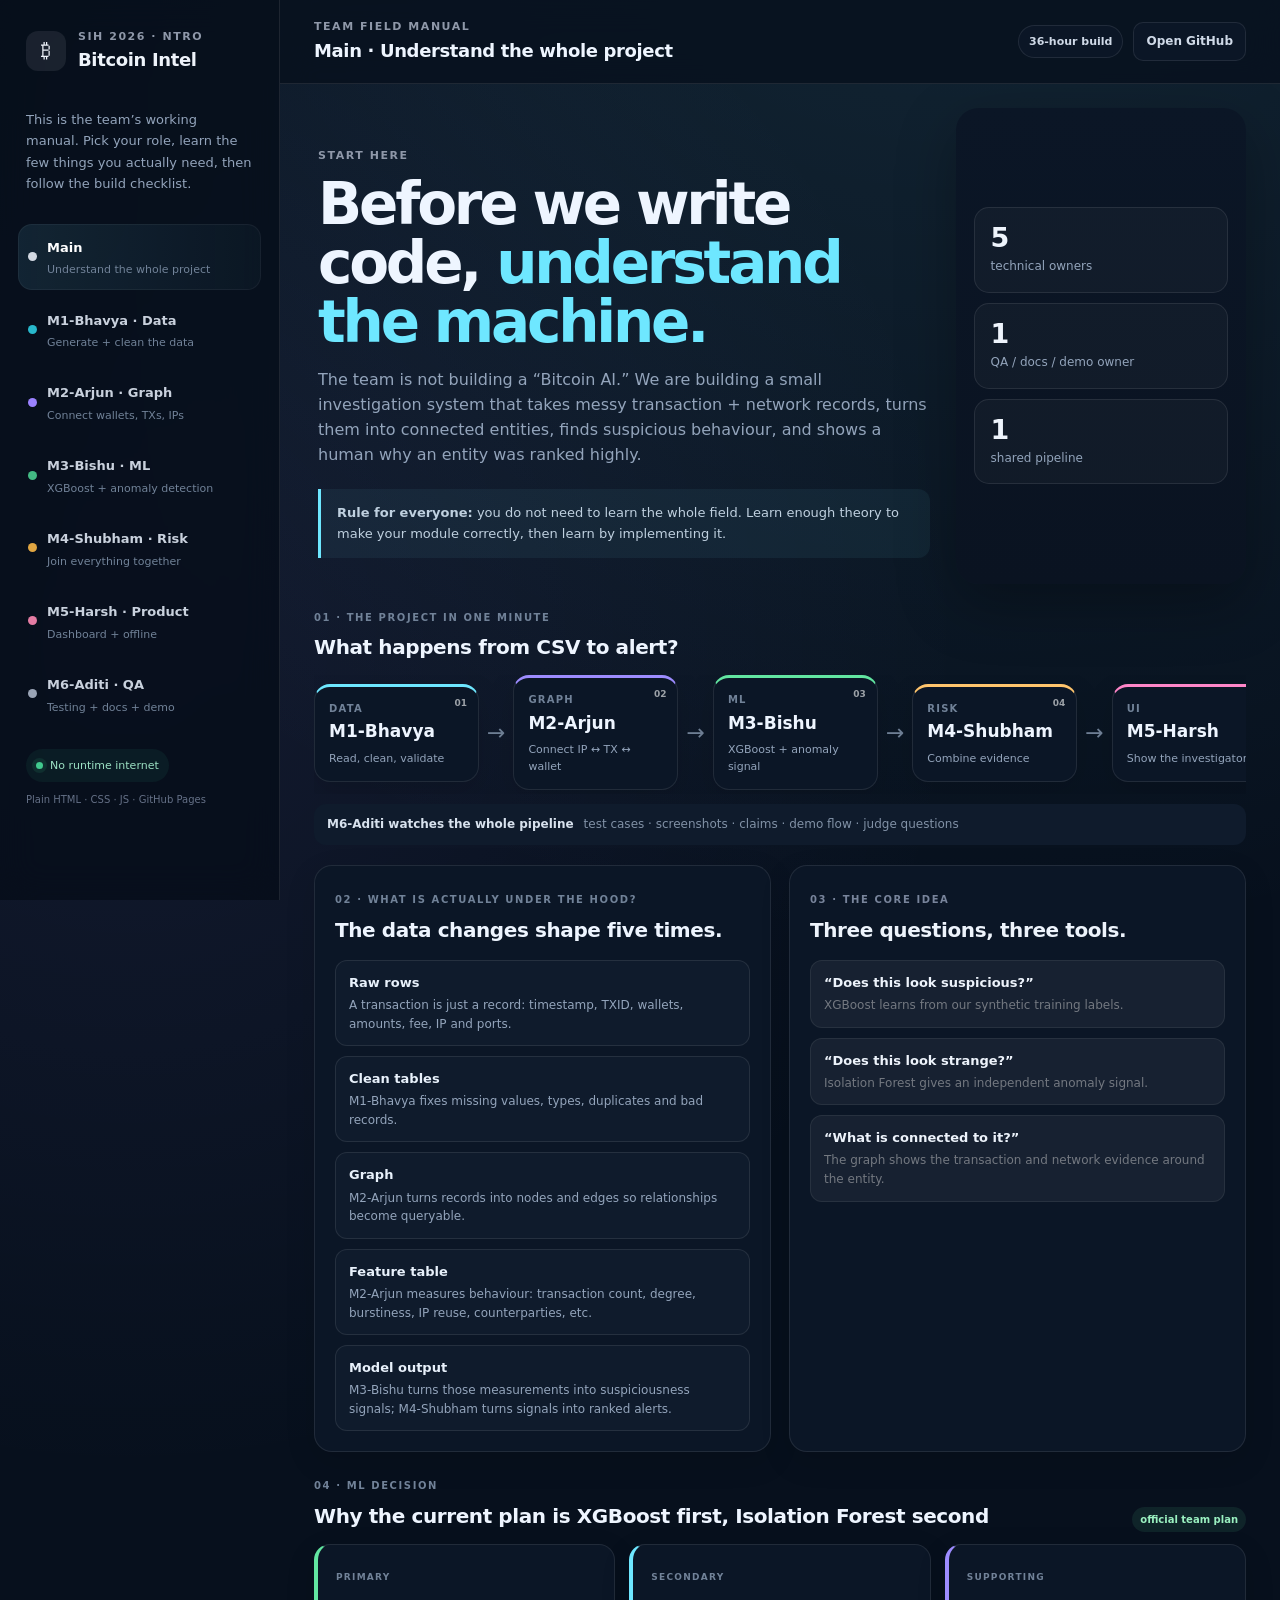
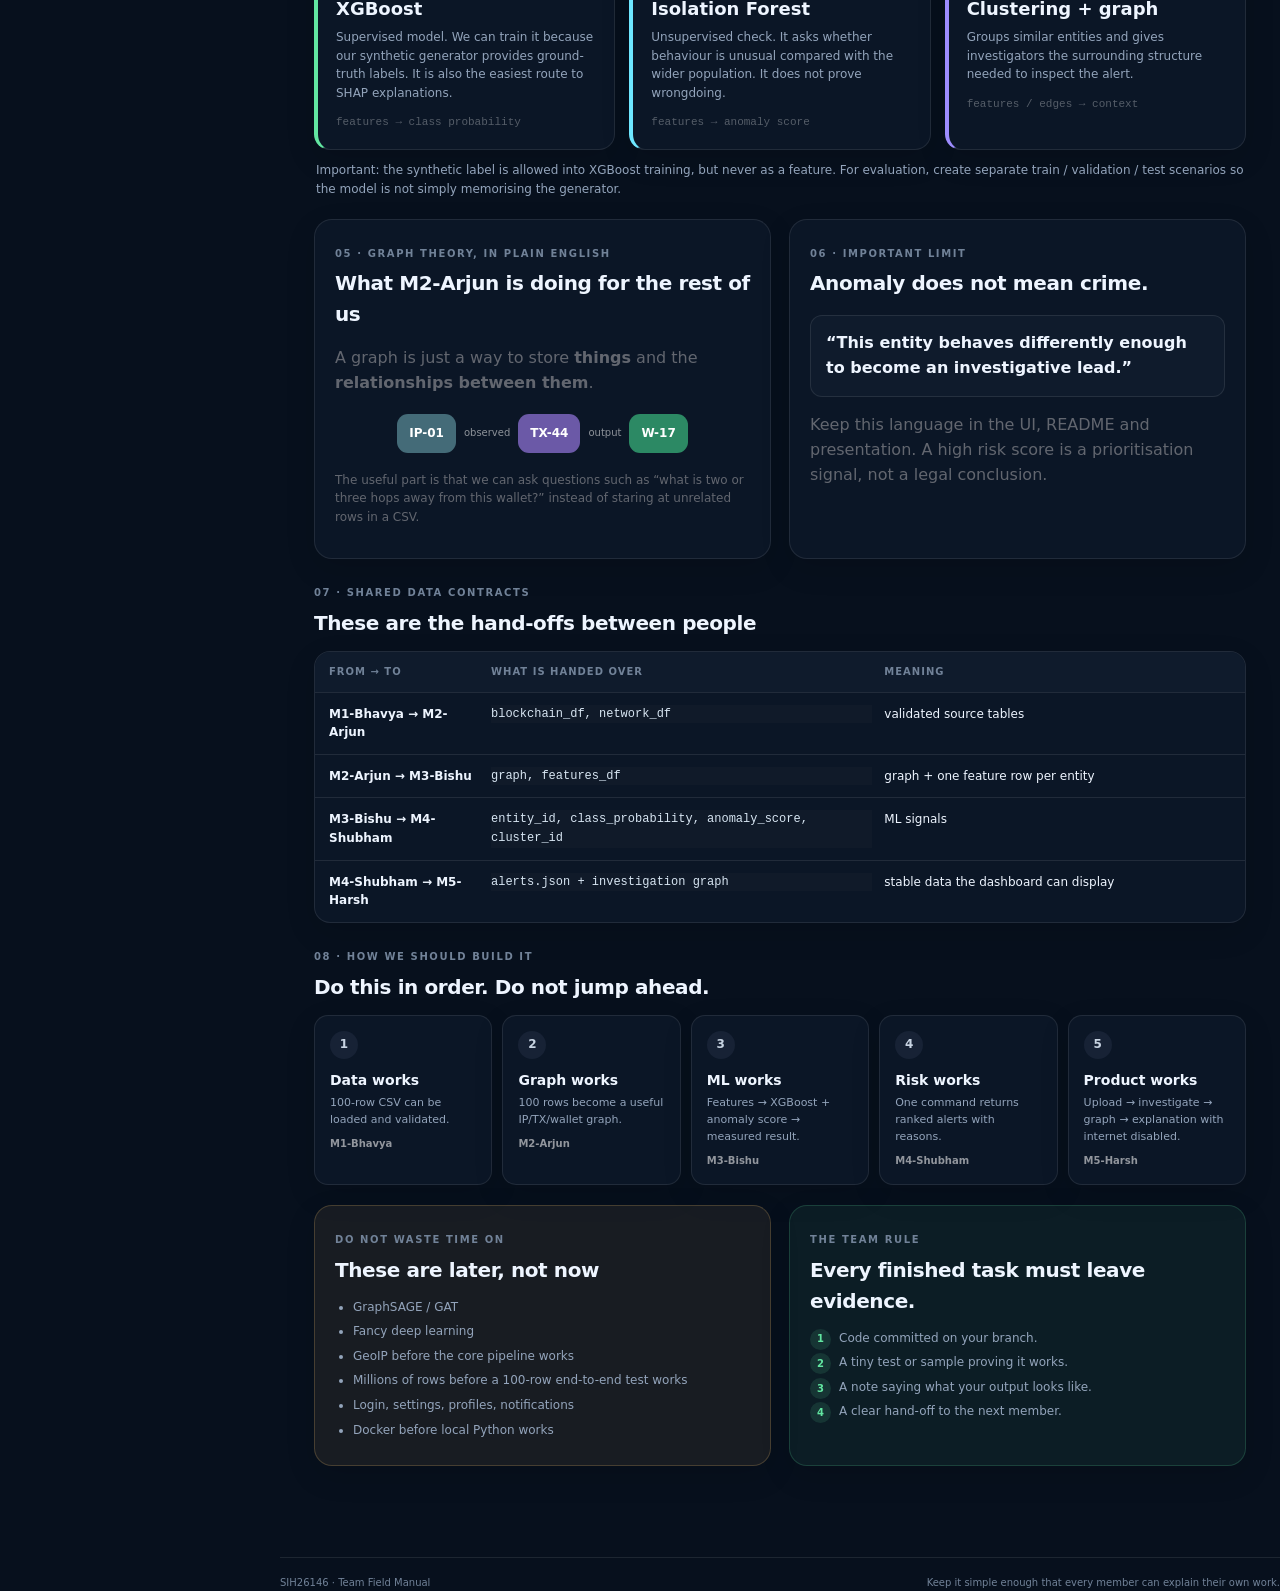
==== commit 92e3b36e: "Members Confirmed" ====
--- a/docs/index.html
+++ b/docs/index.html
@@ -1,318 +1,1618 @@
 <!doctype html>
 <html lang="en">
-<head>
-  <meta charset="utf-8">
-  <meta name="viewport" content="width=device-width, initial-scale=1">
-  <meta name="theme-color" content="#0b1220">
-  <meta name="description" content="SIH26146 team field manual — learn the project, own a module, build it, test it, hand it off.">
-  <title>SIH26146 · Team Field Manual</title>
-  <link rel="stylesheet" href="styles.css">
-</head>
-<body>
-<div class="app-shell">
-  <aside class="sidebar" id="sidebar">
-    <div class="brand">
-      <div class="brand-mark">₿</div>
-      <div>
-        <div class="eyebrow">SIH 2026 · NTRO</div>
-        <h1>Bitcoin Intel</h1>
-      </div>
-    </div>
-    <p class="sidebar-intro">This is the team’s working manual. Pick your role, learn the few things you actually need, then follow the build checklist.</p>
-
-    <nav class="role-nav" aria-label="Team sections">
-      <button class="nav-item active" data-tab="main"><span class="nav-dot accent"></span><span><strong>Main</strong><small>Understand the whole project</small></span></button>
-      <button class="nav-item" data-tab="m1"><span class="nav-dot cyan"></span><span><strong>M1 · Data</strong><small>Generate + clean the data</small></span></button>
-      <button class="nav-item" data-tab="m2"><span class="nav-dot violet"></span><span><strong>M2 · Graph</strong><small>Connect wallets, TXs, IPs</small></span></button>
-      <button class="nav-item" data-tab="m3"><span class="nav-dot green"></span><span><strong>M3 · ML</strong><small>XGBoost + anomaly detection</small></span></button>
-      <button class="nav-item" data-tab="m4"><span class="nav-dot amber"></span><span><strong>M4 · Risk</strong><small>Join everything together</small></span></button>
-      <button class="nav-item" data-tab="m5"><span class="nav-dot pink"></span><span><strong>M5 · Product</strong><small>Dashboard + offline</small></span></button>
-      <button class="nav-item" data-tab="m6"><span class="nav-dot slate"></span><span><strong>M6 · QA</strong><small>Testing + docs + demo</small></span></button>
-    </nav>
-
-    <div class="sidebar-footer">
-      <div class="status-pill"><span></span> No runtime internet</div>
-      <div class="tiny">Plain HTML · CSS · JS · GitHub Pages</div>
-    </div>
-  </aside>
-
-  <main class="content">
-    <header class="topbar">
-      <button class="mobile-menu" id="menuBtn" aria-label="Open navigation">☰</button>
-      <div>
-        <div class="eyebrow">TEAM FIELD MANUAL</div>
-        <h2 id="pageTitle">Main · Understand the whole project</h2>
-      </div>
-      <div class="top-actions">
-        <span class="build-tag">36-hour build</span>
-        <a class="ghost-btn" href="https://github.com/bishuk-dev/sih26146-bitcoin-intel" target="_blank" rel="noopener noreferrer">Open GitHub</a>
-      </div>
-    </header>
-
-    <!-- ========================= MAIN ========================= -->
-    <section class="page active-page" data-page="main">
-      <div class="hero-grid">
-        <div class="hero-copy">
-          <span class="eyebrow">START HERE</span>
-          <h3>Before we write code, <em>understand the machine.</em></h3>
-          <p class="lead">The team is not building a “Bitcoin AI.” We are building a small investigation system that takes messy transaction + network records, turns them into connected entities, finds suspicious behaviour, and shows a human why an entity was ranked highly.</p>
-          <div class="quick-note"><b>Rule for everyone:</b> you do not need to learn the whole field. Learn enough theory to make your module correctly, then learn by implementing it.</div>
-        </div>
-        <div class="hero-side">
-          <div class="big-stat"><b>5</b><span>technical owners</span></div>
-          <div class="big-stat"><b>1</b><span>QA / docs / demo owner</span></div>
-          <div class="big-stat"><b>1</b><span>shared pipeline</span></div>
-        </div>
-      </div>
-
-      <section class="section">
-        <div class="section-head"><div><span class="kicker">01 · THE PROJECT IN ONE MINUTE</span><h4>What happens from CSV to alert?</h4></div></div>
-        <div class="pipeline big-pipeline">
-          <div class="pipeline-node cyan"><span>01</span><b>DATA</b><strong>M1</strong><small>Read, clean, validate</small></div>
-          <div class="pipe-arrow">→</div>
-          <div class="pipeline-node violet"><span>02</span><b>GRAPH</b><strong>M2</strong><small>Connect IP ↔ TX ↔ wallet</small></div>
-          <div class="pipe-arrow">→</div>
-          <div class="pipeline-node green"><span>03</span><b>ML</b><strong>M3</strong><small>XGBoost + anomaly signal</small></div>
-          <div class="pipe-arrow">→</div>
-          <div class="pipeline-node amber"><span>04</span><b>RISK</b><strong>M4</strong><small>Combine evidence</small></div>
-          <div class="pipe-arrow">→</div>
-          <div class="pipeline-node pink"><span>05</span><b>UI</b><strong>M5</strong><small>Show the investigator</small></div>
-        </div>
-        <div class="support-lane"><b>M6 watches the whole pipeline</b><span>test cases · screenshots · claims · demo flow · judge questions</span></div>
-      </section>
-
-      <section class="section two-col">
-        <div class="panel paper">
-          <span class="kicker">02 · WHAT IS ACTUALLY UNDER THE HOOD?</span>
-          <h4>The data changes shape five times.</h4>
-          <div class="underhood">
-            <div><b>Raw rows</b><span>A transaction is just a record: timestamp, TXID, wallets, amounts, fee, IP and ports.</span></div>
-            <div><b>Clean tables</b><span>M1 fixes missing values, types, duplicates and bad records.</span></div>
-            <div><b>Graph</b><span>M2 turns records into nodes and edges so relationships become queryable.</span></div>
-            <div><b>Feature table</b><span>M2 measures behaviour: transaction count, degree, burstiness, IP reuse, counterparties, etc.</span></div>
-            <div><b>Model output</b><span>M3 turns those measurements into suspiciousness signals; M4 turns signals into ranked alerts.</span></div>
+  <head>
+    <meta charset="utf-8" />
+    <meta name="viewport" content="width=device-width, initial-scale=1" />
+    <meta name="theme-color" content="#0b1220" />
+    <meta
+      name="description"
+      content="SIH26146 team field manual — learn the project, own a module, build it, test it, hand it off."
+    />
+    <title>SIH26146 · Team Field Manual</title>
+    <link rel="stylesheet" href="styles.css" />
+  </head>
+  <body>
+    <div class="app-shell">
+      <aside class="sidebar" id="sidebar">
+        <div class="brand">
+          <div class="brand-mark">₿</div>
+          <div>
+            <div class="eyebrow">SIH 2026 · NTRO</div>
+            <h1>Bitcoin Intel</h1>
           </div>
         </div>
-        <div class="panel dark-paper">
-          <span class="kicker">03 · THE CORE IDEA</span>
-          <h4>Three questions, three tools.</h4>
-          <div class="question-stack">
-            <div><b>“Does this look suspicious?”</b><span>XGBoost learns from our synthetic training labels.</span></div>
-            <div><b>“Does this look strange?”</b><span>Isolation Forest gives an independent anomaly signal.</span></div>
-            <div><b>“What is connected to it?”</b><span>The graph shows the transaction and network evidence around the entity.</span></div>
+        <p class="sidebar-intro">
+          This is the team’s working manual. Pick your role, learn the few
+          things you actually need, then follow the build checklist.
+        </p>
+
+        <nav class="role-nav" aria-label="Team sections">
+          <button class="nav-item active" data-tab="main">
+            <span class="nav-dot accent"></span
+            ><span
+              ><strong>Main</strong
+              ><small>Understand the whole project</small></span
+            >
+          </button>
+          <button class="nav-item" data-tab="m1">
+            <span class="nav-dot cyan"></span
+            ><span
+              ><strong>M1-Bhavya · Data</strong
+              ><small>Generate + clean the data</small></span
+            >
+          </button>
+          <button class="nav-item" data-tab="m2">
+            <span class="nav-dot violet"></span
+            ><span
+              ><strong>M2-Arjun · Graph</strong
+              ><small>Connect wallets, TXs, IPs</small></span
+            >
+          </button>
+          <button class="nav-item" data-tab="m3">
+            <span class="nav-dot green"></span
+            ><span
+              ><strong>M3-Bishu · ML</strong
+              ><small>XGBoost + anomaly detection</small></span
+            >
+          </button>
+          <button class="nav-item" data-tab="m4">
+            <span class="nav-dot amber"></span
+            ><span
+              ><strong>M4-Shubham · Risk</strong
+              ><small>Join everything together</small></span
+            >
+          </button>
+          <button class="nav-item" data-tab="m5">
+            <span class="nav-dot pink"></span
+            ><span
+              ><strong>M5-Harsh · Product</strong
+              ><small>Dashboard + offline</small></span
+            >
+          </button>
+          <button class="nav-item" data-tab="m6">
+            <span class="nav-dot slate"></span
+            ><span
+              ><strong>M6-Aditi · QA</strong
+              ><small>Testing + docs + demo</small></span
+            >
+          </button>
+        </nav>
+
+        <div class="sidebar-footer">
+          <div class="status-pill"><span></span> No runtime internet</div>
+          <div class="tiny">Plain HTML · CSS · JS · GitHub Pages</div>
+        </div>
+      </aside>
+
+      <main class="content">
+        <header class="topbar">
+          <button class="mobile-menu" id="menuBtn" aria-label="Open navigation">
+            ☰
+          </button>
+          <div>
+            <div class="eyebrow">TEAM FIELD MANUAL</div>
+            <h2 id="pageTitle">Main · Understand the whole project</h2>
           </div>
-        </div>
-      </section>
-
-      <section class="section">
-        <div class="section-head"><div><span class="kicker">04 · ML DECISION</span><h4>Why the current plan is XGBoost first, Isolation Forest second</h4></div><span class="section-chip green-chip">official team plan</span></div>
-        <div class="decision-grid">
-          <div class="decision-card primary"><span class="decision-label">PRIMARY</span><h5>XGBoost</h5><p>Supervised model. We can train it because our synthetic generator provides ground-truth labels. It is also the easiest route to SHAP explanations.</p><div class="decision-arrow">features → class probability</div></div>
-          <div class="decision-card secondary"><span class="decision-label">SECONDARY</span><h5>Isolation Forest</h5><p>Unsupervised check. It asks whether behaviour is unusual compared with the wider population. It does not prove wrongdoing.</p><div class="decision-arrow">features → anomaly score</div></div>
-          <div class="decision-card support"><span class="decision-label">SUPPORTING</span><h5>Clustering + graph</h5><p>Groups similar entities and gives investigators the surrounding structure needed to inspect the alert.</p><div class="decision-arrow">features / edges → context</div></div>
-        </div>
-        <p class="small-note">Important: the synthetic label is allowed into XGBoost training, but never as a feature. For evaluation, create separate train / validation / test scenarios so the model is not simply memorising the generator.</p>
-      </section>
-
-      <section class="section two-col">
-        <div class="panel">
-          <span class="kicker">05 · GRAPH THEORY, IN PLAIN ENGLISH</span>
-          <h4>What M2 is doing for the rest of us</h4>
-          <p>A graph is just a way to store <b>things</b> and the <b>relationships between them</b>.</p>
-          <div class="mini-graph">
-            <div class="g-node ip">IP-01</div><div class="g-edge">observed</div><div class="g-node tx">TX-44</div><div class="g-edge">output</div><div class="g-node wallet">W-17</div>
+          <div class="top-actions">
+            <span class="build-tag">36-hour build</span>
+            <a
+              class="ghost-btn"
+              href="https://github.com/bishuk-dev/sih26146-bitcoin-intel"
+              target="_blank"
+              rel="noopener noreferrer"
+              >Open GitHub</a
+            >
           </div>
-          <p class="muted">The useful part is that we can ask questions such as “what is two or three hops away from this wallet?” instead of staring at unrelated rows in a CSV.</p>
-        </div>
-        <div class="panel">
-          <span class="kicker">06 · IMPORTANT LIMIT</span>
-          <h4>Anomaly does not mean crime.</h4>
-          <div class="quote-box">“This entity behaves differently enough to become an investigative lead.”</div>
-          <p>Keep this language in the UI, README and presentation. A high risk score is a prioritisation signal, not a legal conclusion.</p>
-        </div>
-      </section>
-
-      <section class="section">
-        <div class="section-head"><div><span class="kicker">07 · SHARED DATA CONTRACTS</span><h4>These are the hand-offs between people</h4></div></div>
-        <div class="contract-table">
-          <div class="contract-row head"><b>From → To</b><b>What is handed over</b><b>Meaning</b></div>
-          <div class="contract-row"><b>M1 → M2</b><code>blockchain_df, network_df</code><span>validated source tables</span></div>
-          <div class="contract-row"><b>M2 → M3</b><code>graph, features_df</code><span>graph + one feature row per entity</span></div>
-          <div class="contract-row"><b>M3 → M4</b><code>entity_id, class_probability, anomaly_score, cluster_id</code><span>ML signals</span></div>
-          <div class="contract-row"><b>M4 → M5</b><code>alerts.json + investigation graph</code><span>stable data the dashboard can display</span></div>
-        </div>
-      </section>
-
-      <section class="section">
-        <div class="section-head"><div><span class="kicker">08 · HOW WE SHOULD BUILD IT</span><h4>Do this in order. Do not jump ahead.</h4></div></div>
-        <div class="gates">
-          <div class="gate"><span>1</span><div><b>Data works</b><p>100-row CSV can be loaded and validated.</p><small>M1</small></div></div>
-          <div class="gate"><span>2</span><div><b>Graph works</b><p>100 rows become a useful IP/TX/wallet graph.</p><small>M2</small></div></div>
-          <div class="gate"><span>3</span><div><b>ML works</b><p>Features → XGBoost + anomaly score → measured result.</p><small>M3</small></div></div>
-          <div class="gate"><span>4</span><div><b>Risk works</b><p>One command returns ranked alerts with reasons.</p><small>M4</small></div></div>
-          <div class="gate"><span>5</span><div><b>Product works</b><p>Upload → investigate → graph → explanation with internet disabled.</p><small>M5</small></div></div>
-        </div>
-      </section>
-
-      <section class="section two-col">
-        <div class="panel warning-panel">
-          <span class="kicker">DO NOT WASTE TIME ON</span>
-          <h4>These are later, not now</h4>
-          <ul class="plain-list"><li>GraphSAGE / GAT</li><li>Fancy deep learning</li><li>GeoIP before the core pipeline works</li><li>Millions of rows before a 100-row end-to-end test works</li><li>Login, settings, profiles, notifications</li><li>Docker before local Python works</li></ul>
-        </div>
-        <div class="panel success-panel">
-          <span class="kicker">THE TEAM RULE</span>
-          <h4>Every finished task must leave evidence.</h4>
-          <ol class="plain-list numbered"><li>Code committed on your branch.</li><li>A tiny test or sample proving it works.</li><li>A note saying what your output looks like.</li><li>A clear hand-off to the next member.</li></ol>
-        </div>
-      </section>
-    </section>
-
-    <!-- ========================= M1 ========================= -->
-    <section class="page" data-page="m1">
-      <div class="role-hero role-cyan"><div><span class="role-badge">M1 · DATA ENGINEER</span><h3>Your job: make believable data and make bad input fail early.</h3><p>You own the front door. Everything after you assumes the data is shaped correctly.</p></div><div class="role-stat"><b>Own</b><span>data/generator/*<br>src/ingestion/*</span></div></div>
-
-      <section class="section two-col">
-        <div class="panel"><span class="kicker">WHAT TO LEARN FIRST</span><h4>Learn this, then code.</h4><ol class="step-list"><li><b>pandas</b><span>DataFrame, read_csv, read_json, filtering, groupby, merge, dtypes.</span></li><li><b>Validation</b><span>Missing fields, duplicate rows, invalid timestamps, IP validation, numeric ranges.</span></li><li><b>Random data generation</b><span>NumPy random generator + Faker for IPs and identifiers.</span></li><li><b>Scenario thinking</b><span>Normal, burst, fan-out, fan-in, chain, mixed.</span></li></ol></div>
-        <div class="panel paper"><span class="kicker">FILES</span><h4>Work here</h4><div class="file-list"><code>data/generator/generate.py</code><code>src/ingestion/loader.py</code><code>tests/test_generator.py</code><code>tests/test_ingestion.py</code></div><div class="callout">Do not change graph or ML code just to make your module work. Fix the data at the boundary.</div></div>
-      </section>
-
-      <section class="section">
-        <div class="section-head"><div><span class="kicker">BUILD ORDER</span><h4>Do these steps in this exact order</h4></div></div>
-        <div class="action-list">
-          <div class="action"><span>01</span><div><h5>Create the 100-row sample</h5><p>Make the smallest hand-checkable dataset first. Include at least one of every important field.</p><pre>data/sample/blockchain.csv
-data/sample/network.csv</pre></div></div>
-          <div class="action"><span>02</span><div><h5>Write the schema check</h5><p>Reject files with missing required columns. Convert timestamps and numeric columns to fixed types.</p><pre>required = ["timestamp", "txid", "input_wallet", "output_wallet", "amount", "fee", "script_type"]</pre></div></div>
-          <div class="action"><span>03</span><div><h5>Generate normal behaviour</h5><p>Create realistic wallet activity first. It should have a mixture of small and medium transfers, repeated counterparties, and ordinary timing.</p></div></div>
-          <div class="action"><span>04</span><div><h5>Add controlled anomalies</h5><p>Implement burst, fan-out, fan-in, chain and mixed scenarios. Keep a hidden <code>ground_truth_anomalous</code> and <code>scenario_type</code> column for evaluation.</p></div></div>
-          <div class="action"><span>05</span><div><h5>Make train/validation/test generators different</h5><p>Change ranges and scenario mixtures so the model cannot simply memorise one magic number.</p></div></div>
-          <div class="action"><span>06</span><div><h5>Write failure tests</h5><p>Test empty file, missing column, duplicate TX, bad IP, negative amount and bad timestamp.</p></div></div>
-        </div>
-      </section>
-
-      <section class="section two-col">
-        <div class="panel"><span class="kicker">HAND OFF TO M2</span><h4>What M2 should receive</h4><div class="code-card"><code>blockchain_df</code><code>network_df</code></div><p>Same column names every time. M2 should not need to know which file format you parsed.</p></div>
-        <div class="panel"><span class="kicker">DONE WHEN</span><h4>You are actually finished when…</h4><ul class="check-list"><li>100-row sample loads.</li><li>Bad files fail with useful messages.</li><li>Generator can produce all six scenarios.</li><li>Ground truth exists but is not mixed into normal features.</li><li>M2 can use your output without editing it manually.</li></ul></div>
-      </section>
-
-      <section class="section"><div class="section-head"><div><span class="kicker">COMMON MISTAKES</span><h4>Watch these</h4></div></div><div class="mistake-grid"><div><b>Random = realistic?</b><p>No. Behaviour is the point. Random rows without relationships are useless for this project.</p></div><div><b>Labels are public?</b><p>No. Keep them in the evaluation data path, not in the ML feature set.</p></div><div><b>Huge data first?</b><p>No. Get 100 rows working, then 10k, then 100k.</p></div></div></section>
-    </section>
-
-    <!-- ========================= M2 ========================= -->
-    <section class="page" data-page="m2">
-      <div class="role-hero role-violet"><div><span class="role-badge">M2 · GRAPH ENGINEER</span><h3>Your job: turn rows into relationships the rest of the team can reason about.</h3><p>The graph is not decoration. It is where the transaction and network layers become one investigative picture.</p></div><div class="role-stat"><b>Own</b><span>src/graph/*</span></div></div>
-
-      <section class="section two-col">
-        <div class="panel"><span class="kicker">LEARN FIRST</span><h4>The small set of graph ideas you need</h4><ol class="step-list"><li><b>Node</b><span>A thing: wallet, TX, IP, ASN.</span></li><li><b>Edge</b><span>A relationship: INPUT, OUTPUT, OBSERVED, SENDS_TO.</span></li><li><b>Directed graph</b><span>Direction matters for money flow.</span></li><li><b>Degree</b><span>How many incoming/outgoing relationships a node has.</span></li><li><b>Path / hop</b><span>How far one entity is from another.</span></li><li><b>Entity clustering</b><span>When multiple wallet addresses may belong to one actor.</span></li></ol></div>
-        <div class="panel paper"><span class="kicker">FILES</span><h4>Work here</h4><div class="file-list"><code>src/graph/build_graph.py</code><code>src/graph/cio.py</code><code>src/graph/features.py</code><code>tests/test_graph.py</code></div><div class="callout">Start with a tiny graph you can draw on paper. If you can't explain a node or edge, don't add it yet.</div></div>
-      </section>
-
-      <section class="section"><div class="section-head"><div><span class="kicker">BUILD ORDER</span><h4>Build the graph in layers</h4></div></div><div class="action-list">
-        <div class="action"><span>01</span><div><h5>Build the transaction-only graph</h5><p>Start with wallet → TX → wallet. Confirm amounts and timestamps are stored on edges.</p><pre>W01 --INPUT--> TX01 --OUTPUT--> W02</pre></div></div>
-        <div class="action"><span>02</span><div><h5>Add network observations</h5><p>Connect IP → TX when the source timestamp falls within the agreed observation rule from the PS/synthetic generator.</p><pre>IP01 --OBSERVED--> TX01</pre></div></div>
-        <div class="action"><span>03</span><div><h5>Add entity clustering</h5><p>Implement Common Input Ownership as a heuristic. Keep the method and confidence; do not present the cluster as absolute truth.</p></div></div>
-        <div class="action"><span>04</span><div><h5>Compute graph features</h5><p>At minimum: in-degree, out-degree, total degree, unique counterparties, PageRank, clustering coefficient and cluster size.</p></div></div>
-        <div class="action"><span>05</span><div><h5>Add behavioural graph features</h5><p>Fan-in/out, merge/split ratios, path length and simple peeling-chain length. Avoid expensive centralities until the basic pipeline is fast.</p></div></div>
-        <div class="action"><span>06</span><div><h5>Save a small investigation subgraph</h5><p>Given an entity ID, return its 2–3 hop neighbourhood. M5 will use this later for the evidence view.</p></div></div>
-      </div></section>
-
-      <section class="section two-col">
-        <div class="panel"><span class="kicker">HAND OFF TO M3</span><h4>The ML input</h4><div class="code-card"><code>features_df</code><code>entity_id + numerical features</code></div><p>One row per analytical entity. No raw wallet strings as ML features. No ground-truth label in the feature matrix.</p></div>
-        <div class="panel"><span class="kicker">DONE WHEN</span><h4>Prove these three things</h4><ul class="check-list"><li>A fan-out wallet has high out-degree.</li><li>A fan-in wallet has high in-degree.</li><li>Clicking an entity returns a sensible local subgraph.</li></ul></div>
-      </section>
-    </section>
-
-    <!-- ========================= M3 ========================= -->
-    <section class="page" data-page="m3">
-      <div class="role-hero role-green"><div><span class="role-badge">M3 · ML / DETECTION ENGINEER</span><h3>Your job: turn M2's measurements into evidence the system can rank.</h3><p>Primary model: XGBoost. Secondary model: Isolation Forest. Your biggest responsibility is preventing leakage and proving the model actually works.</p></div><div class="role-stat"><b>Own</b><span>src/ml/*<br>ML experiments</span></div></div>
-
-      <section class="section two-col">
-        <div class="panel"><span class="kicker">WHAT YOU NEED TO UNDERSTAND</span><h4>Learn the idea before the library.</h4><ol class="step-list"><li><b>Feature</b><span>A measurable property such as degree, burstiness or transaction count.</span></li><li><b>Sample</b><span>One entity / wallet row.</span></li><li><b>Classification</b><span>Learn from labelled examples: benign vs anomalous.</span></li><li><b>Overfitting</b><span>Model memorises the training examples instead of learning a useful pattern.</span></li><li><b>Leakage</b><span>Information from the answer sneaks into the features or test process.</span></li><li><b>Precision / recall / F1</b><span>Measure whether alerts are useful, not merely numerous.</span></li></ol></div>
-        <div class="panel paper"><span class="kicker">FILES</span><h4>Your ML workspace</h4><div class="file-list"><code>src/ml/preprocess.py</code><code>src/ml/detect.py</code><code>src/ml/evaluate.py</code><code>src/ml/explain.py</code><code>tests/test_ml.py</code><code>ml_learning/*</code></div><div class="callout">Do not start with SHAP or hyperparameter tuning. First make a tiny XGBoost model produce a real metric on held-out data.</div></div>
-      </section>
-
-      <section class="section"><div class="section-head"><div><span class="kicker">YOUR BUILD ORDER</span><h4>Follow this order</h4></div></div><div class="action-list">
-        <div class="action"><span>01</span><div><h5>Build a toy classifier</h5><p>Create 100–500 synthetic feature rows and train XGBoost on two classes. Do this before touching the Bitcoin pipeline.</p><pre>X → XGBoost → probability → prediction</pre></div></div>
-        <div class="action"><span>02</span><div><h5>Create the feature list</h5><p>Agree with M2 on the numerical feature columns. Example: transaction_count, total_inflow, counterparties, burstiness, degree, pagerank, IP_count.</p></div></div>
-        <div class="action"><span>03</span><div><h5>Make three dataset versions</h5><p>Training, validation and test must come from different random seeds and preferably different behaviour ranges. This is how you defend yourself against the “you trained on your own generator” question.</p></div></div>
-        <div class="action"><span>04</span><div><h5>Train XGBoost</h5><p>Start with a small CPU-friendly model. Save the feature list and the trained model. Do not tune ten parameters at once.</p><pre>model.fit(X_train, y_train)
-prob = model.predict_proba(X_test)[:, 1]</pre></div></div>
-        <div class="action"><span>05</span><div><h5>Measure the model</h5><p>Report precision, recall, F1 and PR-AUC. Also record false positives. If the model catches every anomaly by flagging everything, that is not a success.</p></div></div>
-        <div class="action"><span>06</span><div><h5>Add SHAP</h5><p>Once the model is stable, use TreeExplainer to show the top features pushing a prediction higher or lower.</p><pre>explainer = shap.TreeExplainer(model)
-values = explainer.shap_values(X_one)</pre></div></div>
-        <div class="action"><span>07</span><div><h5>Add Isolation Forest</h5><p>Train it on the same behavioural features without labels. Store its anomaly score separately. Do not pretend the score is a probability of crime.</p></div></div>
-        <div class="action"><span>08</span><div><h5>Hand both signals to M4</h5><p>Return class probability, anomaly score, cluster ID and top explanation features.</p></div></div>
-      </div></section>
-
-      <section class="section"><div class="section-head"><div><span class="kicker">MODEL UNDER THE HOOD</span><h4>What your code is actually doing</h4></div></div><div class="model-map">
-        <div class="model-step"><span>1</span><b>M2's features</b><small>one row per entity</small></div><div class="pipe-arrow">→</div>
-        <div class="model-step"><span>2</span><b>Preprocess</b><small>select columns / fill missing values</small></div><div class="pipe-arrow">→</div>
-        <div class="model-step primary"><span>3</span><b>XGBoost</b><small>learn suspicious patterns</small></div><div class="pipe-arrow">→</div>
-        <div class="model-step"><span>4</span><b>SHAP</b><small>explain prediction</small></div>
-      </div><div class="model-map secondary-row"><div class="model-step secondary"><span>+</span><b>Isolation Forest</b><small>independent unusualness signal</small></div><div class="pipe-arrow">→</div><div class="model-step"><span>→</span><b>M4</b><small>combine signals into risk</small></div></div></section>
-
-      <section class="section two-col">
-        <div class="panel"><span class="kicker">EVALUATION RULE</span><h4>Ground truth is for training AND testing — but never as a feature.</h4><div class="code-card"><code>X = df[FEATURE_COLUMNS]</code><code>y = df["ground_truth_anomalous"]</code><code>model.fit(X_train, y_train)</code><code>metrics(y_test, predictions)</code></div><p>The test label is not shown to the model. It only lets us measure how well our detector did.</p></div>
-        <div class="panel warning-panel"><span class="kicker">DO NOT CHEAT YOURSELF</span><h4>Red flags in your own experiment</h4><ul class="check-list"><li>Random row split only.</li><li>Ground-truth column accidentally included in X.</li><li>Training and test generated with exactly the same tiny rule.</li><li>Accuracy shown without false positives.</li><li>“Confidence 97%” without saying what it means.</li></ul></div>
-      </section>
-
-      <section class="section"><div class="section-head"><div><span class="kicker">DONE WHEN</span><h4>You can show these numbers on your own laptop</h4></div></div><div class="done-grid"><div><b>Baseline</b><span>XGBoost produces a real F1 / PR-AUC on a held-out set.</span></div><div><b>Robustness</b><span>Performance does not collapse when generator ranges or scenario mixture changes.</span></div><div><b>Explainability</b><span>For one alert, you can list the top features behind the prediction.</span></div><div><b>Handoff</b><span>M4 can consume one JSON row without reading your training code.</span></div></div></section>
-    </section>
-
-    <!-- ========================= M4 ========================= -->
-    <section class="page" data-page="m4">
-      <div class="role-hero role-amber"><div><span class="role-badge">M4 · RISK + INTEGRATION</span><h3>Your job: make five separate modules behave like one application.</h3><p>You are the person who makes sure the system can go from one command to a ranked alert without someone manually copying data between notebooks.</p></div><div class="role-stat"><b>Own</b><span>src/scoring/*<br>src/pipeline.py<br>integration tests</span></div></div>
-
-      <section class="section two-col"><div class="panel"><span class="kicker">LEARN FIRST</span><h4>You need software integration more than advanced ML.</h4><ol class="step-list"><li><b>Functions and modules</b><span>How to keep each stage independent.</span></li><li><b>Data contracts</b><span>What each function receives and returns.</span></li><li><b>JSON</b><span>The dashboard-friendly alert format.</span></li><li><b>Testing</b><span>How to prove the whole pipeline runs from a clean start.</span></li></ol></div><div class="panel paper"><span class="kicker">FILES</span><h4>Work here</h4><div class="file-list"><code>src/scoring/risk_engine.py</code><code>src/pipeline.py</code><code>tests/test_pipeline.py</code><code>tests/test_scoring.py</code></div></div></section>
-
-      <section class="section"><div class="section-head"><div><span class="kicker">BUILD ORDER</span><h4>Make one command do the whole job</h4></div></div><div class="action-list">
-        <div class="action"><span>01</span><div><h5>Define the alert schema</h5><p>Agree on: entity_id, risk_score, priority, class_probability, anomaly_score, cluster_id, reasons, evidence_ids.</p></div></div>
-        <div class="action"><span>02</span><div><h5>Write the pipeline skeleton</h5><p>Call ingestion → graph → features → ML → scoring. At first it can use tiny sample data.</p><pre>python -m src.pipeline data/sample/blockchain.csv</pre></div></div>
-        <div class="action"><span>03</span><div><h5>Build the risk score</h5><p>Start with configurable weights. Later test a few weight combinations on held-out scenarios instead of claiming the weights are “scientifically correct.”</p></div></div>
-        <div class="action"><span>04</span><div><h5>Turn technical outputs into reasons</h5><p>Examples: “high transaction velocity”, “unusually high fan-out”, “IP reused across many wallets”.</p></div></div>
-        <div class="action"><span>05</span><div><h5>Return ranked alerts</h5><p>Sort highest risk first. Keep enough evidence for the dashboard to open the entity's graph and timeline.</p></div></div>
-        <div class="action"><span>06</span><div><h5>Run the same pipeline from a clean shell</h5><p>If your system needs five manual commands, keep integrating until it can be launched simply.</p></div></div>
-      </div></section>
-      <section class="section two-col"><div class="panel"><span class="kicker">HAND OFF TO M5</span><h4>Give the dashboard a boring, stable JSON shape.</h4><div class="code-card"><code>{
-  "entity_id": "W17",
-  "risk_score": 91,
-  "priority": "HIGH",
-  "class_probability": 0.87,
-  "anomaly_score": 0.94,
-  "cluster_id": 4,
-  "reasons": ["high fan-out", "IP reused", "burst activity"]
-}</code></div></div><div class="panel"><span class="kicker">DONE WHEN</span><h4>Your test is simple.</h4><ul class="check-list"><li>One command creates the alert artifact.</li><li>Same input produces reproducible output.</li><li>Dashboard does not import your internal model code.</li><li>Broken modules fail with a readable error.</li></ul></div></section>
-    </section>
-
-    <!-- ========================= M5 ========================= -->
-    <section class="page" data-page="m5">
-      <div class="role-hero role-pink"><div><span class="role-badge">M5 · PRODUCT + OFFLINE</span><h3>Your job: make the system understandable in three clicks — then prove it works without internet.</h3><p>The final product is an investigator tool, not a collection of charts.</p></div><div class="role-stat"><b>Own</b><span>dashboard/*<br>docker/*<br>scripts/*</span></div></div>
-
-      <section class="section two-col"><div class="panel"><span class="kicker">LEARN FIRST</span><h4>Only learn the UI pieces you need.</h4><ol class="step-list"><li><b>Streamlit</b><span>metrics, tables, buttons, columns, selection and state.</span></li><li><b>PyVis</b><span>nodes, edges, labels, groups and local resources.</span></li><li><b>Investigation flow</b><span>Overview → alerts → entity detail.</span></li><li><b>Offline packaging</b><span>local Python packages and local JS assets.</span></li></ol></div><div class="panel paper"><span class="kicker">FILES</span><h4>Work here</h4><div class="file-list"><code>dashboard/app.py</code><code>dashboard/graph_view.py</code><code>dashboard/components/*</code><code>docker/*</code><code>scripts/test_offline.sh</code></div></div></section>
-
-      <section class="section"><div class="section-head"><div><span class="kicker">BUILD ORDER</span><h4>Build only these screens first</h4></div></div><div class="screen-flow"><div><span>01</span><b>Overview</b><p>Transactions · wallets · IPs · total alerts · high-risk alerts.</p></div><i>→</i><div><span>02</span><b>Ranked Alerts</b><p>Sort by risk. Let the user choose an alert.</p></div><i>→</i><div><span>03</span><b>Investigation</b><p>Graph + reasons + timeline + network context.</p></div></div></section>
-
-      <section class="section"><div class="section-head"><div><span class="kicker">VISUAL RULE</span><h4>Show evidence, not generic analytics.</h4></div></div><div class="dashboard-mock"><div class="mock-top"><b>NTRO BTC FORENSICS</b><span>Air-gapped</span></div><div class="mock-metrics"><div>Alerts<strong>128</strong></div><div>High risk<strong>17</strong></div><div>Entities<strong>42k</strong></div><div>Transactions<strong>3.1M</strong></div></div><div class="mock-body"><div class="mock-graph"><span class="mg ip">IP-4</span><span class="mg tx">TX-44</span><span class="mg wallet">W-17</span><span class="mg wallet2">W-21</span><span class="mg tx2">TX-52</span><span class="line l1"></span><span class="line l2"></span><span class="line l3"></span><span class="line l4"></span></div><div class="mock-alert"><small>HIGH PRIORITY</small><h5>W-17 · Risk 91</h5><p>High transaction velocity</p><p>Abnormal fan-out</p><p>IP reused across multiple wallets</p></div></div></div></section>
-
-      <section class="section two-col"><div class="panel warning-panel"><span class="kicker">OFFLINE</span><h4>Build the offline proof, not just the claim.</h4><ol class="step-list"><li><b>Freeze dependencies</b><span>requirements.lock + wheelhouse.</span></li><li><b>Bundle browser assets</b><span>No CDN for PyVis or other runtime resources.</span></li><li><b>Start locally</b><span>localhost only.</span></li><li><b>Disconnect network</b><span>Run the same workflow again.</span></li></ol></div><div class="panel success-panel"><span class="kicker">DONE WHEN</span><h4>Judge test</h4><div class="offline-grid"><span>Network OFF</span><span>Upload CSV</span><span>Run model</span><span>Show graph</span><span>Show reasons</span><span>No error</span></div></div></section>
-    </section>
-
-    <!-- ========================= M6 ========================= -->
-    <section class="page" data-page="m6">
-      <div class="role-hero role-slate"><div><span class="role-badge">M6 · QA + DOCS + DEMO</span><h3>Your job: make the technical work understandable and catch failures before the judges do.</h3><p>This is a support role with real ownership. You are not “just making the PPT.”</p></div><div class="role-stat"><b>Own</b><span>docs/*<br>QA matrix<br>demo script</span></div></div>
-
-      <section class="section two-col"><div class="panel"><span class="kicker">LEARN FIRST</span><h4>Understand the system from the outside.</h4><ol class="step-list"><li><b>Pipeline</b><span>Data → graph → ML → risk → dashboard.</span></li><li><b>Vocabulary</b><span>fan-in, fan-out, burst, anomaly, cluster, evidence path.</span></li><li><b>Claims</b><span>Know the difference between “anomalous” and “criminal”.</span></li><li><b>Demo flow</b><span>Be able to guide a judge through one complete investigation.</span></li></ol></div><div class="panel paper"><span class="kicker">DELIVERABLES</span><h4>Create and maintain</h4><div class="file-list"><code>docs/QA_CHECKLIST.md</code><code>docs/SCENARIOS.md</code><code>docs/JUDGE_QA.md</code><code>docs/demo-script.md</code><code>screenshots/*</code></div></div></section>
-
-      <section class="section"><div class="section-head"><div><span class="kicker">TEST THE BEHAVIOUR</span><h4>For each scenario, write down what should happen.</h4></div></div><div class="qa-grid"><div><b>NORMAL</b><span>Should stay mostly low-risk.</span></div><div><b>BURST</b><span>Temporal features should rise.</span></div><div><b>FAN-OUT</b><span>Out-degree / counterparties should rise.</span></div><div><b>FAN-IN</b><span>In-degree / consolidation should rise.</span></div><div><b>CHAIN</b><span>Sequential path should be visible.</span></div><div><b>MIXED</b><span>Multiple evidence reasons should appear.</span></div></div></section>
-
-      <section class="section"><div class="section-head"><div><span class="kicker">DEMO SCRIPT</span><h4>Five minutes. No wandering.</h4></div></div><div class="timeline"><div><span>00:00</span><p>Explain the problem: raw metadata is hard to investigate manually.</p></div><div><span>00:30</span><p>Upload the dataset and run the investigation.</p></div><div><span>01:20</span><p>Open the top alert.</p></div><div><span>02:00</span><p>Show its graph, path and reasons.</p></div><div><span>02:45</span><p>Explain XGBoost, Isolation Forest and evaluation.</p></div><div><span>03:30</span><p>Disconnect the network.</p></div><div><span>04:00</span><p>Run again and prove the application still works.</p></div><div><span>04:40</span><p>Close: offline + graph + correlation + explainability.</p></div></div></section>
-
-      <section class="section"><div class="section-head"><div><span class="kicker">JUDGE QUESTIONS</span><h4>Prepare short, honest answers.</h4></div></div><div class="qa-list"><div><b>Why XGBoost?</b><p>It is a strong CPU-friendly choice for our engineered tabular graph/temporal features and gives us a straightforward SHAP path.</p></div><div><b>Why also Isolation Forest?</b><p>It gives an independent unsupervised “how unusual is this?” signal.</p></div><div><b>Why synthetic data?</b><p>The PS requires synthetic data. We keep ground truth for evaluation and deliberately test on different generated distributions.</p></div><div><b>Does an alert prove crime?</b><p>No. It is an investigative lead based on behavioural and relational evidence.</p></div><div><b>Why a graph?</b><p>Because the useful question is often “what is connected to this entity?” rather than “what does this one row look like?”</p></div></div></section>
-    </section>
-
-    <footer class="footer"><span>SIH26146 · Team Field Manual</span><span>Keep it simple enough that every member can explain their own work.</span></footer>
-  </main>
-</div>
-<script src="app.js"></script>
-</body>
+        </header>
+
+        <!-- ========================= MAIN ========================= -->
+        <section class="page active-page" data-page="main">
+          <div class="hero-grid">
+            <div class="hero-copy">
+              <span class="eyebrow">START HERE</span>
+              <h3>Before we write code, <em>understand the machine.</em></h3>
+              <p class="lead">
+                The team is not building a “Bitcoin AI.” We are building a small
+                investigation system that takes messy transaction + network
+                records, turns them into connected entities, finds suspicious
+                behaviour, and shows a human why an entity was ranked highly.
+              </p>
+              <div class="quick-note">
+                <b>Rule for everyone:</b> you do not need to learn the whole
+                field. Learn enough theory to make your module correctly, then
+                learn by implementing it.
+              </div>
+            </div>
+            <div class="hero-side">
+              <div class="big-stat"><b>5</b><span>technical owners</span></div>
+              <div class="big-stat">
+                <b>1</b><span>QA / docs / demo owner</span>
+              </div>
+              <div class="big-stat"><b>1</b><span>shared pipeline</span></div>
+            </div>
+          </div>
+
+          <section class="section">
+            <div class="section-head">
+              <div>
+                <span class="kicker">01 · THE PROJECT IN ONE MINUTE</span>
+                <h4>What happens from CSV to alert?</h4>
+              </div>
+            </div>
+            <div class="pipeline big-pipeline">
+              <div class="pipeline-node cyan">
+                <span>01</span><b>DATA</b><strong>M1-Bhavya</strong
+                ><small>Read, clean, validate</small>
+              </div>
+              <div class="pipe-arrow">→</div>
+              <div class="pipeline-node violet">
+                <span>02</span><b>GRAPH</b><strong>M2-Arjun</strong
+                ><small>Connect IP ↔ TX ↔ wallet</small>
+              </div>
+              <div class="pipe-arrow">→</div>
+              <div class="pipeline-node green">
+                <span>03</span><b>ML</b><strong>M3-Bishu</strong
+                ><small>XGBoost + anomaly signal</small>
+              </div>
+              <div class="pipe-arrow">→</div>
+              <div class="pipeline-node amber">
+                <span>04</span><b>RISK</b><strong>M4-Shubham</strong
+                ><small>Combine evidence</small>
+              </div>
+              <div class="pipe-arrow">→</div>
+              <div class="pipeline-node pink">
+                <span>05</span><b>UI</b><strong>M5-Harsh</strong
+                ><small>Show the investigator</small>
+              </div>
+            </div>
+            <div class="support-lane">
+              <b>M6-Aditi watches the whole pipeline</b
+              ><span
+                >test cases · screenshots · claims · demo flow · judge
+                questions</span
+              >
+            </div>
+          </section>
+
+          <section class="section two-col">
+            <div class="panel paper">
+              <span class="kicker">02 · WHAT IS ACTUALLY UNDER THE HOOD?</span>
+              <h4>The data changes shape five times.</h4>
+              <div class="underhood">
+                <div>
+                  <b>Raw rows</b
+                  ><span
+                    >A transaction is just a record: timestamp, TXID, wallets,
+                    amounts, fee, IP and ports.</span
+                  >
+                </div>
+                <div>
+                  <b>Clean tables</b
+                  ><span
+                    >M1-Bhavya fixes missing values, types, duplicates and bad
+                    records.</span
+                  >
+                </div>
+                <div>
+                  <b>Graph</b
+                  ><span
+                    >M2-Arjun turns records into nodes and edges so
+                    relationships become queryable.</span
+                  >
+                </div>
+                <div>
+                  <b>Feature table</b
+                  ><span
+                    >M2-Arjun measures behaviour: transaction count, degree,
+                    burstiness, IP reuse, counterparties, etc.</span
+                  >
+                </div>
+                <div>
+                  <b>Model output</b
+                  ><span
+                    >M3-Bishu turns those measurements into suspiciousness
+                    signals; M4-Shubham turns signals into ranked alerts.</span
+                  >
+                </div>
+              </div>
+            </div>
+            <div class="panel dark-paper">
+              <span class="kicker">03 · THE CORE IDEA</span>
+              <h4>Three questions, three tools.</h4>
+              <div class="question-stack">
+                <div>
+                  <b>“Does this look suspicious?”</b
+                  ><span
+                    >XGBoost learns from our synthetic training labels.</span
+                  >
+                </div>
+                <div>
+                  <b>“Does this look strange?”</b
+                  ><span
+                    >Isolation Forest gives an independent anomaly signal.</span
+                  >
+                </div>
+                <div>
+                  <b>“What is connected to it?”</b
+                  ><span
+                    >The graph shows the transaction and network evidence around
+                    the entity.</span
+                  >
+                </div>
+              </div>
+            </div>
+          </section>
+
+          <section class="section">
+            <div class="section-head">
+              <div>
+                <span class="kicker">04 · ML DECISION</span>
+                <h4>
+                  Why the current plan is XGBoost first, Isolation Forest second
+                </h4>
+              </div>
+              <span class="section-chip green-chip">official team plan</span>
+            </div>
+            <div class="decision-grid">
+              <div class="decision-card primary">
+                <span class="decision-label">PRIMARY</span>
+                <h5>XGBoost</h5>
+                <p>
+                  Supervised model. We can train it because our synthetic
+                  generator provides ground-truth labels. It is also the easiest
+                  route to SHAP explanations.
+                </p>
+                <div class="decision-arrow">features → class probability</div>
+              </div>
+              <div class="decision-card secondary">
+                <span class="decision-label">SECONDARY</span>
+                <h5>Isolation Forest</h5>
+                <p>
+                  Unsupervised check. It asks whether behaviour is unusual
+                  compared with the wider population. It does not prove
+                  wrongdoing.
+                </p>
+                <div class="decision-arrow">features → anomaly score</div>
+              </div>
+              <div class="decision-card support">
+                <span class="decision-label">SUPPORTING</span>
+                <h5>Clustering + graph</h5>
+                <p>
+                  Groups similar entities and gives investigators the
+                  surrounding structure needed to inspect the alert.
+                </p>
+                <div class="decision-arrow">features / edges → context</div>
+              </div>
+            </div>
+            <p class="small-note">
+              Important: the synthetic label is allowed into XGBoost training,
+              but never as a feature. For evaluation, create separate train /
+              validation / test scenarios so the model is not simply memorising
+              the generator.
+            </p>
+          </section>
+
+          <section class="section two-col">
+            <div class="panel">
+              <span class="kicker">05 · GRAPH THEORY, IN PLAIN ENGLISH</span>
+              <h4>What M2-Arjun is doing for the rest of us</h4>
+              <p>
+                A graph is just a way to store <b>things</b> and the
+                <b>relationships between them</b>.
+              </p>
+              <div class="mini-graph">
+                <div class="g-node ip">IP-01</div>
+                <div class="g-edge">observed</div>
+                <div class="g-node tx">TX-44</div>
+                <div class="g-edge">output</div>
+                <div class="g-node wallet">W-17</div>
+              </div>
+              <p class="muted">
+                The useful part is that we can ask questions such as “what is
+                two or three hops away from this wallet?” instead of staring at
+                unrelated rows in a CSV.
+              </p>
+            </div>
+            <div class="panel">
+              <span class="kicker">06 · IMPORTANT LIMIT</span>
+              <h4>Anomaly does not mean crime.</h4>
+              <div class="quote-box">
+                “This entity behaves differently enough to become an
+                investigative lead.”
+              </div>
+              <p>
+                Keep this language in the UI, README and presentation. A high
+                risk score is a prioritisation signal, not a legal conclusion.
+              </p>
+            </div>
+          </section>
+
+          <section class="section">
+            <div class="section-head">
+              <div>
+                <span class="kicker">07 · SHARED DATA CONTRACTS</span>
+                <h4>These are the hand-offs between people</h4>
+              </div>
+            </div>
+            <div class="contract-table">
+              <div class="contract-row head">
+                <b>From → To</b><b>What is handed over</b><b>Meaning</b>
+              </div>
+              <div class="contract-row">
+                <b>M1-Bhavya → M2-Arjun</b><code>blockchain_df, network_df</code
+                ><span>validated source tables</span>
+              </div>
+              <div class="contract-row">
+                <b>M2-Arjun → M3-Bishu</b><code>graph, features_df</code
+                ><span>graph + one feature row per entity</span>
+              </div>
+              <div class="contract-row">
+                <b>M3-Bishu → M4-Shubham</b
+                ><code
+                  >entity_id, class_probability, anomaly_score, cluster_id</code
+                ><span>ML signals</span>
+              </div>
+              <div class="contract-row">
+                <b>M4-Shubham → M5-Harsh</b
+                ><code>alerts.json + investigation graph</code
+                ><span>stable data the dashboard can display</span>
+              </div>
+            </div>
+          </section>
+
+          <section class="section">
+            <div class="section-head">
+              <div>
+                <span class="kicker">08 · HOW WE SHOULD BUILD IT</span>
+                <h4>Do this in order. Do not jump ahead.</h4>
+              </div>
+            </div>
+            <div class="gates">
+              <div class="gate">
+                <span>1</span>
+                <div>
+                  <b>Data works</b>
+                  <p>100-row CSV can be loaded and validated.</p>
+                  <small>M1-Bhavya</small>
+                </div>
+              </div>
+              <div class="gate">
+                <span>2</span>
+                <div>
+                  <b>Graph works</b>
+                  <p>100 rows become a useful IP/TX/wallet graph.</p>
+                  <small>M2-Arjun</small>
+                </div>
+              </div>
+              <div class="gate">
+                <span>3</span>
+                <div>
+                  <b>ML works</b>
+                  <p>Features → XGBoost + anomaly score → measured result.</p>
+                  <small>M3-Bishu</small>
+                </div>
+              </div>
+              <div class="gate">
+                <span>4</span>
+                <div>
+                  <b>Risk works</b>
+                  <p>One command returns ranked alerts with reasons.</p>
+                  <small>M4-Shubham</small>
+                </div>
+              </div>
+              <div class="gate">
+                <span>5</span>
+                <div>
+                  <b>Product works</b>
+                  <p>
+                    Upload → investigate → graph → explanation with internet
+                    disabled.
+                  </p>
+                  <small>M5-Harsh</small>
+                </div>
+              </div>
+            </div>
+          </section>
+
+          <section class="section two-col">
+            <div class="panel warning-panel">
+              <span class="kicker">DO NOT WASTE TIME ON</span>
+              <h4>These are later, not now</h4>
+              <ul class="plain-list">
+                <li>GraphSAGE / GAT</li>
+                <li>Fancy deep learning</li>
+                <li>GeoIP before the core pipeline works</li>
+                <li>Millions of rows before a 100-row end-to-end test works</li>
+                <li>Login, settings, profiles, notifications</li>
+                <li>Docker before local Python works</li>
+              </ul>
+            </div>
+            <div class="panel success-panel">
+              <span class="kicker">THE TEAM RULE</span>
+              <h4>Every finished task must leave evidence.</h4>
+              <ol class="plain-list numbered">
+                <li>Code committed on your branch.</li>
+                <li>A tiny test or sample proving it works.</li>
+                <li>A note saying what your output looks like.</li>
+                <li>A clear hand-off to the next member.</li>
+              </ol>
+            </div>
+          </section>
+        </section>
+
+        <!-- ========================= M1-Bhavya ========================= -->
+        <section class="page" data-page="m1">
+          <div class="role-hero role-cyan">
+            <div>
+              <span class="role-badge">M1-Bhavya · DATA ENGINEER</span>
+              <h3>
+                Your job: make believable data and make bad input fail early.
+              </h3>
+              <p>
+                You own the front door. Everything after you assumes the data is
+                shaped correctly.
+              </p>
+            </div>
+            <div class="role-stat">
+              <b>Own</b><span>data/generator/*<br />src/ingestion/*</span>
+            </div>
+          </div>
+
+          <section class="section two-col">
+            <div class="panel">
+              <span class="kicker">WHAT TO LEARN FIRST</span>
+              <h4>Learn this, then code.</h4>
+              <ol class="step-list">
+                <li>
+                  <b>pandas</b
+                  ><span
+                    >DataFrame, read_csv, read_json, filtering, groupby, merge,
+                    dtypes.</span
+                  >
+                </li>
+                <li>
+                  <b>Validation</b
+                  ><span
+                    >Missing fields, duplicate rows, invalid timestamps, IP
+                    validation, numeric ranges.</span
+                  >
+                </li>
+                <li>
+                  <b>Random data generation</b
+                  ><span
+                    >NumPy random generator + Faker for IPs and
+                    identifiers.</span
+                  >
+                </li>
+                <li>
+                  <b>Scenario thinking</b
+                  ><span>Normal, burst, fan-out, fan-in, chain, mixed.</span>
+                </li>
+              </ol>
+            </div>
+            <div class="panel paper">
+              <span class="kicker">FILES</span>
+              <h4>Work here</h4>
+              <div class="file-list">
+                <code>data/generator/generate.py</code
+                ><code>src/ingestion/loader.py</code
+                ><code>tests/test_generator.py</code
+                ><code>tests/test_ingestion.py</code>
+              </div>
+              <div class="callout">
+                Do not change graph or ML code just to make your module work.
+                Fix the data at the boundary.
+              </div>
+            </div>
+          </section>
+
+          <section class="section">
+            <div class="section-head">
+              <div>
+                <span class="kicker">BUILD ORDER</span>
+                <h4>Do these steps in this exact order</h4>
+              </div>
+            </div>
+            <div class="action-list">
+              <div class="action">
+                <span>01</span>
+                <div>
+                  <h5>Create the 100-row sample</h5>
+                  <p>
+                    Make the smallest hand-checkable dataset first. Include at
+                    least one of every important field.
+                  </p>
+                  <pre>
+data/sample/blockchain.csv
+data/sample/network.csv</pre
+                  >
+                </div>
+              </div>
+              <div class="action">
+                <span>02</span>
+                <div>
+                  <h5>Write the schema check</h5>
+                  <p>
+                    Reject files with missing required columns. Convert
+                    timestamps and numeric columns to fixed types.
+                  </p>
+                  <pre>
+required = ["timestamp", "txid", "input_wallet", "output_wallet", "amount", "fee", "script_type"]</pre
+                  >
+                </div>
+              </div>
+              <div class="action">
+                <span>03</span>
+                <div>
+                  <h5>Generate normal behaviour</h5>
+                  <p>
+                    Create realistic wallet activity first. It should have a
+                    mixture of small and medium transfers, repeated
+                    counterparties, and ordinary timing.
+                  </p>
+                </div>
+              </div>
+              <div class="action">
+                <span>04</span>
+                <div>
+                  <h5>Add controlled anomalies</h5>
+                  <p>
+                    Implement burst, fan-out, fan-in, chain and mixed scenarios.
+                    Keep a hidden <code>ground_truth_anomalous</code> and
+                    <code>scenario_type</code> column for evaluation.
+                  </p>
+                </div>
+              </div>
+              <div class="action">
+                <span>05</span>
+                <div>
+                  <h5>Make train/validation/test generators different</h5>
+                  <p>
+                    Change ranges and scenario mixtures so the model cannot
+                    simply memorise one magic number.
+                  </p>
+                </div>
+              </div>
+              <div class="action">
+                <span>06</span>
+                <div>
+                  <h5>Write failure tests</h5>
+                  <p>
+                    Test empty file, missing column, duplicate TX, bad IP,
+                    negative amount and bad timestamp.
+                  </p>
+                </div>
+              </div>
+            </div>
+          </section>
+
+          <section class="section two-col">
+            <div class="panel">
+              <span class="kicker">HAND OFF TO M2-Arjun</span>
+              <h4>What M2-Arjun should receive</h4>
+              <div class="code-card">
+                <code>blockchain_df</code><code>network_df</code>
+              </div>
+              <p>
+                Same column names every time. M2-Arjun should not need to know
+                which file format you parsed.
+              </p>
+            </div>
+            <div class="panel">
+              <span class="kicker">DONE WHEN</span>
+              <h4>You are actually finished when…</h4>
+              <ul class="check-list">
+                <li>100-row sample loads.</li>
+                <li>Bad files fail with useful messages.</li>
+                <li>Generator can produce all six scenarios.</li>
+                <li>
+                  Ground truth exists but is not mixed into normal features.
+                </li>
+                <li>
+                  M2-Arjun can use your output without editing it manually.
+                </li>
+              </ul>
+            </div>
+          </section>
+
+          <section class="section">
+            <div class="section-head">
+              <div>
+                <span class="kicker">COMMON MISTAKES</span>
+                <h4>Watch these</h4>
+              </div>
+            </div>
+            <div class="mistake-grid">
+              <div>
+                <b>Random = realistic?</b>
+                <p>
+                  No. Behaviour is the point. Random rows without relationships
+                  are useless for this project.
+                </p>
+              </div>
+              <div>
+                <b>Labels are public?</b>
+                <p>
+                  No. Keep them in the evaluation data path, not in the ML
+                  feature set.
+                </p>
+              </div>
+              <div>
+                <b>Huge data first?</b>
+                <p>No. Get 100 rows working, then 10k, then 100k.</p>
+              </div>
+            </div>
+          </section>
+        </section>
+
+        <!-- ========================= M2-Arjun ========================= -->
+        <section class="page" data-page="m2">
+          <div class="role-hero role-violet">
+            <div>
+              <span class="role-badge">M2-Arjun · GRAPH ENGINEER</span>
+              <h3>
+                Your job: turn rows into relationships the rest of the team can
+                reason about.
+              </h3>
+              <p>
+                The graph is not decoration. It is where the transaction and
+                network layers become one investigative picture.
+              </p>
+            </div>
+            <div class="role-stat"><b>Own</b><span>src/graph/*</span></div>
+          </div>
+
+          <section class="section two-col">
+            <div class="panel">
+              <span class="kicker">LEARN FIRST</span>
+              <h4>The small set of graph ideas you need</h4>
+              <ol class="step-list">
+                <li><b>Node</b><span>A thing: wallet, TX, IP, ASN.</span></li>
+                <li>
+                  <b>Edge</b
+                  ><span
+                    >A relationship: INPUT, OUTPUT, OBSERVED, SENDS_TO.</span
+                  >
+                </li>
+                <li>
+                  <b>Directed graph</b
+                  ><span>Direction matters for money flow.</span>
+                </li>
+                <li>
+                  <b>Degree</b
+                  ><span
+                    >How many incoming/outgoing relationships a node has.</span
+                  >
+                </li>
+                <li>
+                  <b>Path / hop</b
+                  ><span>How far one entity is from another.</span>
+                </li>
+                <li>
+                  <b>Entity clustering</b
+                  ><span
+                    >When multiple wallet addresses may belong to one
+                    actor.</span
+                  >
+                </li>
+              </ol>
+            </div>
+            <div class="panel paper">
+              <span class="kicker">FILES</span>
+              <h4>Work here</h4>
+              <div class="file-list">
+                <code>src/graph/build_graph.py</code
+                ><code>src/graph/cio.py</code><code>src/graph/features.py</code
+                ><code>tests/test_graph.py</code>
+              </div>
+              <div class="callout">
+                Start with a tiny graph you can draw on paper. If you can't
+                explain a node or edge, don't add it yet.
+              </div>
+            </div>
+          </section>
+
+          <section class="section">
+            <div class="section-head">
+              <div>
+                <span class="kicker">BUILD ORDER</span>
+                <h4>Build the graph in layers</h4>
+              </div>
+            </div>
+            <div class="action-list">
+              <div class="action">
+                <span>01</span>
+                <div>
+                  <h5>Build the transaction-only graph</h5>
+                  <p>
+                    Start with wallet → TX → wallet. Confirm amounts and
+                    timestamps are stored on edges.
+                  </p>
+                  <pre>W01 --INPUT--> TX01 --OUTPUT--> W02</pre>
+                </div>
+              </div>
+              <div class="action">
+                <span>02</span>
+                <div>
+                  <h5>Add network observations</h5>
+                  <p>
+                    Connect IP → TX when the source timestamp falls within the
+                    agreed observation rule from the PS/synthetic generator.
+                  </p>
+                  <pre>IP01 --OBSERVED--> TX01</pre>
+                </div>
+              </div>
+              <div class="action">
+                <span>03</span>
+                <div>
+                  <h5>Add entity clustering</h5>
+                  <p>
+                    Implement Common Input Ownership as a heuristic. Keep the
+                    method and confidence; do not present the cluster as
+                    absolute truth.
+                  </p>
+                </div>
+              </div>
+              <div class="action">
+                <span>04</span>
+                <div>
+                  <h5>Compute graph features</h5>
+                  <p>
+                    At minimum: in-degree, out-degree, total degree, unique
+                    counterparties, PageRank, clustering coefficient and cluster
+                    size.
+                  </p>
+                </div>
+              </div>
+              <div class="action">
+                <span>05</span>
+                <div>
+                  <h5>Add behavioural graph features</h5>
+                  <p>
+                    Fan-in/out, merge/split ratios, path length and simple
+                    peeling-chain length. Avoid expensive centralities until the
+                    basic pipeline is fast.
+                  </p>
+                </div>
+              </div>
+              <div class="action">
+                <span>06</span>
+                <div>
+                  <h5>Save a small investigation subgraph</h5>
+                  <p>
+                    Given an entity ID, return its 2–3 hop neighbourhood.
+                    M5-Harsh will use this later for the evidence view.
+                  </p>
+                </div>
+              </div>
+            </div>
+          </section>
+
+          <section class="section two-col">
+            <div class="panel">
+              <span class="kicker">HAND OFF TO M3-Bishu</span>
+              <h4>The ML input</h4>
+              <div class="code-card">
+                <code>features_df</code
+                ><code>entity_id + numerical features</code>
+              </div>
+              <p>
+                One row per analytical entity. No raw wallet strings as ML
+                features. No ground-truth label in the feature matrix.
+              </p>
+            </div>
+            <div class="panel">
+              <span class="kicker">DONE WHEN</span>
+              <h4>Prove these three things</h4>
+              <ul class="check-list">
+                <li>A fan-out wallet has high out-degree.</li>
+                <li>A fan-in wallet has high in-degree.</li>
+                <li>Clicking an entity returns a sensible local subgraph.</li>
+              </ul>
+            </div>
+          </section>
+        </section>
+
+        <!-- ========================= M3-Bishu ========================= -->
+        <section class="page" data-page="m3">
+          <div class="role-hero role-green">
+            <div>
+              <span class="role-badge">M3-Bishu · ML / DETECTION ENGINEER</span>
+              <h3>
+                Your job: turn M2-Arjun's measurements into evidence the system
+                can rank.
+              </h3>
+              <p>
+                Primary model: XGBoost. Secondary model: Isolation Forest. Your
+                biggest responsibility is preventing leakage and proving the
+                model actually works.
+              </p>
+            </div>
+            <div class="role-stat">
+              <b>Own</b><span>src/ml/*<br />ML experiments</span>
+            </div>
+          </div>
+
+          <section class="section two-col">
+            <div class="panel">
+              <span class="kicker">WHAT YOU NEED TO UNDERSTAND</span>
+              <h4>Learn the idea before the library.</h4>
+              <ol class="step-list">
+                <li>
+                  <b>Feature</b
+                  ><span
+                    >A measurable property such as degree, burstiness or
+                    transaction count.</span
+                  >
+                </li>
+                <li><b>Sample</b><span>One entity / wallet row.</span></li>
+                <li>
+                  <b>Classification</b
+                  ><span
+                    >Learn from labelled examples: benign vs anomalous.</span
+                  >
+                </li>
+                <li>
+                  <b>Overfitting</b
+                  ><span
+                    >Model memorises the training examples instead of learning a
+                    useful pattern.</span
+                  >
+                </li>
+                <li>
+                  <b>Leakage</b
+                  ><span
+                    >Information from the answer sneaks into the features or
+                    test process.</span
+                  >
+                </li>
+                <li>
+                  <b>Precision / recall / F1</b
+                  ><span
+                    >Measure whether alerts are useful, not merely
+                    numerous.</span
+                  >
+                </li>
+              </ol>
+            </div>
+            <div class="panel paper">
+              <span class="kicker">FILES</span>
+              <h4>Your ML workspace</h4>
+              <div class="file-list">
+                <code>src/ml/preprocess.py</code><code>src/ml/detect.py</code
+                ><code>src/ml/evaluate.py</code><code>src/ml/explain.py</code
+                ><code>tests/test_ml.py</code><code>ml_learning/*</code>
+              </div>
+              <div class="callout">
+                Do not start with SHAP or hyperparameter tuning. First make a
+                tiny XGBoost model produce a real metric on held-out data.
+              </div>
+            </div>
+          </section>
+
+          <section class="section">
+            <div class="section-head">
+              <div>
+                <span class="kicker">YOUR BUILD ORDER</span>
+                <h4>Follow this order</h4>
+              </div>
+            </div>
+            <div class="action-list">
+              <div class="action">
+                <span>01</span>
+                <div>
+                  <h5>Build a toy classifier</h5>
+                  <p>
+                    Create 100–500 synthetic feature rows and train XGBoost on
+                    two classes. Do this before touching the Bitcoin pipeline.
+                  </p>
+                  <pre>X → XGBoost → probability → prediction</pre>
+                </div>
+              </div>
+              <div class="action">
+                <span>02</span>
+                <div>
+                  <h5>Create the feature list</h5>
+                  <p>
+                    Agree with M2-Arjun on the numerical feature columns.
+                    Example: transaction_count, total_inflow, counterparties,
+                    burstiness, degree, pagerank, IP_count.
+                  </p>
+                </div>
+              </div>
+              <div class="action">
+                <span>03</span>
+                <div>
+                  <h5>Make three dataset versions</h5>
+                  <p>
+                    Training, validation and test must come from different
+                    random seeds and preferably different behaviour ranges. This
+                    is how you defend yourself against the “you trained on your
+                    own generator” question.
+                  </p>
+                </div>
+              </div>
+              <div class="action">
+                <span>04</span>
+                <div>
+                  <h5>Train XGBoost</h5>
+                  <p>
+                    Start with a small CPU-friendly model. Save the feature list
+                    and the trained model. Do not tune ten parameters at once.
+                  </p>
+                  <pre>
+model.fit(X_train, y_train)
+prob = model.predict_proba(X_test)[:, 1]</pre
+                  >
+                </div>
+              </div>
+              <div class="action">
+                <span>05</span>
+                <div>
+                  <h5>Measure the model</h5>
+                  <p>
+                    Report precision, recall, F1 and PR-AUC. Also record false
+                    positives. If the model catches every anomaly by flagging
+                    everything, that is not a success.
+                  </p>
+                </div>
+              </div>
+              <div class="action">
+                <span>06</span>
+                <div>
+                  <h5>Add SHAP</h5>
+                  <p>
+                    Once the model is stable, use TreeExplainer to show the top
+                    features pushing a prediction higher or lower.
+                  </p>
+                  <pre>
+explainer = shap.TreeExplainer(model)
+values = explainer.shap_values(X_one)</pre
+                  >
+                </div>
+              </div>
+              <div class="action">
+                <span>07</span>
+                <div>
+                  <h5>Add Isolation Forest</h5>
+                  <p>
+                    Train it on the same behavioural features without labels.
+                    Store its anomaly score separately. Do not pretend the score
+                    is a probability of crime.
+                  </p>
+                </div>
+              </div>
+              <div class="action">
+                <span>08</span>
+                <div>
+                  <h5>Hand both signals to M4-Shubham</h5>
+                  <p>
+                    Return class probability, anomaly score, cluster ID and top
+                    explanation features.
+                  </p>
+                </div>
+              </div>
+            </div>
+          </section>
+
+          <section class="section">
+            <div class="section-head">
+              <div>
+                <span class="kicker">MODEL UNDER THE HOOD</span>
+                <h4>What your code is actually doing</h4>
+              </div>
+            </div>
+            <div class="model-map">
+              <div class="model-step">
+                <span>1</span><b>M2-Arjun's features</b
+                ><small>one row per entity</small>
+              </div>
+              <div class="pipe-arrow">→</div>
+              <div class="model-step">
+                <span>2</span><b>Preprocess</b
+                ><small>select columns / fill missing values</small>
+              </div>
+              <div class="pipe-arrow">→</div>
+              <div class="model-step primary">
+                <span>3</span><b>XGBoost</b
+                ><small>learn suspicious patterns</small>
+              </div>
+              <div class="pipe-arrow">→</div>
+              <div class="model-step">
+                <span>4</span><b>SHAP</b><small>explain prediction</small>
+              </div>
+            </div>
+            <div class="model-map secondary-row">
+              <div class="model-step secondary">
+                <span>+</span><b>Isolation Forest</b
+                ><small>independent unusualness signal</small>
+              </div>
+              <div class="pipe-arrow">→</div>
+              <div class="model-step">
+                <span>→</span><b>M4-Shubham</b
+                ><small>combine signals into risk</small>
+              </div>
+            </div>
+          </section>
+
+          <section class="section two-col">
+            <div class="panel">
+              <span class="kicker">EVALUATION RULE</span>
+              <h4>
+                Ground truth is for training AND testing — but never as a
+                feature.
+              </h4>
+              <div class="code-card">
+                <code>X = df[FEATURE_COLUMNS]</code
+                ><code>y = df["ground_truth_anomalous"]</code
+                ><code>model.fit(X_train, y_train)</code
+                ><code>metrics(y_test, predictions)</code>
+              </div>
+              <p>
+                The test label is not shown to the model. It only lets us
+                measure how well our detector did.
+              </p>
+            </div>
+            <div class="panel warning-panel">
+              <span class="kicker">DO NOT CHEAT YOURSELF</span>
+              <h4>Red flags in your own experiment</h4>
+              <ul class="check-list">
+                <li>Random row split only.</li>
+                <li>Ground-truth column accidentally included in X.</li>
+                <li>
+                  Training and test generated with exactly the same tiny rule.
+                </li>
+                <li>Accuracy shown without false positives.</li>
+                <li>“Confidence 97%” without saying what it means.</li>
+              </ul>
+            </div>
+          </section>
+
+          <section class="section">
+            <div class="section-head">
+              <div>
+                <span class="kicker">DONE WHEN</span>
+                <h4>You can show these numbers on your own laptop</h4>
+              </div>
+            </div>
+            <div class="done-grid">
+              <div>
+                <b>Baseline</b
+                ><span
+                  >XGBoost produces a real F1 / PR-AUC on a held-out set.</span
+                >
+              </div>
+              <div>
+                <b>Robustness</b
+                ><span
+                  >Performance does not collapse when generator ranges or
+                  scenario mixture changes.</span
+                >
+              </div>
+              <div>
+                <b>Explainability</b
+                ><span
+                  >For one alert, you can list the top features behind the
+                  prediction.</span
+                >
+              </div>
+              <div>
+                <b>Handoff</b
+                ><span
+                  >M4-Shubham can consume one JSON row without reading your
+                  training code.</span
+                >
+              </div>
+            </div>
+          </section>
+        </section>
+
+        <!-- ========================= M4-Shubham ========================= -->
+        <section class="page" data-page="m4">
+          <div class="role-hero role-amber">
+            <div>
+              <span class="role-badge">M4-Shubham · RISK + INTEGRATION</span>
+              <h3>
+                Your job: make five separate modules behave like one
+                application.
+              </h3>
+              <p>
+                You are the person who makes sure the system can go from one
+                command to a ranked alert without someone manually copying data
+                between notebooks.
+              </p>
+            </div>
+            <div class="role-stat">
+              <b>Own</b
+              ><span
+                >src/scoring/*<br />src/pipeline.py<br />integration tests</span
+              >
+            </div>
+          </div>
+
+          <section class="section two-col">
+            <div class="panel">
+              <span class="kicker">LEARN FIRST</span>
+              <h4>You need software integration more than advanced ML.</h4>
+              <ol class="step-list">
+                <li>
+                  <b>Functions and modules</b
+                  ><span>How to keep each stage independent.</span>
+                </li>
+                <li>
+                  <b>Data contracts</b
+                  ><span>What each function receives and returns.</span>
+                </li>
+                <li>
+                  <b>JSON</b><span>The dashboard-friendly alert format.</span>
+                </li>
+                <li>
+                  <b>Testing</b
+                  ><span
+                    >How to prove the whole pipeline runs from a clean
+                    start.</span
+                  >
+                </li>
+              </ol>
+            </div>
+            <div class="panel paper">
+              <span class="kicker">FILES</span>
+              <h4>Work here</h4>
+              <div class="file-list">
+                <code>src/scoring/risk_engine.py</code
+                ><code>src/pipeline.py</code><code>tests/test_pipeline.py</code
+                ><code>tests/test_scoring.py</code>
+              </div>
+            </div>
+          </section>
+
+          <section class="section">
+            <div class="section-head">
+              <div>
+                <span class="kicker">BUILD ORDER</span>
+                <h4>Make one command do the whole job</h4>
+              </div>
+            </div>
+            <div class="action-list">
+              <div class="action">
+                <span>01</span>
+                <div>
+                  <h5>Define the alert schema</h5>
+                  <p>
+                    Agree on: entity_id, risk_score, priority,
+                    class_probability, anomaly_score, cluster_id, reasons,
+                    evidence_ids.
+                  </p>
+                </div>
+              </div>
+              <div class="action">
+                <span>02</span>
+                <div>
+                  <h5>Write the pipeline skeleton</h5>
+                  <p>
+                    Call ingestion → graph → features → ML → scoring. At first
+                    it can use tiny sample data.
+                  </p>
+                  <pre>python -m src.pipeline data/sample/blockchain.csv</pre>
+                </div>
+              </div>
+              <div class="action">
+                <span>03</span>
+                <div>
+                  <h5>Build the risk score</h5>
+                  <p>
+                    Start with configurable weights. Later test a few weight
+                    combinations on held-out scenarios instead of claiming the
+                    weights are “scientifically correct.”
+                  </p>
+                </div>
+              </div>
+              <div class="action">
+                <span>04</span>
+                <div>
+                  <h5>Turn technical outputs into reasons</h5>
+                  <p>
+                    Examples: “high transaction velocity”, “unusually high
+                    fan-out”, “IP reused across many wallets”.
+                  </p>
+                </div>
+              </div>
+              <div class="action">
+                <span>05</span>
+                <div>
+                  <h5>Return ranked alerts</h5>
+                  <p>
+                    Sort highest risk first. Keep enough evidence for the
+                    dashboard to open the entity's graph and timeline.
+                  </p>
+                </div>
+              </div>
+              <div class="action">
+                <span>06</span>
+                <div>
+                  <h5>Run the same pipeline from a clean shell</h5>
+                  <p>
+                    If your system needs five manual commands, keep integrating
+                    until it can be launched simply.
+                  </p>
+                </div>
+              </div>
+            </div>
+          </section>
+          <section class="section two-col">
+            <div class="panel">
+              <span class="kicker">HAND OFF TO M5-Harsh</span>
+              <h4>Give the dashboard a boring, stable JSON shape.</h4>
+              <div class="code-card">
+                <code
+                  >{ "entity_id": "W17", "risk_score": 91, "priority": "HIGH",
+                  "class_probability": 0.87, "anomaly_score": 0.94,
+                  "cluster_id": 4, "reasons": ["high fan-out", "IP reused",
+                  "burst activity"] }</code
+                >
+              </div>
+            </div>
+            <div class="panel">
+              <span class="kicker">DONE WHEN</span>
+              <h4>Your test is simple.</h4>
+              <ul class="check-list">
+                <li>One command creates the alert artifact.</li>
+                <li>Same input produces reproducible output.</li>
+                <li>Dashboard does not import your internal model code.</li>
+                <li>Broken modules fail with a readable error.</li>
+              </ul>
+            </div>
+          </section>
+        </section>
+
+        <!-- ========================= M5-Harsh ========================= -->
+        <section class="page" data-page="m5">
+          <div class="role-hero role-pink">
+            <div>
+              <span class="role-badge">M5-Harsh · PRODUCT + OFFLINE</span>
+              <h3>
+                Your job: make the system understandable in three clicks — then
+                prove it works without internet.
+              </h3>
+              <p>
+                The final product is an investigator tool, not a collection of
+                charts.
+              </p>
+            </div>
+            <div class="role-stat">
+              <b>Own</b><span>dashboard/*<br />docker/*<br />scripts/*</span>
+            </div>
+          </div>
+
+          <section class="section two-col">
+            <div class="panel">
+              <span class="kicker">LEARN FIRST</span>
+              <h4>Only learn the UI pieces you need.</h4>
+              <ol class="step-list">
+                <li>
+                  <b>Streamlit</b
+                  ><span
+                    >metrics, tables, buttons, columns, selection and
+                    state.</span
+                  >
+                </li>
+                <li>
+                  <b>PyVis</b
+                  ><span
+                    >nodes, edges, labels, groups and local resources.</span
+                  >
+                </li>
+                <li>
+                  <b>Investigation flow</b
+                  ><span>Overview → alerts → entity detail.</span>
+                </li>
+                <li>
+                  <b>Offline packaging</b
+                  ><span>local Python packages and local JS assets.</span>
+                </li>
+              </ol>
+            </div>
+            <div class="panel paper">
+              <span class="kicker">FILES</span>
+              <h4>Work here</h4>
+              <div class="file-list">
+                <code>dashboard/app.py</code><code>dashboard/graph_view.py</code
+                ><code>dashboard/components/*</code><code>docker/*</code
+                ><code>scripts/test_offline.sh</code>
+              </div>
+            </div>
+          </section>
+
+          <section class="section">
+            <div class="section-head">
+              <div>
+                <span class="kicker">BUILD ORDER</span>
+                <h4>Build only these screens first</h4>
+              </div>
+            </div>
+            <div class="screen-flow">
+              <div>
+                <span>01</span><b>Overview</b>
+                <p>
+                  Transactions · wallets · IPs · total alerts · high-risk
+                  alerts.
+                </p>
+              </div>
+              <i>→</i>
+              <div>
+                <span>02</span><b>Ranked Alerts</b>
+                <p>Sort by risk. Let the user choose an alert.</p>
+              </div>
+              <i>→</i>
+              <div>
+                <span>03</span><b>Investigation</b>
+                <p>Graph + reasons + timeline + network context.</p>
+              </div>
+            </div>
+          </section>
+
+          <section class="section">
+            <div class="section-head">
+              <div>
+                <span class="kicker">VISUAL RULE</span>
+                <h4>Show evidence, not generic analytics.</h4>
+              </div>
+            </div>
+            <div class="dashboard-mock">
+              <div class="mock-top">
+                <b>NTRO BTC FORENSICS</b><span>Air-gapped</span>
+              </div>
+              <div class="mock-metrics">
+                <div>Alerts<strong>128</strong></div>
+                <div>High risk<strong>17</strong></div>
+                <div>Entities<strong>42k</strong></div>
+                <div>Transactions<strong>3.1M</strong></div>
+              </div>
+              <div class="mock-body">
+                <div class="mock-graph">
+                  <span class="mg ip">IP-4</span><span class="mg tx">TX-44</span
+                  ><span class="mg wallet">W-17</span
+                  ><span class="mg wallet2">W-21</span
+                  ><span class="mg tx2">TX-52</span><span class="line l1"></span
+                  ><span class="line l2"></span><span class="line l3"></span
+                  ><span class="line l4"></span>
+                </div>
+                <div class="mock-alert">
+                  <small>HIGH PRIORITY</small>
+                  <h5>W-17 · Risk 91</h5>
+                  <p>High transaction velocity</p>
+                  <p>Abnormal fan-out</p>
+                  <p>IP reused across multiple wallets</p>
+                </div>
+              </div>
+            </div>
+          </section>
+
+          <section class="section two-col">
+            <div class="panel warning-panel">
+              <span class="kicker">OFFLINE</span>
+              <h4>Build the offline proof, not just the claim.</h4>
+              <ol class="step-list">
+                <li>
+                  <b>Freeze dependencies</b
+                  ><span>requirements.lock + wheelhouse.</span>
+                </li>
+                <li>
+                  <b>Bundle browser assets</b
+                  ><span>No CDN for PyVis or other runtime resources.</span>
+                </li>
+                <li><b>Start locally</b><span>localhost only.</span></li>
+                <li>
+                  <b>Disconnect network</b
+                  ><span>Run the same workflow again.</span>
+                </li>
+              </ol>
+            </div>
+            <div class="panel success-panel">
+              <span class="kicker">DONE WHEN</span>
+              <h4>Judge test</h4>
+              <div class="offline-grid">
+                <span>Network OFF</span><span>Upload CSV</span
+                ><span>Run model</span><span>Show graph</span
+                ><span>Show reasons</span><span>No error</span>
+              </div>
+            </div>
+          </section>
+        </section>
+
+        <!-- ========================= M6-Aditi ========================= -->
+        <section class="page" data-page="m6">
+          <div class="role-hero role-slate">
+            <div>
+              <span class="role-badge">M6-Aditi · QA + DOCS + DEMO</span>
+              <h3>
+                Your job: make the technical work understandable and catch
+                failures before the judges do.
+              </h3>
+              <p>
+                This is a support role with real ownership. You are not “just
+                making the PPT.”
+              </p>
+            </div>
+            <div class="role-stat">
+              <b>Own</b><span>docs/*<br />QA matrix<br />demo script</span>
+            </div>
+          </div>
+
+          <section class="section two-col">
+            <div class="panel">
+              <span class="kicker">LEARN FIRST</span>
+              <h4>Understand the system from the outside.</h4>
+              <ol class="step-list">
+                <li>
+                  <b>Pipeline</b
+                  ><span>Data → graph → ML → risk → dashboard.</span>
+                </li>
+                <li>
+                  <b>Vocabulary</b
+                  ><span
+                    >fan-in, fan-out, burst, anomaly, cluster, evidence
+                    path.</span
+                  >
+                </li>
+                <li>
+                  <b>Claims</b
+                  ><span
+                    >Know the difference between “anomalous” and
+                    “criminal”.</span
+                  >
+                </li>
+                <li>
+                  <b>Demo flow</b
+                  ><span
+                    >Be able to guide a judge through one complete
+                    investigation.</span
+                  >
+                </li>
+              </ol>
+            </div>
+            <div class="panel paper">
+              <span class="kicker">DELIVERABLES</span>
+              <h4>Create and maintain</h4>
+              <div class="file-list">
+                <code>docs/QA_CHECKLIST.md</code><code>docs/SCENARIOS.md</code
+                ><code>docs/JUDGE_QA.md</code><code>docs/demo-script.md</code
+                ><code>screenshots/*</code>
+              </div>
+            </div>
+          </section>
+
+          <section class="section">
+            <div class="section-head">
+              <div>
+                <span class="kicker">TEST THE BEHAVIOUR</span>
+                <h4>For each scenario, write down what should happen.</h4>
+              </div>
+            </div>
+            <div class="qa-grid">
+              <div><b>NORMAL</b><span>Should stay mostly low-risk.</span></div>
+              <div><b>BURST</b><span>Temporal features should rise.</span></div>
+              <div>
+                <b>FAN-OUT</b
+                ><span>Out-degree / counterparties should rise.</span>
+              </div>
+              <div>
+                <b>FAN-IN</b><span>In-degree / consolidation should rise.</span>
+              </div>
+              <div>
+                <b>CHAIN</b><span>Sequential path should be visible.</span>
+              </div>
+              <div>
+                <b>MIXED</b
+                ><span>Multiple evidence reasons should appear.</span>
+              </div>
+            </div>
+          </section>
+
+          <section class="section">
+            <div class="section-head">
+              <div>
+                <span class="kicker">DEMO SCRIPT</span>
+                <h4>Five minutes. No wandering.</h4>
+              </div>
+            </div>
+            <div class="timeline">
+              <div>
+                <span>00:00</span>
+                <p>
+                  Explain the problem: raw metadata is hard to investigate
+                  manually.
+                </p>
+              </div>
+              <div>
+                <span>00:30</span>
+                <p>Upload the dataset and run the investigation.</p>
+              </div>
+              <div>
+                <span>01:20</span>
+                <p>Open the top alert.</p>
+              </div>
+              <div>
+                <span>02:00</span>
+                <p>Show its graph, path and reasons.</p>
+              </div>
+              <div>
+                <span>02:45</span>
+                <p>Explain XGBoost, Isolation Forest and evaluation.</p>
+              </div>
+              <div>
+                <span>03:30</span>
+                <p>Disconnect the network.</p>
+              </div>
+              <div>
+                <span>04:00</span>
+                <p>Run again and prove the application still works.</p>
+              </div>
+              <div>
+                <span>04:40</span>
+                <p>Close: offline + graph + correlation + explainability.</p>
+              </div>
+            </div>
+          </section>
+
+          <section class="section">
+            <div class="section-head">
+              <div>
+                <span class="kicker">JUDGE QUESTIONS</span>
+                <h4>Prepare short, honest answers.</h4>
+              </div>
+            </div>
+            <div class="qa-list">
+              <div>
+                <b>Why XGBoost?</b>
+                <p>
+                  It is a strong CPU-friendly choice for our engineered tabular
+                  graph/temporal features and gives us a straightforward SHAP
+                  path.
+                </p>
+              </div>
+              <div>
+                <b>Why also Isolation Forest?</b>
+                <p>
+                  It gives an independent unsupervised “how unusual is this?”
+                  signal.
+                </p>
+              </div>
+              <div>
+                <b>Why synthetic data?</b>
+                <p>
+                  The PS requires synthetic data. We keep ground truth for
+                  evaluation and deliberately test on different generated
+                  distributions.
+                </p>
+              </div>
+              <div>
+                <b>Does an alert prove crime?</b>
+                <p>
+                  No. It is an investigative lead based on behavioural and
+                  relational evidence.
+                </p>
+              </div>
+              <div>
+                <b>Why a graph?</b>
+                <p>
+                  Because the useful question is often “what is connected to
+                  this entity?” rather than “what does this one row look like?”
+                </p>
+              </div>
+            </div>
+          </section>
+        </section>
+
+        <footer class="footer">
+          <span>SIH26146 · Team Field Manual</span
+          ><span
+            >Keep it simple enough that every member can explain their own
+            work.</span
+          >
+        </footer>
+      </main>
+    </div>
+    <script src="app.js"></script>
+  </body>
 </html>
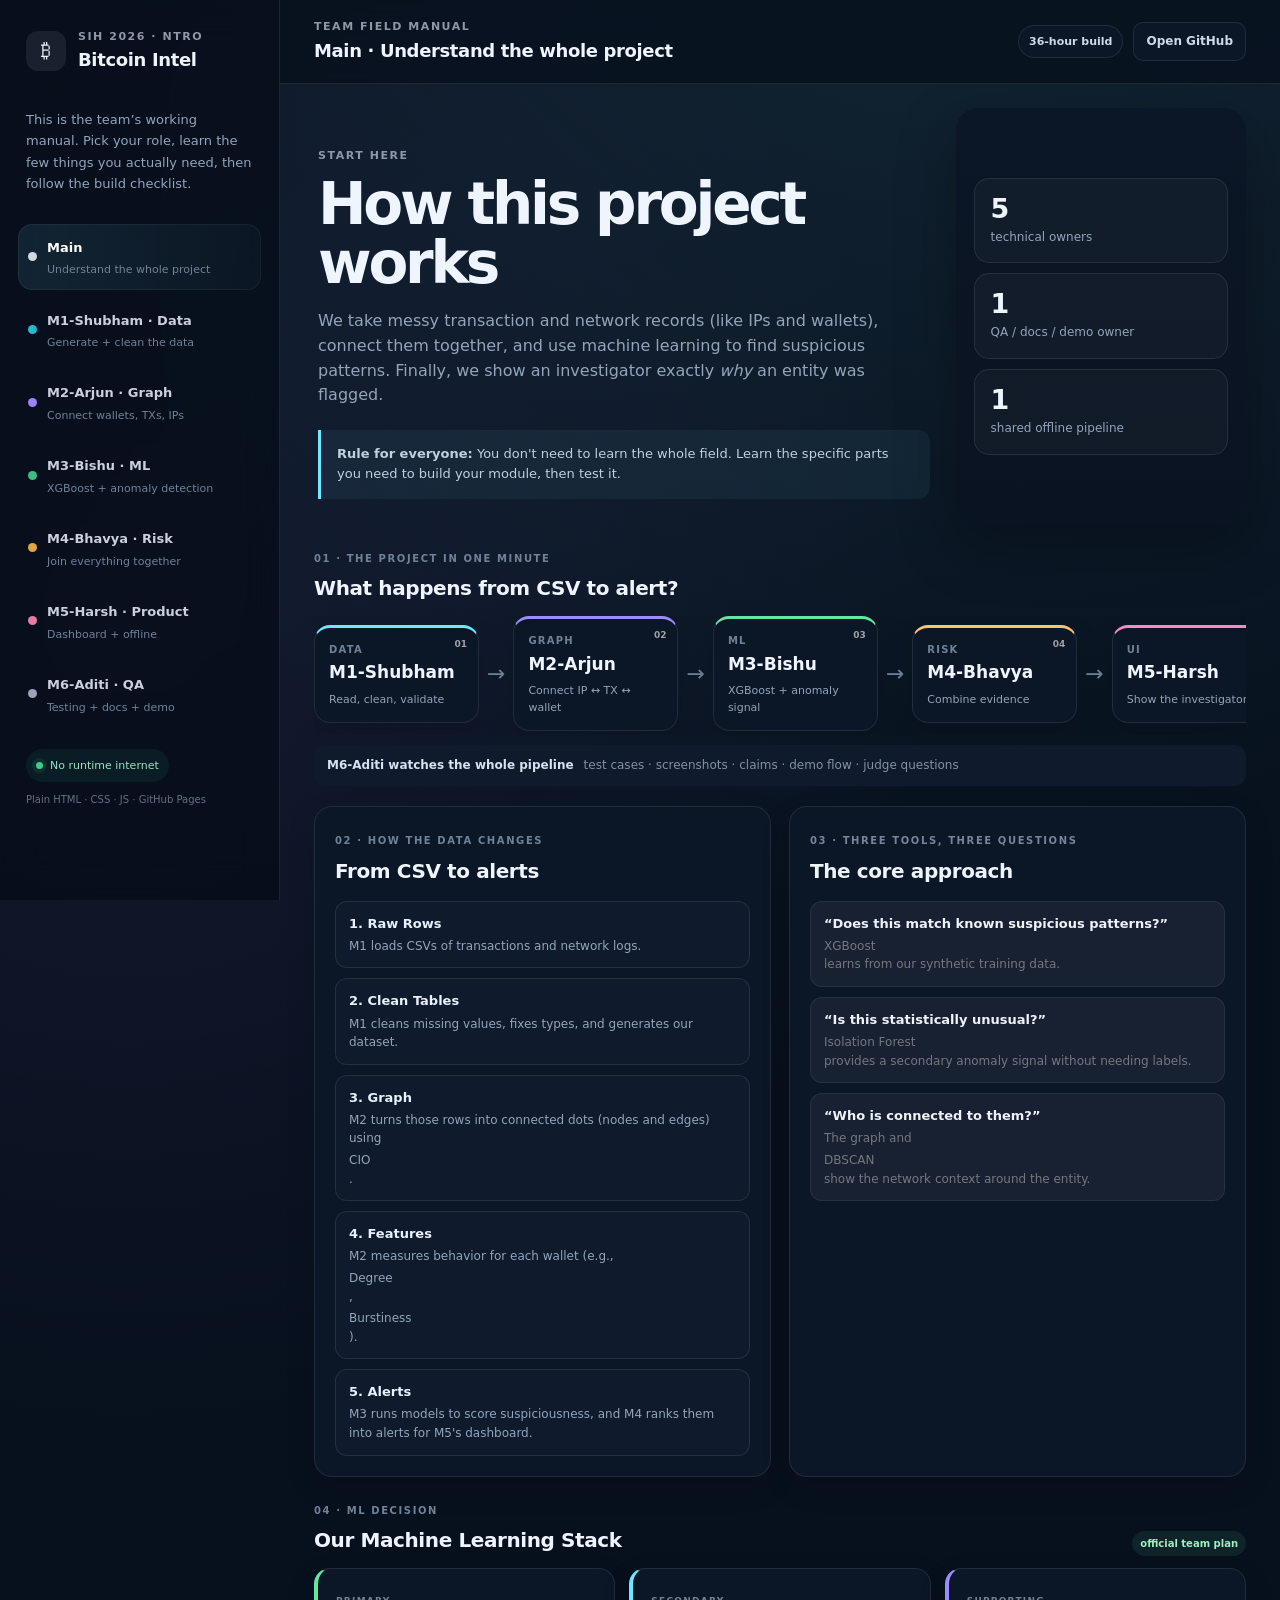
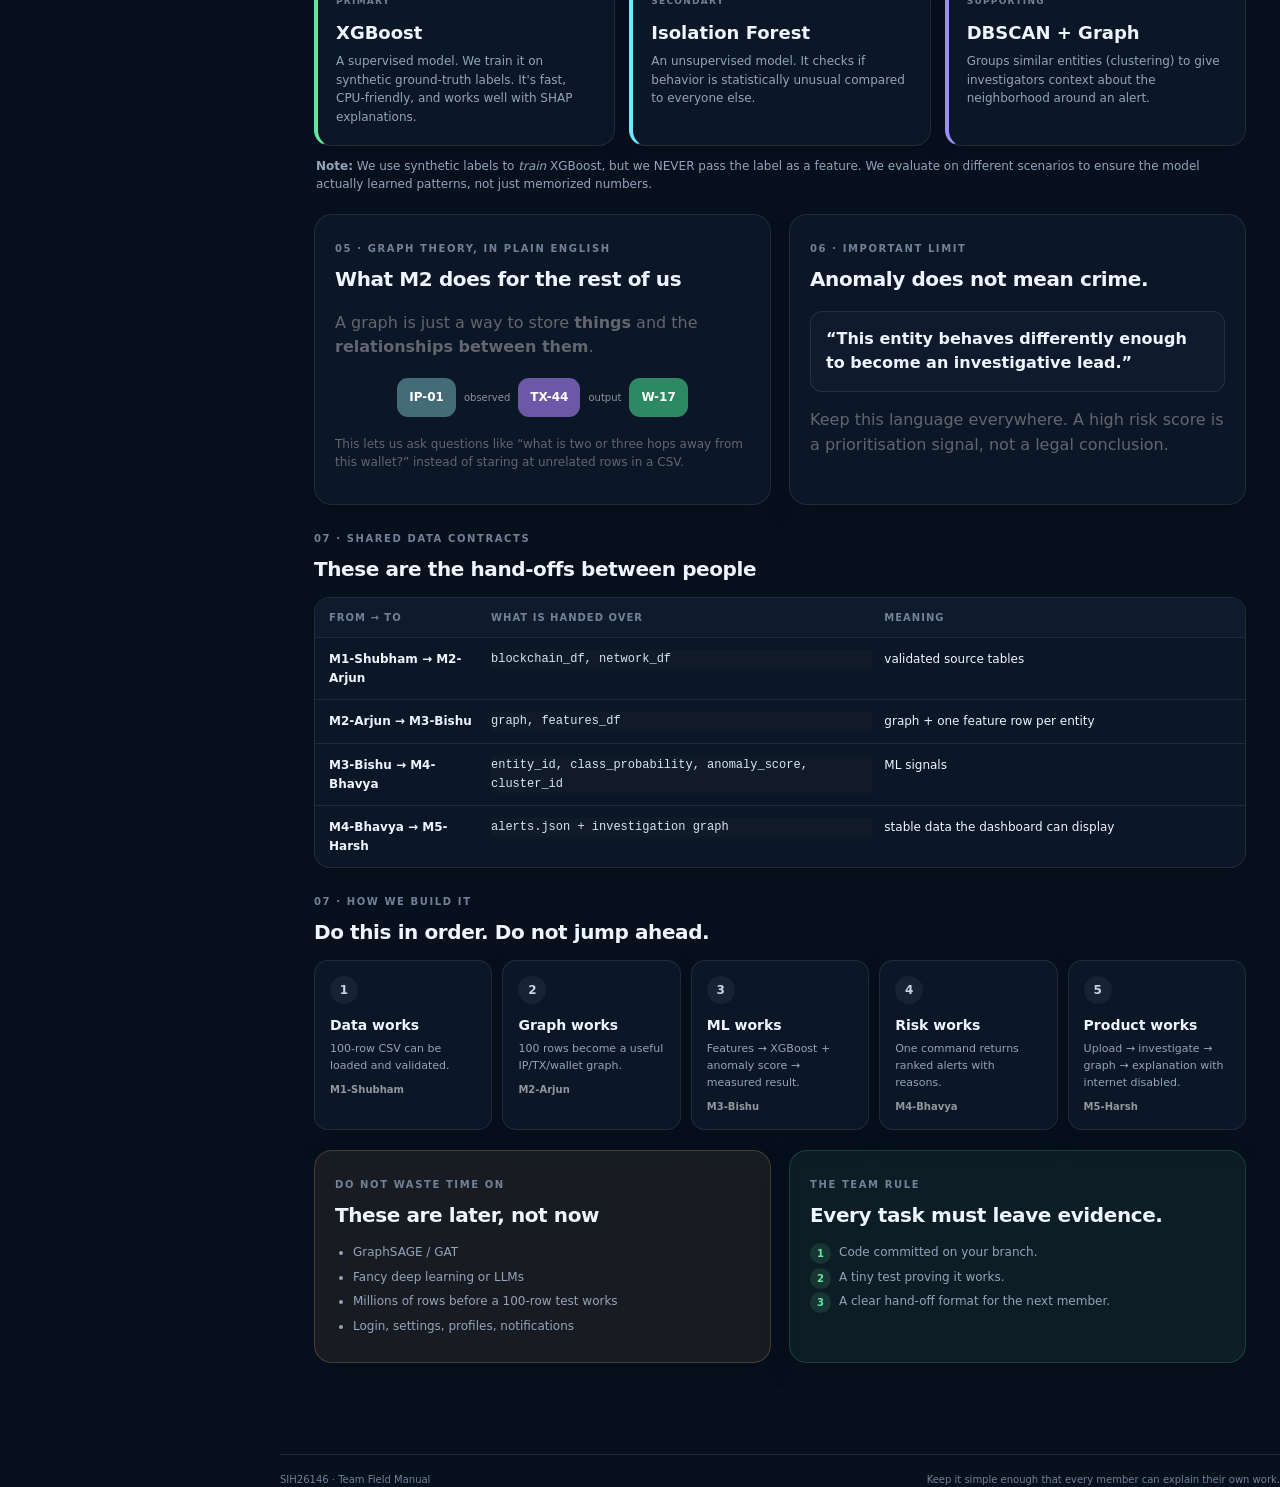
==== commit e642d846: "Updated Readme, website and Added AI Context file" ====
--- a/docs/index.html
+++ b/docs/index.html
@@ -37,7 +37,7 @@
           <button class="nav-item" data-tab="m1">
             <span class="nav-dot cyan"></span
             ><span
-              ><strong>M1-Bhavya · Data</strong
+              ><strong>M1-Shubham · Data</strong
               ><small>Generate + clean the data</small></span
             >
           </button>
@@ -58,7 +58,7 @@
           <button class="nav-item" data-tab="m4">
             <span class="nav-dot amber"></span
             ><span
-              ><strong>M4-Shubham · Risk</strong
+              ><strong>M4-Bhavya · Risk</strong
               ><small>Join everything together</small></span
             >
           </button>
@@ -110,17 +110,17 @@
           <div class="hero-grid">
             <div class="hero-copy">
               <span class="eyebrow">START HERE</span>
-              <h3>Before we write code, <em>understand the machine.</em></h3>
+              <h3>How this project works</h3>
               <p class="lead">
-                The team is not building a “Bitcoin AI.” We are building a small
-                investigation system that takes messy transaction + network
-                records, turns them into connected entities, finds suspicious
-                behaviour, and shows a human why an entity was ranked highly.
+                We take messy transaction and network records (like IPs and
+                wallets), connect them together, and use machine learning to
+                find suspicious patterns. Finally, we show an investigator
+                exactly <em>why</em> an entity was flagged.
               </p>
               <div class="quick-note">
-                <b>Rule for everyone:</b> you do not need to learn the whole
-                field. Learn enough theory to make your module correctly, then
-                learn by implementing it.
+                <b>Rule for everyone:</b> You don't need to learn the whole
+                field. Learn the specific parts you need to build your module,
+                then test it.
               </div>
             </div>
             <div class="hero-side">
@@ -128,7 +128,9 @@
               <div class="big-stat">
                 <b>1</b><span>QA / docs / demo owner</span>
               </div>
-              <div class="big-stat"><b>1</b><span>shared pipeline</span></div>
+              <div class="big-stat">
+                <b>1</b><span>shared offline pipeline</span>
+              </div>
             </div>
           </div>
 
@@ -141,7 +143,7 @@
             </div>
             <div class="pipeline big-pipeline">
               <div class="pipeline-node cyan">
-                <span>01</span><b>DATA</b><strong>M1-Bhavya</strong
+                <span>01</span><b>DATA</b><strong>M1-Shubham</strong
                 ><small>Read, clean, validate</small>
               </div>
               <div class="pipe-arrow">→</div>
@@ -156,7 +158,7 @@
               </div>
               <div class="pipe-arrow">→</div>
               <div class="pipeline-node amber">
-                <span>04</span><b>RISK</b><strong>M4-Shubham</strong
+                <span>04</span><b>RISK</b><strong>M4-Bhavya</strong
                 ><small>Combine evidence</small>
               </div>
               <div class="pipe-arrow">→</div>
@@ -176,67 +178,74 @@
 
           <section class="section two-col">
             <div class="panel paper">
-              <span class="kicker">02 · WHAT IS ACTUALLY UNDER THE HOOD?</span>
-              <h4>The data changes shape five times.</h4>
+              <span class="kicker">02 · HOW THE DATA CHANGES</span>
+              <h4>From CSV to alerts</h4>
               <div class="underhood">
                 <div>
-                  <b>Raw rows</b
-                  ><span
-                    >A transaction is just a record: timestamp, TXID, wallets,
-                    amounts, fee, IP and ports.</span
-                  >
-                </div>
-                <div>
-                  <b>Clean tables</b
-                  ><span
-                    >M1-Bhavya fixes missing values, types, duplicates and bad
-                    records.</span
-                  >
-                </div>
-                <div>
-                  <b>Graph</b
-                  ><span
-                    >M2-Arjun turns records into nodes and edges so
-                    relationships become queryable.</span
-                  >
-                </div>
-                <div>
-                  <b>Feature table</b
-                  ><span
-                    >M2-Arjun measures behaviour: transaction count, degree,
-                    burstiness, IP reuse, counterparties, etc.</span
-                  >
-                </div>
-                <div>
-                  <b>Model output</b
-                  ><span
-                    >M3-Bishu turns those measurements into suspiciousness
-                    signals; M4-Shubham turns signals into ranked alerts.</span
+                  <b>1. Raw Rows</b
+                  ><span>M1 loads CSVs of transactions and network logs.</span>
+                </div>
+                <div>
+                  <b>2. Clean Tables</b
+                  ><span
+                    >M1 cleans missing values, fixes types, and generates our
+                    dataset.</span
+                  >
+                </div>
+                <div>
+                  <b>3. Graph</b
+                  ><span
+                    >M2 turns those rows into connected dots (nodes and edges)
+                    using
+                    <span class="tech-term" data-term="cio">CIO</span>.</span
+                  >
+                </div>
+                <div>
+                  <b>4. Features</b
+                  ><span
+                    >M2 measures behavior for each wallet (e.g.,
+                    <span class="tech-term" data-term="degree">Degree</span>,
+                    <span class="tech-term" data-term="burstiness"
+                      >Burstiness</span
+                    >).</span
+                  >
+                </div>
+                <div>
+                  <b>5. Alerts</b
+                  ><span
+                    >M3 runs models to score suspiciousness, and M4 ranks them
+                    into alerts for M5's dashboard.</span
                   >
                 </div>
               </div>
             </div>
             <div class="panel dark-paper">
-              <span class="kicker">03 · THE CORE IDEA</span>
-              <h4>Three questions, three tools.</h4>
+              <span class="kicker">03 · THREE TOOLS, THREE QUESTIONS</span>
+              <h4>The core approach</h4>
               <div class="question-stack">
                 <div>
-                  <b>“Does this look suspicious?”</b
-                  ><span
-                    >XGBoost learns from our synthetic training labels.</span
-                  >
-                </div>
-                <div>
-                  <b>“Does this look strange?”</b
-                  ><span
-                    >Isolation Forest gives an independent anomaly signal.</span
-                  >
-                </div>
-                <div>
-                  <b>“What is connected to it?”</b
-                  ><span
-                    >The graph shows the transaction and network evidence around
-                    the entity.</span
+                  <b>“Does this match known suspicious patterns?”</b
+                  ><span
+                    ><span class="tech-term" data-term="xgboost">XGBoost</span>
+                    learns from our synthetic training data.</span
+                  >
+                </div>
+                <div>
+                  <b>“Is this statistically unusual?”</b
+                  ><span
+                    ><span class="tech-term" data-term="isolation-forest"
+                      >Isolation Forest</span
+                    >
+                    provides a secondary anomaly signal without needing
+                    labels.</span
+                  >
+                </div>
+                <div>
+                  <b>“Who is connected to them?”</b
+                  ><span
+                    >The graph and
+                    <span class="tech-term" data-term="dbscan">DBSCAN</span>
+                    show the network context around the entity.</span
                   >
                 </div>
               </div>
@@ -247,55 +256,59 @@
             <div class="section-head">
               <div>
                 <span class="kicker">04 · ML DECISION</span>
-                <h4>
-                  Why the current plan is XGBoost first, Isolation Forest second
-                </h4>
+                <h4>Our Machine Learning Stack</h4>
               </div>
               <span class="section-chip green-chip">official team plan</span>
             </div>
             <div class="decision-grid">
               <div class="decision-card primary">
                 <span class="decision-label">PRIMARY</span>
-                <h5>XGBoost</h5>
+                <h5>
+                  <span class="tech-term" data-term="xgboost">XGBoost</span>
+                </h5>
                 <p>
-                  Supervised model. We can train it because our synthetic
-                  generator provides ground-truth labels. It is also the easiest
-                  route to SHAP explanations.
+                  A supervised model. We train it on synthetic ground-truth
+                  labels. It's fast, CPU-friendly, and works well with
+                  <span class="tech-term" data-term="shap">SHAP</span>
+                  explanations.
                 </p>
-                <div class="decision-arrow">features → class probability</div>
               </div>
               <div class="decision-card secondary">
                 <span class="decision-label">SECONDARY</span>
-                <h5>Isolation Forest</h5>
+                <h5>
+                  <span class="tech-term" data-term="isolation-forest"
+                    >Isolation Forest</span
+                  >
+                </h5>
                 <p>
-                  Unsupervised check. It asks whether behaviour is unusual
-                  compared with the wider population. It does not prove
-                  wrongdoing.
+                  An unsupervised model. It checks if behavior is statistically
+                  unusual compared to everyone else.
                 </p>
-                <div class="decision-arrow">features → anomaly score</div>
               </div>
               <div class="decision-card support">
                 <span class="decision-label">SUPPORTING</span>
-                <h5>Clustering + graph</h5>
+                <h5>
+                  <span class="tech-term" data-term="dbscan">DBSCAN</span> +
+                  Graph
+                </h5>
                 <p>
-                  Groups similar entities and gives investigators the
-                  surrounding structure needed to inspect the alert.
+                  Groups similar entities (clustering) to give investigators
+                  context about the neighborhood around an alert.
                 </p>
-                <div class="decision-arrow">features / edges → context</div>
               </div>
             </div>
             <p class="small-note">
-              Important: the synthetic label is allowed into XGBoost training,
-              but never as a feature. For evaluation, create separate train /
-              validation / test scenarios so the model is not simply memorising
-              the generator.
+              <strong>Note:</strong> We use synthetic labels to
+              <em>train</em> XGBoost, but we NEVER pass the label as a feature.
+              We evaluate on different scenarios to ensure the model actually
+              learned patterns, not just memorized numbers.
             </p>
           </section>
 
           <section class="section two-col">
             <div class="panel">
               <span class="kicker">05 · GRAPH THEORY, IN PLAIN ENGLISH</span>
-              <h4>What M2-Arjun is doing for the rest of us</h4>
+              <h4>What M2 does for the rest of us</h4>
               <p>
                 A graph is just a way to store <b>things</b> and the
                 <b>relationships between them</b>.
@@ -308,9 +321,9 @@
                 <div class="g-node wallet">W-17</div>
               </div>
               <p class="muted">
-                The useful part is that we can ask questions such as “what is
-                two or three hops away from this wallet?” instead of staring at
-                unrelated rows in a CSV.
+                This lets us ask questions like “what is two or three hops away
+                from this wallet?” instead of staring at unrelated rows in a
+                CSV.
               </p>
             </div>
             <div class="panel">
@@ -321,8 +334,8 @@
                 investigative lead.”
               </div>
               <p>
-                Keep this language in the UI, README and presentation. A high
-                risk score is a prioritisation signal, not a legal conclusion.
+                Keep this language everywhere. A high risk score is a
+                prioritisation signal, not a legal conclusion.
               </p>
             </div>
           </section>
@@ -339,7 +352,8 @@
                 <b>From → To</b><b>What is handed over</b><b>Meaning</b>
               </div>
               <div class="contract-row">
-                <b>M1-Bhavya → M2-Arjun</b><code>blockchain_df, network_df</code
+                <b>M1-Shubham → M2-Arjun</b
+                ><code>blockchain_df, network_df</code
                 ><span>validated source tables</span>
               </div>
               <div class="contract-row">
@@ -347,13 +361,13 @@
                 ><span>graph + one feature row per entity</span>
               </div>
               <div class="contract-row">
-                <b>M3-Bishu → M4-Shubham</b
+                <b>M3-Bishu → M4-Bhavya</b
                 ><code
                   >entity_id, class_probability, anomaly_score, cluster_id</code
                 ><span>ML signals</span>
               </div>
               <div class="contract-row">
-                <b>M4-Shubham → M5-Harsh</b
+                <b>M4-Bhavya → M5-Harsh</b
                 ><code>alerts.json + investigation graph</code
                 ><span>stable data the dashboard can display</span>
               </div>
@@ -363,7 +377,7 @@
           <section class="section">
             <div class="section-head">
               <div>
-                <span class="kicker">08 · HOW WE SHOULD BUILD IT</span>
+                <span class="kicker">07 · HOW WE BUILD IT</span>
                 <h4>Do this in order. Do not jump ahead.</h4>
               </div>
             </div>
@@ -373,7 +387,7 @@
                 <div>
                   <b>Data works</b>
                   <p>100-row CSV can be loaded and validated.</p>
-                  <small>M1-Bhavya</small>
+                  <small>M1-Shubham</small>
                 </div>
               </div>
               <div class="gate">
@@ -397,7 +411,7 @@
                 <div>
                   <b>Risk works</b>
                   <p>One command returns ranked alerts with reasons.</p>
-                  <small>M4-Shubham</small>
+                  <small>M4-Bhavya</small>
                 </div>
               </div>
               <div class="gate">
@@ -420,31 +434,28 @@
               <h4>These are later, not now</h4>
               <ul class="plain-list">
                 <li>GraphSAGE / GAT</li>
-                <li>Fancy deep learning</li>
-                <li>GeoIP before the core pipeline works</li>
-                <li>Millions of rows before a 100-row end-to-end test works</li>
+                <li>Fancy deep learning or LLMs</li>
+                <li>Millions of rows before a 100-row test works</li>
                 <li>Login, settings, profiles, notifications</li>
-                <li>Docker before local Python works</li>
               </ul>
             </div>
             <div class="panel success-panel">
               <span class="kicker">THE TEAM RULE</span>
-              <h4>Every finished task must leave evidence.</h4>
+              <h4>Every task must leave evidence.</h4>
               <ol class="plain-list numbered">
                 <li>Code committed on your branch.</li>
-                <li>A tiny test or sample proving it works.</li>
-                <li>A note saying what your output looks like.</li>
-                <li>A clear hand-off to the next member.</li>
+                <li>A tiny test proving it works.</li>
+                <li>A clear hand-off format for the next member.</li>
               </ol>
             </div>
           </section>
         </section>
 
-        <!-- ========================= M1-Bhavya ========================= -->
+        <!-- ========================= M1-Shubham ========================= -->
         <section class="page" data-page="m1">
           <div class="role-hero role-cyan">
             <div>
-              <span class="role-badge">M1-Bhavya · DATA ENGINEER</span>
+              <span class="role-badge">M1-Shubham · DATA ENGINEER</span>
               <h3>
                 Your job: make believable data and make bad input fail early.
               </h3>
@@ -465,28 +476,32 @@
               <ol class="step-list">
                 <li>
                   <b>pandas</b
-                  ><span
-                    >DataFrame, read_csv, read_json, filtering, groupby, merge,
-                    dtypes.</span
-                  >
-                </li>
-                <li>
-                  <b>Validation</b
-                  ><span
-                    >Missing fields, duplicate rows, invalid timestamps, IP
-                    validation, numeric ranges.</span
-                  >
-                </li>
-                <li>
-                  <b>Random data generation</b
-                  ><span
-                    >NumPy random generator + Faker for IPs and
-                    identifiers.</span
-                  >
-                </li>
-                <li>
-                  <b>Scenario thinking</b
-                  ><span>Normal, burst, fan-out, fan-in, chain, mixed.</span>
+                  ><span>DataFrame, `read_csv`, `groupby`, `merge`.</span>
+                </li>
+                <li>
+                  <b>Data Validation</b
+                  ><span
+                    >Find missing fields, duplicate rows, bad timestamps.</span
+                  >
+                </li>
+                <li>
+                  <b>Synthetic Generation</b
+                  ><span
+                    >Use NumPy/Faker to generate realistic normal traffic.</span
+                  >
+                </li>
+                <li>
+                  <b>Scenario Injection</b
+                  ><span
+                    >Generate
+                    <span class="tech-term" data-term="burstiness"
+                      >Burstiness</span
+                    >,
+                    <span class="tech-term" data-term="fan-out">Fan-Out</span>,
+                    and
+                    <span class="tech-term" data-term="fan-in">Fan-In</span>
+                    scenarios.</span
+                  >
                 </li>
               </ol>
             </div>
@@ -509,138 +524,53 @@
           <section class="section">
             <div class="section-head">
               <div>
-                <span class="kicker">BUILD ORDER</span>
-                <h4>Do these steps in this exact order</h4>
-              </div>
-            </div>
-            <div class="action-list">
-              <div class="action">
-                <span>01</span>
-                <div>
-                  <h5>Create the 100-row sample</h5>
-                  <p>
-                    Make the smallest hand-checkable dataset first. Include at
-                    least one of every important field.
-                  </p>
-                  <pre>
-data/sample/blockchain.csv
-data/sample/network.csv</pre
-                  >
-                </div>
-              </div>
-              <div class="action">
-                <span>02</span>
-                <div>
-                  <h5>Write the schema check</h5>
-                  <p>
-                    Reject files with missing required columns. Convert
-                    timestamps and numeric columns to fixed types.
-                  </p>
-                  <pre>
-required = ["timestamp", "txid", "input_wallet", "output_wallet", "amount", "fee", "script_type"]</pre
-                  >
-                </div>
-              </div>
-              <div class="action">
-                <span>03</span>
-                <div>
-                  <h5>Generate normal behaviour</h5>
-                  <p>
-                    Create realistic wallet activity first. It should have a
-                    mixture of small and medium transfers, repeated
-                    counterparties, and ordinary timing.
-                  </p>
-                </div>
-              </div>
-              <div class="action">
-                <span>04</span>
-                <div>
-                  <h5>Add controlled anomalies</h5>
-                  <p>
-                    Implement burst, fan-out, fan-in, chain and mixed scenarios.
-                    Keep a hidden <code>ground_truth_anomalous</code> and
-                    <code>scenario_type</code> column for evaluation.
-                  </p>
-                </div>
-              </div>
-              <div class="action">
-                <span>05</span>
-                <div>
-                  <h5>Make train/validation/test generators different</h5>
-                  <p>
-                    Change ranges and scenario mixtures so the model cannot
-                    simply memorise one magic number.
-                  </p>
-                </div>
-              </div>
-              <div class="action">
-                <span>06</span>
-                <div>
-                  <h5>Write failure tests</h5>
-                  <p>
-                    Test empty file, missing column, duplicate TX, bad IP,
-                    negative amount and bad timestamp.
-                  </p>
-                </div>
-              </div>
-            </div>
+                <span class="kicker">BUILD CHECKLIST</span>
+                <h4>Do this in order</h4>
+              </div>
+            </div>
+            <ul class="check-list">
+              <li>
+                Create a simple 100-row sample dataset by hand to test the
+                pipeline.
+              </li>
+              <li>
+                Write a schema validator to reject bad CSVs (e.g., negative
+                amounts).
+              </li>
+              <li>Write the synthetic generator for "Normal" behavior.</li>
+              <li>
+                Write the generator for Anomalous behaviors (<span
+                  class="tech-term"
+                  data-term="fan-out"
+                  >Fan-out</span
+                >,
+                <span class="tech-term" data-term="burstiness">Burstiness</span
+                >).
+              </li>
+              <li>
+                Ensure the ground-truth label is generated but kept completely
+                separate from the features we hand to the ML model.
+              </li>
+            </ul>
           </section>
 
           <section class="section two-col">
             <div class="panel">
-              <span class="kicker">HAND OFF TO M2-Arjun</span>
-              <h4>What M2-Arjun should receive</h4>
+              <span class="kicker">HAND OFF TO M2</span>
+              <h4>Output required</h4>
               <div class="code-card">
                 <code>blockchain_df</code><code>network_df</code>
               </div>
+              <p>M2 must be able to use your output without manual fixing.</p>
+            </div>
+            <div class="panel">
+              <span class="kicker">WATCH OUT FOR</span>
+              <h4>Don't cheat</h4>
               <p>
-                Same column names every time. M2-Arjun should not need to know
-                which file format you parsed.
+                Do not generate training and testing datasets using the exact
+                same random seeds or ranges, otherwise our ML model is just
+                memorizing the generator instead of learning patterns.
               </p>
-            </div>
-            <div class="panel">
-              <span class="kicker">DONE WHEN</span>
-              <h4>You are actually finished when…</h4>
-              <ul class="check-list">
-                <li>100-row sample loads.</li>
-                <li>Bad files fail with useful messages.</li>
-                <li>Generator can produce all six scenarios.</li>
-                <li>
-                  Ground truth exists but is not mixed into normal features.
-                </li>
-                <li>
-                  M2-Arjun can use your output without editing it manually.
-                </li>
-              </ul>
-            </div>
-          </section>
-
-          <section class="section">
-            <div class="section-head">
-              <div>
-                <span class="kicker">COMMON MISTAKES</span>
-                <h4>Watch these</h4>
-              </div>
-            </div>
-            <div class="mistake-grid">
-              <div>
-                <b>Random = realistic?</b>
-                <p>
-                  No. Behaviour is the point. Random rows without relationships
-                  are useless for this project.
-                </p>
-              </div>
-              <div>
-                <b>Labels are public?</b>
-                <p>
-                  No. Keep them in the evaluation data path, not in the ML
-                  feature set.
-                </p>
-              </div>
-              <div>
-                <b>Huge data first?</b>
-                <p>No. Get 100 rows working, then 10k, then 100k.</p>
-              </div>
             </div>
           </section>
         </section>
@@ -667,32 +597,30 @@
               <span class="kicker">LEARN FIRST</span>
               <h4>The small set of graph ideas you need</h4>
               <ol class="step-list">
-                <li><b>Node</b><span>A thing: wallet, TX, IP, ASN.</span></li>
+                <li><b>Node</b><span>A thing: wallet, TX, IP.</span></li>
                 <li>
                   <b>Edge</b
-                  ><span
-                    >A relationship: INPUT, OUTPUT, OBSERVED, SENDS_TO.</span
-                  >
-                </li>
-                <li>
-                  <b>Directed graph</b
-                  ><span>Direction matters for money flow.</span>
-                </li>
-                <li>
-                  <b>Degree</b
-                  ><span
-                    >How many incoming/outgoing relationships a node has.</span
-                  >
-                </li>
-                <li>
-                  <b>Path / hop</b
-                  ><span>How far one entity is from another.</span>
-                </li>
-                <li>
-                  <b>Entity clustering</b
-                  ><span
-                    >When multiple wallet addresses may belong to one
-                    actor.</span
+                  ><span>A relationship: INPUT, OUTPUT, OBSERVED.</span>
+                </li>
+                <li>
+                  <b><span class="tech-term" data-term="degree">Degree</span></b
+                  ><span>How many connections a node has (In/Out).</span>
+                </li>
+                <li>
+                  <b
+                    ><span class="tech-term" data-term="pagerank"
+                      >PageRank</span
+                    ></b
+                  ><span>Measures entity importance in the graph.</span>
+                </li>
+                <li>
+                  <b
+                    >Entity clustering (<span class="tech-term" data-term="cio"
+                      >CIO</span
+                    >)</b
+                  ><span
+                    >Grouping multiple wallet addresses that likely belong to
+                    one actor.</span
                   >
                 </li>
               </ol>
@@ -715,77 +643,42 @@
           <section class="section">
             <div class="section-head">
               <div>
-                <span class="kicker">BUILD ORDER</span>
-                <h4>Build the graph in layers</h4>
-              </div>
-            </div>
-            <div class="action-list">
-              <div class="action">
-                <span>01</span>
-                <div>
-                  <h5>Build the transaction-only graph</h5>
-                  <p>
-                    Start with wallet → TX → wallet. Confirm amounts and
-                    timestamps are stored on edges.
-                  </p>
-                  <pre>W01 --INPUT--> TX01 --OUTPUT--> W02</pre>
-                </div>
-              </div>
-              <div class="action">
-                <span>02</span>
-                <div>
-                  <h5>Add network observations</h5>
-                  <p>
-                    Connect IP → TX when the source timestamp falls within the
-                    agreed observation rule from the PS/synthetic generator.
-                  </p>
-                  <pre>IP01 --OBSERVED--> TX01</pre>
-                </div>
-              </div>
-              <div class="action">
-                <span>03</span>
-                <div>
-                  <h5>Add entity clustering</h5>
-                  <p>
-                    Implement Common Input Ownership as a heuristic. Keep the
-                    method and confidence; do not present the cluster as
-                    absolute truth.
-                  </p>
-                </div>
-              </div>
-              <div class="action">
-                <span>04</span>
-                <div>
-                  <h5>Compute graph features</h5>
-                  <p>
-                    At minimum: in-degree, out-degree, total degree, unique
-                    counterparties, PageRank, clustering coefficient and cluster
-                    size.
-                  </p>
-                </div>
-              </div>
-              <div class="action">
-                <span>05</span>
-                <div>
-                  <h5>Add behavioural graph features</h5>
-                  <p>
-                    Fan-in/out, merge/split ratios, path length and simple
-                    peeling-chain length. Avoid expensive centralities until the
-                    basic pipeline is fast.
-                  </p>
-                </div>
-              </div>
-              <div class="action">
-                <span>06</span>
-                <div>
-                  <h5>Save a small investigation subgraph</h5>
-                  <p>
-                    Given an entity ID, return its 2–3 hop neighbourhood.
-                    M5-Harsh will use this later for the evidence view.
-                  </p>
-                </div>
-              </div>
-            </div>
+                <span class="kicker">BUILD CHECKLIST</span>
+                <h4>Do this in order</h4>
+              </div>
+            </div>
+            <ul class="check-list">
+              <li>
+                Build the base transaction graph (Wallet → TX → Wallet) using
+                NetworkX.
+              </li>
+              <li>Add network observations (IP → TX).</li>
+              <li>
+                Implement
+                <span class="tech-term" data-term="cio">CIO</span> clustering to
+                group wallets.
+              </li>
+              <li>
+                Compute standard graph features (<span
+                  class="tech-term"
+                  data-term="degree"
+                  >Degree</span
+                >, <span class="tech-term" data-term="pagerank">PageRank</span>,
+                Unique Counterparties).
+              </li>
+              <li>
+                Compute behavioral features (<span
+                  class="tech-term"
+                  data-term="fan-in"
+                  >Fan-in</span
+                >, <span class="tech-term" data-term="fan-out">Fan-out</span>,
+                Peeling).
+              </li>
+              <li>
+                Write a function to extract a small 2-hop sub-graph around a
+                specific entity (for the UI).
+              </li>
+            </ul>
           </section>
 
           <section class="section two-col">
@@ -805,8 +698,16 @@
               <span class="kicker">DONE WHEN</span>
               <h4>Prove these three things</h4>
               <ul class="check-list">
-                <li>A fan-out wallet has high out-degree.</li>
-                <li>A fan-in wallet has high in-degree.</li>
+                <li>
+                  A
+                  <span class="tech-term" data-term="fan-out">fan-out</span>
+                  wallet has high out-degree.
+                </li>
+                <li>
+                  A
+                  <span class="tech-term" data-term="fan-in">fan-in</span>
+                  wallet has high in-degree.
+                </li>
                 <li>Clicking an entity returns a sensible local subgraph.</li>
               </ul>
             </div>
@@ -840,37 +741,27 @@
               <ol class="step-list">
                 <li>
                   <b>Feature</b
-                  ><span
-                    >A measurable property such as degree, burstiness or
-                    transaction count.</span
-                  >
+                  ><span>A measurable property like degree or burstiness.</span>
                 </li>
                 <li><b>Sample</b><span>One entity / wallet row.</span></li>
                 <li>
-                  <b>Classification</b
-                  ><span
-                    >Learn from labelled examples: benign vs anomalous.</span
-                  >
-                </li>
-                <li>
                   <b>Overfitting</b
                   ><span
-                    >Model memorises the training examples instead of learning a
-                    useful pattern.</span
+                    >Model memorizes the training data instead of learning
+                    patterns.</span
                   >
                 </li>
                 <li>
                   <b>Leakage</b
                   ><span
-                    >Information from the answer sneaks into the features or
-                    test process.</span
-                  >
-                </li>
-                <li>
-                  <b>Precision / recall / F1</b
-                  ><span
-                    >Measure whether alerts are useful, not merely
-                    numerous.</span
+                    >When the answer (ground truth) sneaks into the
+                    features.</span
+                  >
+                </li>
+                <li>
+                  <b>Precision & Recall</b
+                  ><span
+                    >Metrics to measure if our alerts are actually useful.</span
                   >
                 </li>
               </ol>
@@ -893,106 +784,48 @@
           <section class="section">
             <div class="section-head">
               <div>
-                <span class="kicker">YOUR BUILD ORDER</span>
+                <span class="kicker">BUILD CHECKLIST</span>
                 <h4>Follow this order</h4>
               </div>
             </div>
-            <div class="action-list">
-              <div class="action">
-                <span>01</span>
-                <div>
-                  <h5>Build a toy classifier</h5>
-                  <p>
-                    Create 100–500 synthetic feature rows and train XGBoost on
-                    two classes. Do this before touching the Bitcoin pipeline.
-                  </p>
-                  <pre>X → XGBoost → probability → prediction</pre>
-                </div>
-              </div>
-              <div class="action">
-                <span>02</span>
-                <div>
-                  <h5>Create the feature list</h5>
-                  <p>
-                    Agree with M2-Arjun on the numerical feature columns.
-                    Example: transaction_count, total_inflow, counterparties,
-                    burstiness, degree, pagerank, IP_count.
-                  </p>
-                </div>
-              </div>
-              <div class="action">
-                <span>03</span>
-                <div>
-                  <h5>Make three dataset versions</h5>
-                  <p>
-                    Training, validation and test must come from different
-                    random seeds and preferably different behaviour ranges. This
-                    is how you defend yourself against the “you trained on your
-                    own generator” question.
-                  </p>
-                </div>
-              </div>
-              <div class="action">
-                <span>04</span>
-                <div>
-                  <h5>Train XGBoost</h5>
-                  <p>
-                    Start with a small CPU-friendly model. Save the feature list
-                    and the trained model. Do not tune ten parameters at once.
-                  </p>
-                  <pre>
-model.fit(X_train, y_train)
-prob = model.predict_proba(X_test)[:, 1]</pre
-                  >
-                </div>
-              </div>
-              <div class="action">
-                <span>05</span>
-                <div>
-                  <h5>Measure the model</h5>
-                  <p>
-                    Report precision, recall, F1 and PR-AUC. Also record false
-                    positives. If the model catches every anomaly by flagging
-                    everything, that is not a success.
-                  </p>
-                </div>
-              </div>
-              <div class="action">
-                <span>06</span>
-                <div>
-                  <h5>Add SHAP</h5>
-                  <p>
-                    Once the model is stable, use TreeExplainer to show the top
-                    features pushing a prediction higher or lower.
-                  </p>
-                  <pre>
-explainer = shap.TreeExplainer(model)
-values = explainer.shap_values(X_one)</pre
-                  >
-                </div>
-              </div>
-              <div class="action">
-                <span>07</span>
-                <div>
-                  <h5>Add Isolation Forest</h5>
-                  <p>
-                    Train it on the same behavioural features without labels.
-                    Store its anomaly score separately. Do not pretend the score
-                    is a probability of crime.
-                  </p>
-                </div>
-              </div>
-              <div class="action">
-                <span>08</span>
-                <div>
-                  <h5>Hand both signals to M4-Shubham</h5>
-                  <p>
-                    Return class probability, anomaly score, cluster ID and top
-                    explanation features.
-                  </p>
-                </div>
-              </div>
-            </div>
+            <ul class="check-list">
+              <li>
+                Build a toy classifier on 100 rows to ensure the code runs.
+              </li>
+              <li>
+                Agree with M2 on the feature list (e.g. `transaction_count`,
+                `burstiness`, `pagerank`).
+              </li>
+              <li>
+                Ensure Train, Validation, and Test sets use completely different
+                seeds/ranges.
+              </li>
+              <li>
+                Train the
+                <span class="tech-term" data-term="xgboost">XGBoost</span>
+                primary model.
+              </li>
+              <li>
+                Measure F1, Precision, and Recall. Don't just show accuracy!
+              </li>
+              <li>
+                Integrate
+                <span class="tech-term" data-term="shap">SHAP</span> to generate
+                explanations for the top predictions.
+              </li>
+              <li>
+                Train the
+                <span class="tech-term" data-term="isolation-forest"
+                  >Isolation Forest</span
+                >
+                model on the same features (without labels) for a secondary
+                anomaly score.
+              </li>
+              <li>
+                Hand off `class_probability`, `anomaly_score`, `cluster_id`, and
+                `top_features` to M4.
+              </li>
+            </ul>
           </section>
 
           <section class="section">
@@ -1029,7 +862,7 @@
               </div>
               <div class="pipe-arrow">→</div>
               <div class="model-step">
-                <span>→</span><b>M4-Shubham</b
+                <span>→</span><b>M4-Bhavya</b
                 ><small>combine signals into risk</small>
               </div>
             </div>
@@ -1099,7 +932,7 @@
               <div>
                 <b>Handoff</b
                 ><span
-                  >M4-Shubham can consume one JSON row without reading your
+                  >M4-Bhavya can consume one JSON row without reading your
                   training code.</span
                 >
               </div>
@@ -1107,11 +940,11 @@
           </section>
         </section>
 
-        <!-- ========================= M4-Shubham ========================= -->
+        <!-- ========================= M4-Bhavya ========================= -->
         <section class="page" data-page="m4">
           <div class="role-hero role-amber">
             <div>
-              <span class="role-badge">M4-Shubham · RISK + INTEGRATION</span>
+              <span class="role-badge">M4-Bhavya · RISK + INTEGRATION</span>
               <h3>
                 Your job: make five separate modules behave like one
                 application.
@@ -1326,27 +1159,24 @@
           <section class="section">
             <div class="section-head">
               <div>
-                <span class="kicker">BUILD ORDER</span>
-                <h4>Build only these screens first</h4>
+                <span class="kicker">BUILD CHECKLIST</span>
+                <h4>Build only these screens</h4>
               </div>
             </div>
             <div class="screen-flow">
               <div>
                 <span>01</span><b>Overview</b>
-                <p>
-                  Transactions · wallets · IPs · total alerts · high-risk
-                  alerts.
-                </p>
+                <p>High-level stats: total alerts, high-risk alerts.</p>
               </div>
               <i>→</i>
               <div>
                 <span>02</span><b>Ranked Alerts</b>
-                <p>Sort by risk. Let the user choose an alert.</p>
+                <p>List of alerts sorted by risk. Click to investigate.</p>
               </div>
               <i>→</i>
               <div>
                 <span>03</span><b>Investigation</b>
-                <p>Graph + reasons + timeline + network context.</p>
+                <p>Detailed view: Subgraph, reasons, timeline.</p>
               </div>
             </div>
           </section>
@@ -1445,28 +1275,28 @@
               <h4>Understand the system from the outside.</h4>
               <ol class="step-list">
                 <li>
-                  <b>Pipeline</b
-                  ><span>Data → graph → ML → risk → dashboard.</span>
-                </li>
-                <li>
                   <b>Vocabulary</b
                   ><span
-                    >fan-in, fan-out, burst, anomaly, cluster, evidence
-                    path.</span
+                    >Know terms like
+                    <span class="tech-term" data-term="fan-in">fan-in</span>,
+                    <span class="tech-term" data-term="fan-out">fan-out</span>,
+                    <span class="tech-term" data-term="burstiness"
+                      >burstiness</span
+                    >, and anomaly.</span
                   >
                 </li>
                 <li>
                   <b>Claims</b
                   ><span
-                    >Know the difference between “anomalous” and
-                    “criminal”.</span
-                  >
-                </li>
-                <li>
-                  <b>Demo flow</b
-                  ><span
-                    >Be able to guide a judge through one complete
-                    investigation.</span
+                    >Never say "criminal" when we mean "investigative
+                    lead."</span
+                  >
+                </li>
+                <li>
+                  <b>Demo Flow</b
+                  ><span
+                    >Be ready to guide a judge through a 5-minute offline
+                    demo.</span
                   >
                 </li>
               </ol>
@@ -1486,26 +1316,21 @@
             <div class="section-head">
               <div>
                 <span class="kicker">TEST THE BEHAVIOUR</span>
-                <h4>For each scenario, write down what should happen.</h4>
+                <h4>What should happen?</h4>
               </div>
             </div>
             <div class="qa-grid">
-              <div><b>NORMAL</b><span>Should stay mostly low-risk.</span></div>
-              <div><b>BURST</b><span>Temporal features should rise.</span></div>
-              <div>
-                <b>FAN-OUT</b
-                ><span>Out-degree / counterparties should rise.</span>
-              </div>
-              <div>
-                <b>FAN-IN</b><span>In-degree / consolidation should rise.</span>
-              </div>
-              <div>
-                <b>CHAIN</b><span>Sequential path should be visible.</span>
-              </div>
-              <div>
-                <b>MIXED</b
-                ><span>Multiple evidence reasons should appear.</span>
-              </div>
+              <div><b>NORMAL</b><span>Low risk score.</span></div>
+              <div><b>BURST</b><span>Temporal features spike.</span></div>
+              <div>
+                <b><span class="tech-term" data-term="fan-out">FAN-OUT</span></b
+                ><span>Out-degree spikes.</span>
+              </div>
+              <div>
+                <b><span class="tech-term" data-term="fan-in">FAN-IN</span></b
+                ><span>In-degree spikes.</span>
+              </div>
+              <div><b>MIXED</b><span>Multiple reasons triggered.</span></div>
             </div>
           </section>
 
@@ -1564,40 +1389,48 @@
             </div>
             <div class="qa-list">
               <div>
-                <b>Why XGBoost?</b>
+                <b
+                  >Why
+                  <span class="tech-term" data-term="xgboost">XGBoost</span>?</b
+                >
                 <p>
-                  It is a strong CPU-friendly choice for our engineered tabular
-                  graph/temporal features and gives us a straightforward SHAP
-                  path.
+                  It's CPU-friendly, handles structured features well, and gives
+                  straightforward
+                  <span class="tech-term" data-term="shap">SHAP</span>
+                  explanations.
                 </p>
               </div>
               <div>
-                <b>Why also Isolation Forest?</b>
+                <b
+                  >Why
+                  <span class="tech-term" data-term="isolation-forest"
+                    >Isolation Forest</span
+                  >?</b
+                >
                 <p>
-                  It gives an independent unsupervised “how unusual is this?”
-                  signal.
+                  It gives an independent unsupervised anomaly signal without
+                  relying on training labels.
                 </p>
               </div>
               <div>
                 <b>Why synthetic data?</b>
                 <p>
-                  The PS requires synthetic data. We keep ground truth for
-                  evaluation and deliberately test on different generated
-                  distributions.
+                  The PS requires it. We evaluate on distinct generator
+                  distributions so the model learns concepts, not just fixed
+                  ranges.
                 </p>
               </div>
               <div>
-                <b>Does an alert prove crime?</b>
+                <b>Does an alert prove a crime?</b>
                 <p>
-                  No. It is an investigative lead based on behavioural and
-                  relational evidence.
+                  No. It is an investigative lead based on behavioral anomalies.
                 </p>
               </div>
               <div>
                 <b>Why a graph?</b>
                 <p>
-                  Because the useful question is often “what is connected to
-                  this entity?” rather than “what does this one row look like?”
+                  Because the real value is understanding who an entity is
+                  connected to, not just what they did in one transaction.
                 </p>
               </div>
             </div>
@@ -1613,6 +1446,18 @@
         </footer>
       </main>
     </div>
+
+    <!-- Tech Term Modal -->
+    <div class="modal-overlay" id="defModal">
+      <div class="modal-content">
+        <button class="modal-close" id="defModalClose" aria-label="Close modal">
+          &times;
+        </button>
+        <h3 id="defModalTitle">Term</h3>
+        <p id="defModalText">Definition goes here.</p>
+      </div>
+    </div>
+
     <script src="app.js"></script>
   </body>
 </html>
--- a/docs/styles.css
+++ b/docs/styles.css
@@ -303,3 +303,77 @@
 ::-webkit-scrollbar-track { background: #08111e; }
 ::-webkit-scrollbar-thumb { background: #24344a; border-radius: 999px; }
 ::-webkit-scrollbar-thumb:hover { background: #314762; }
+
+/* --- Tech Term & Modal --- */
+.tech-term {
+  border-bottom: 1px dotted var(--accent);
+  color: var(--accent);
+  cursor: pointer;
+  position: relative;
+  transition: all 0.2s ease;
+}
+.tech-term:hover {
+  background: rgba(117, 224, 255, 0.1);
+  color: #c4efff;
+}
+
+.modal-overlay {
+  position: fixed;
+  top: 0;
+  left: 0;
+  right: 0;
+  bottom: 0;
+  background: rgba(0, 0, 0, 0.6);
+  backdrop-filter: blur(4px);
+  display: flex;
+  align-items: center;
+  justify-content: center;
+  opacity: 0;
+  pointer-events: none;
+  z-index: 1000;
+  transition: opacity 0.2s ease;
+}
+.modal-overlay.open {
+  opacity: 1;
+  pointer-events: auto;
+}
+
+.modal-content {
+  background: var(--paper);
+  border: 1px solid var(--line);
+  box-shadow: 0 20px 40px rgba(0,0,0,0.3);
+  padding: 2rem;
+  border-radius: 12px;
+  width: 90%;
+  max-width: 450px;
+  transform: translateY(20px);
+  transition: transform 0.2s ease;
+}
+.modal-overlay.open .modal-content {
+  transform: translateY(0);
+}
+
+.modal-content h3 {
+  margin-top: 0;
+  margin-bottom: 0.75rem;
+  font-size: 1.25rem;
+  color: var(--accent);
+}
+.modal-content p {
+  margin: 0;
+  color: var(--muted);
+  line-height: 1.5;
+}
+.modal-close {
+  position: absolute;
+  top: 1rem;
+  right: 1rem;
+  background: transparent;
+  border: none;
+  color: var(--muted);
+  font-size: 1.25rem;
+  cursor: pointer;
+}
+.modal-close:hover {
+  color: var(--ink);
+}
